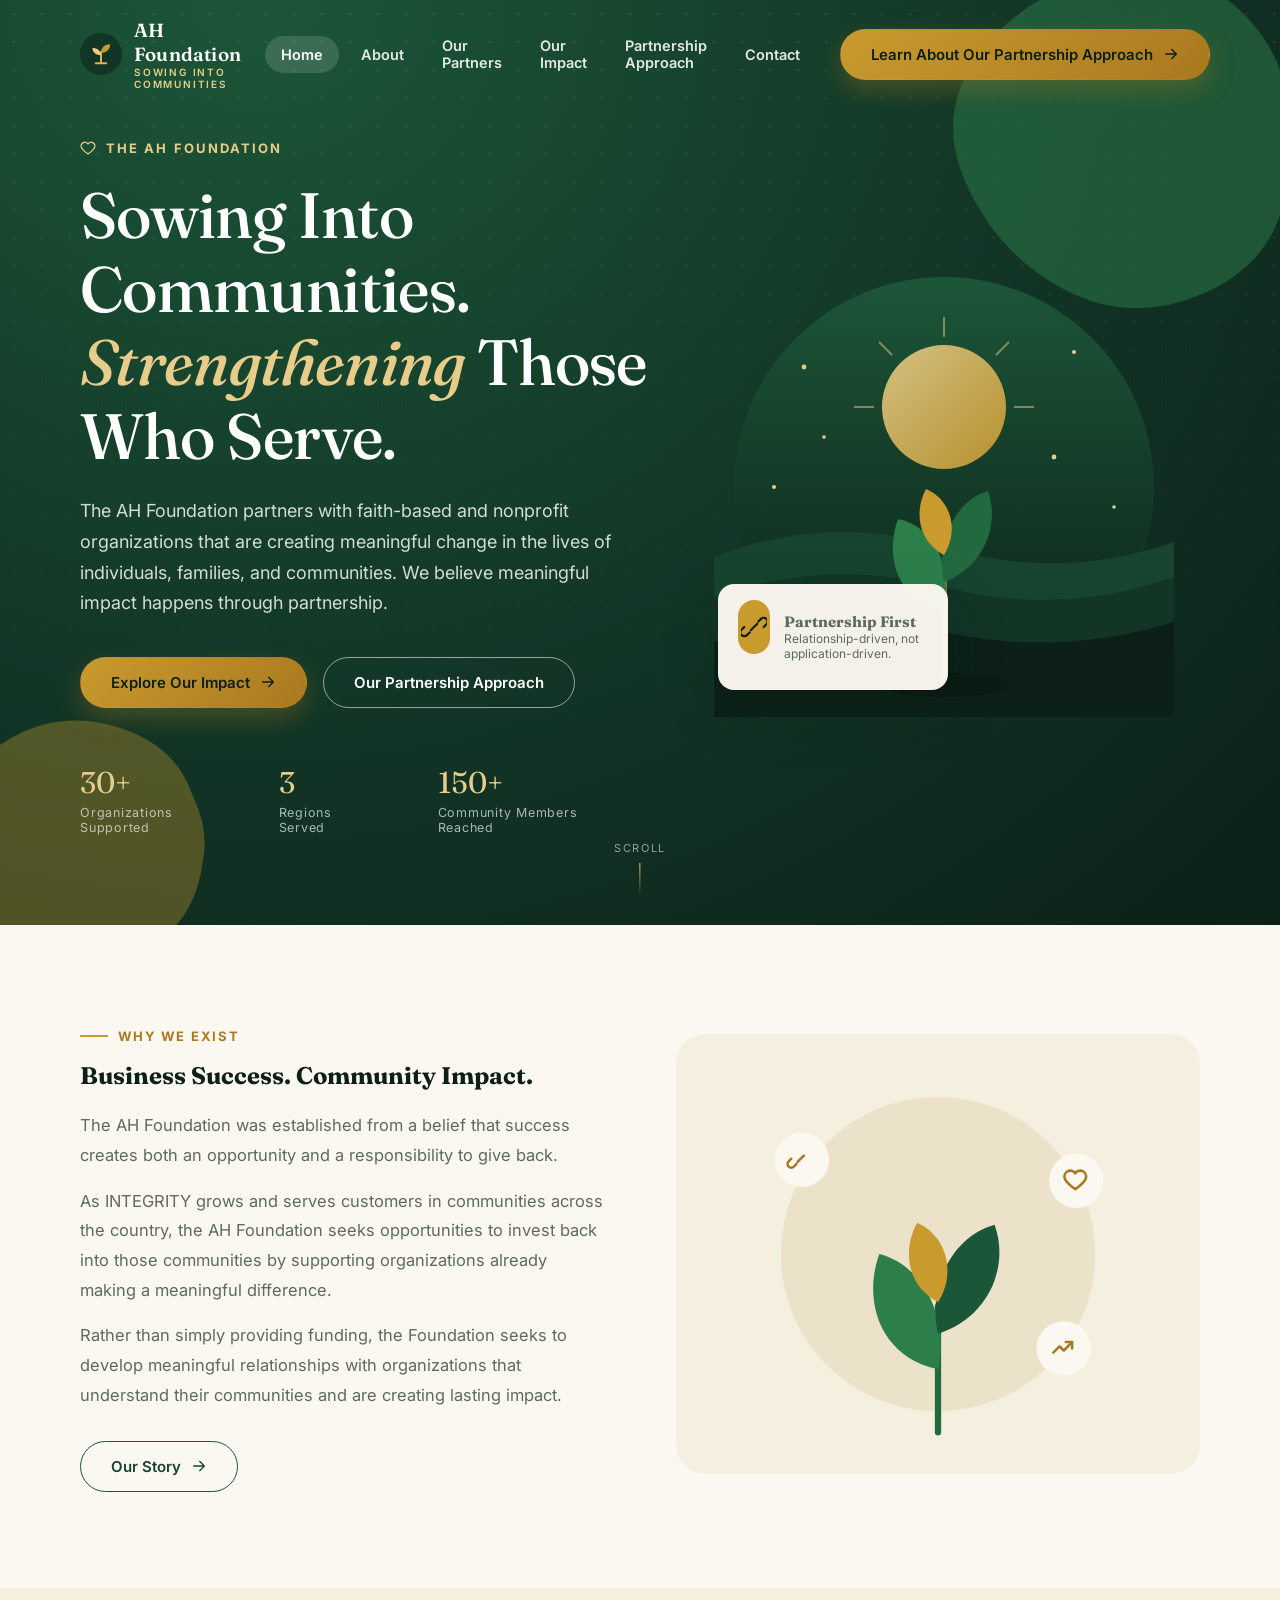
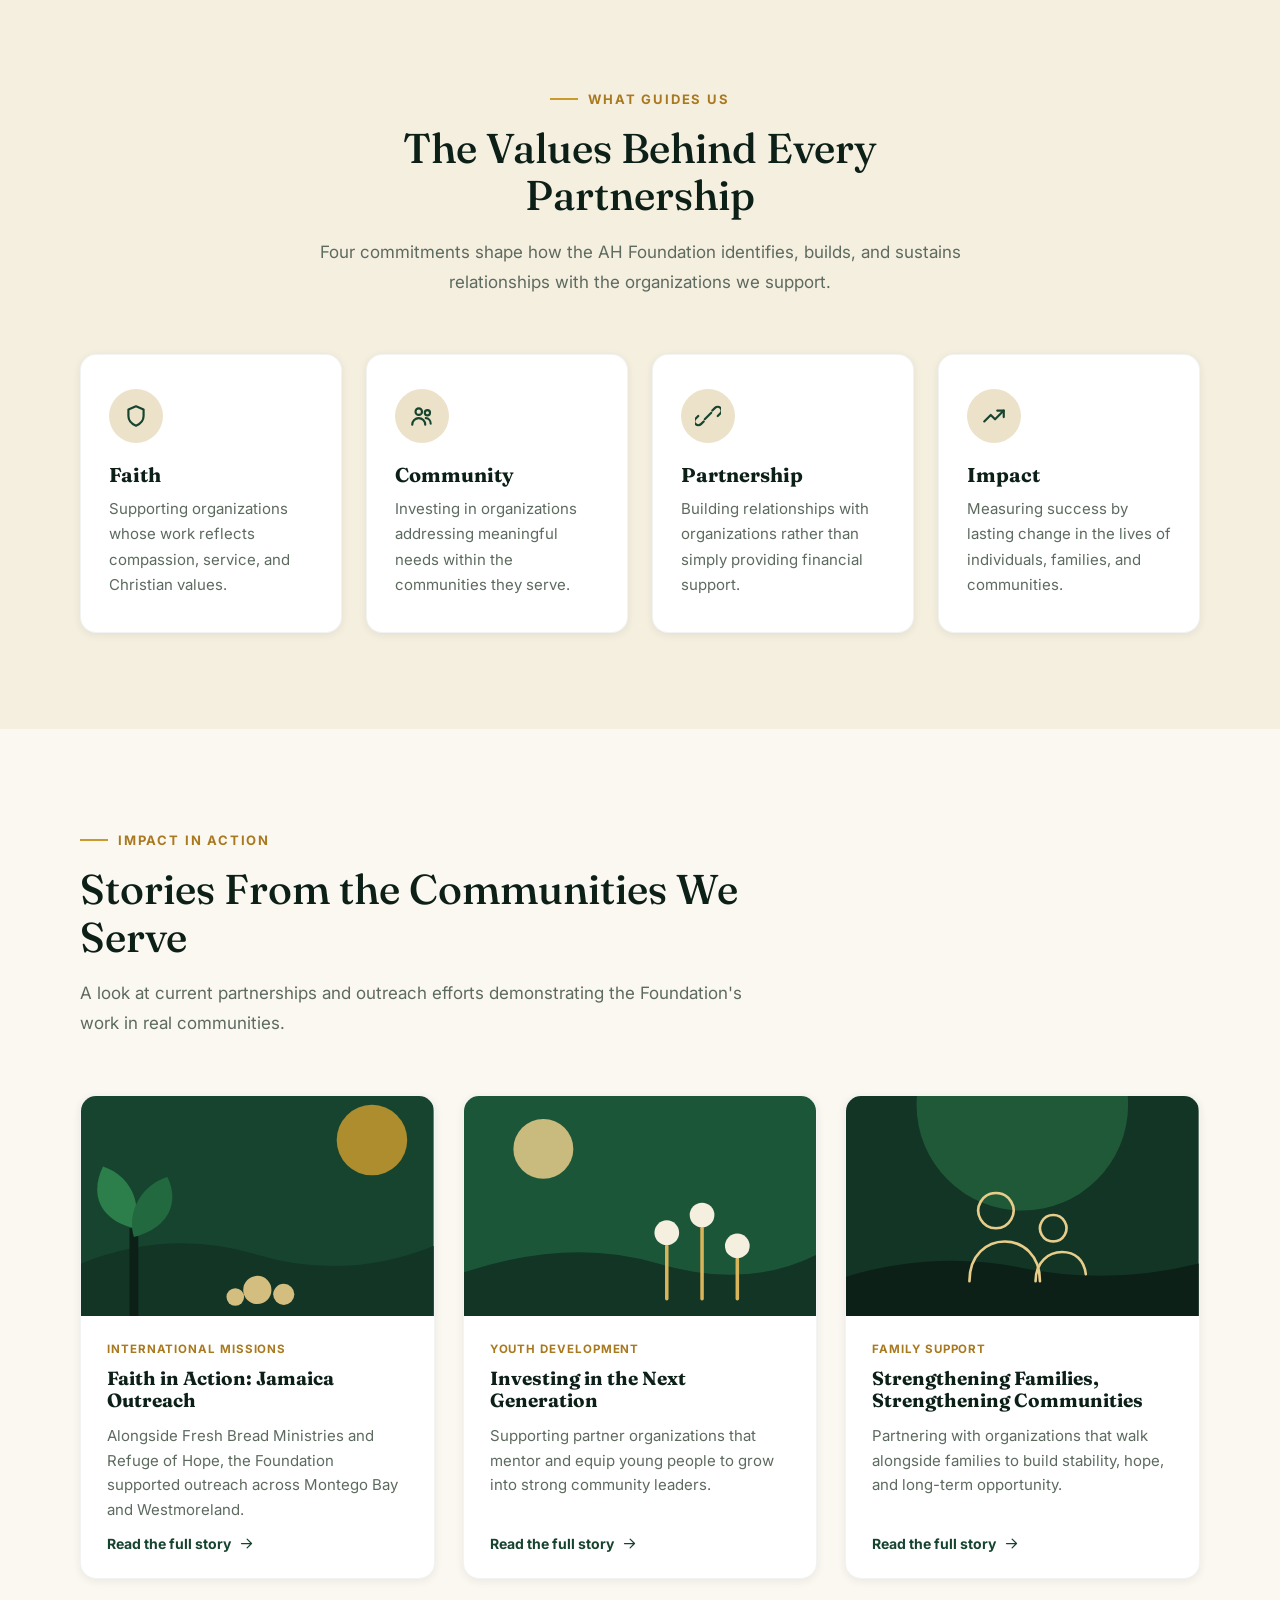
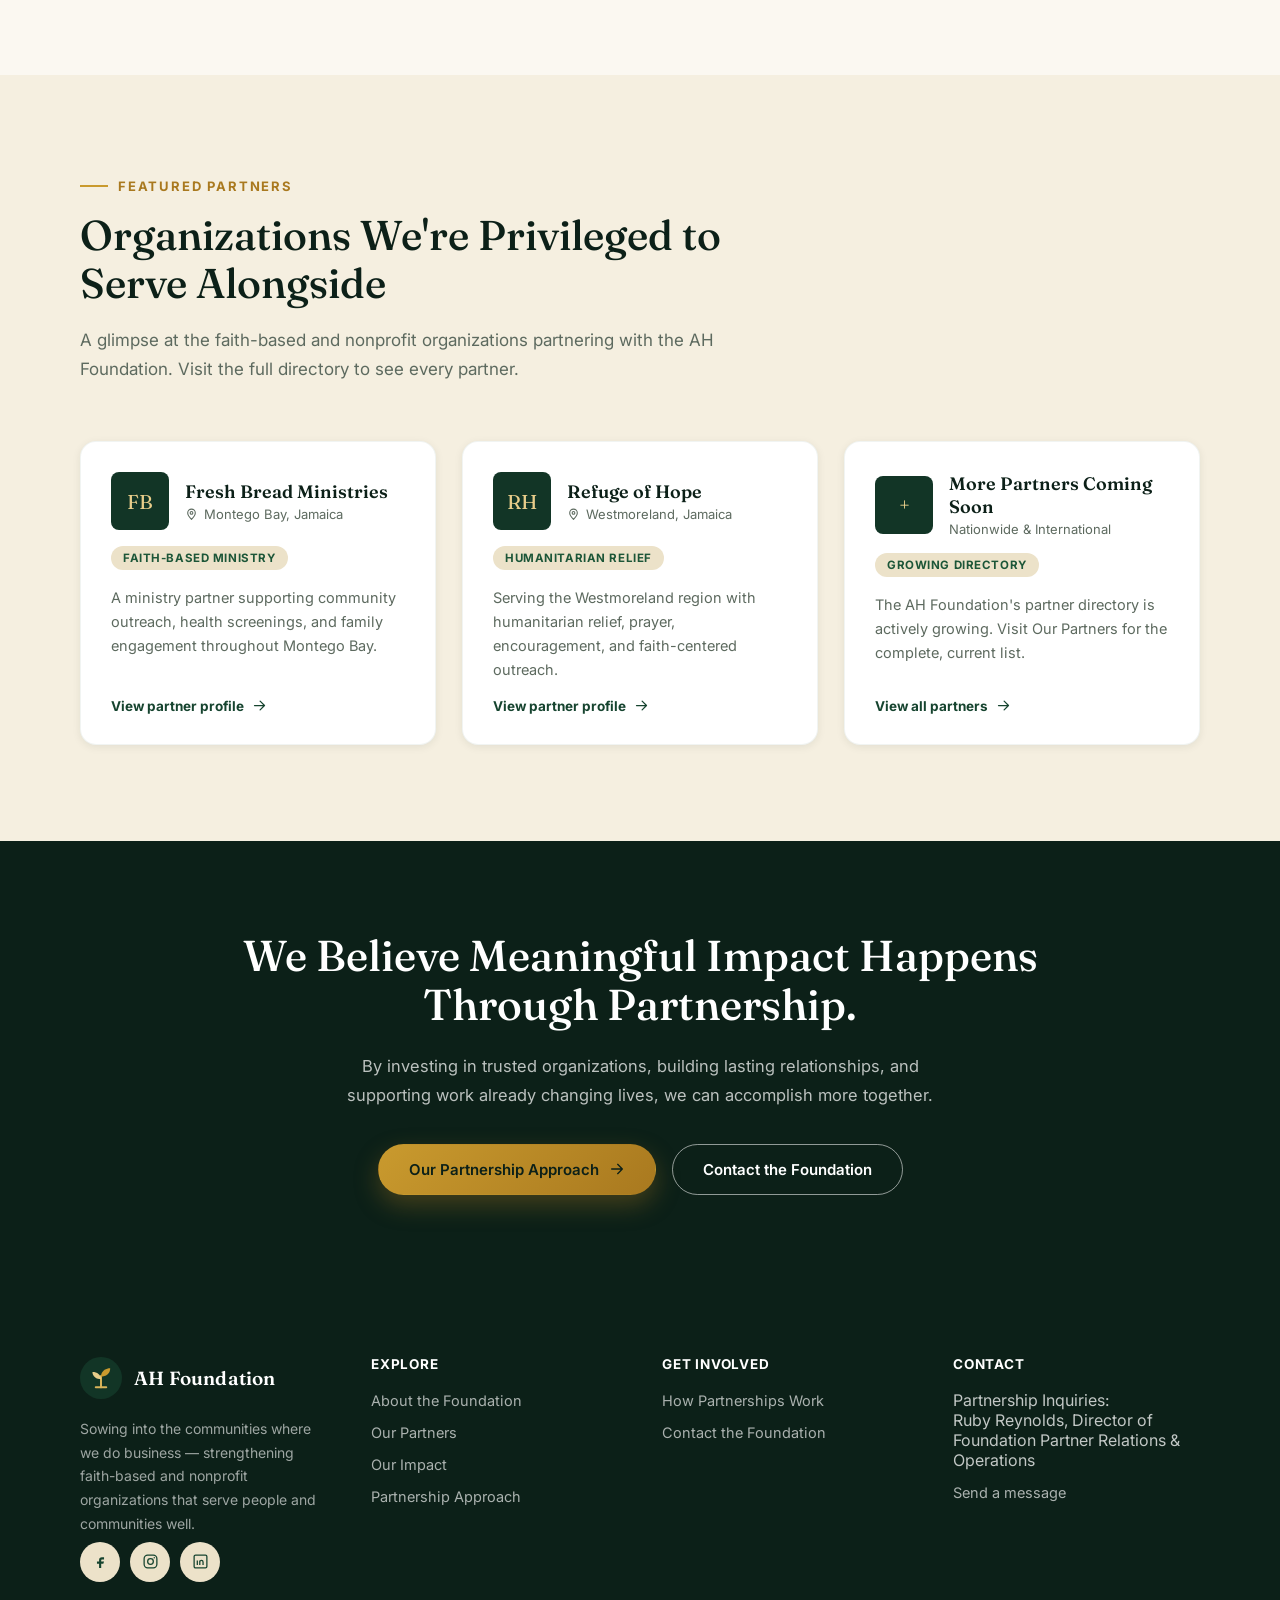
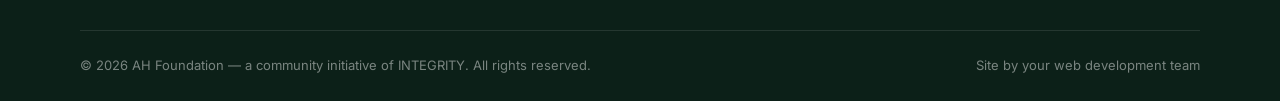
==== index.html @ 6024e184 "Initial AH Foundation website build Six-page responsive static site: Home, About, Our Partners, Our " ====
<!DOCTYPE html>
<html lang="en">
<head>
<meta charset="UTF-8">
<meta name="viewport" content="width=device-width, initial-scale=1.0">
<title>AH Foundation | Sowing Into Communities, Strengthening Those Who Serve</title>
<meta name="description" content="The AH Foundation partners with faith-based and nonprofit organizations creating meaningful change through service, compassion, and stewardship. Discover our partnership approach.">
<meta name="keywords" content="AH Foundation, faith-based nonprofit partnership, community investment, INTEGRITY, charitable foundation, nonprofit partners">
<link rel="canonical" href="https://www.ahfoundation.org/">

<!-- Open Graph -->
<meta property="og:type" content="website">
<meta property="og:site_name" content="AH Foundation">
<meta property="og:title" content="AH Foundation | Sowing Into Communities, Strengthening Those Who Serve">
<meta property="og:description" content="Partnering with faith-based and nonprofit organizations to strengthen communities through purposeful, relationship-driven investment.">
<meta property="og:url" content="https://www.ahfoundation.org/">
<meta name="twitter:card" content="summary_large_image">

<link rel="icon" href="assets/icons/favicon.svg" type="image/svg+xml">
<link rel="preconnect" href="https://fonts.googleapis.com">
<link rel="preconnect" href="https://fonts.gstatic.com" crossorigin>
<link href="https://fonts.googleapis.com/css2?family=Fraunces:ital,opsz,wght@0,9..144,400;0,9..144,500;0,9..144,600;1,9..144,500&family=Inter:wght@400;500;600;700&display=swap" rel="stylesheet">
<link rel="stylesheet" href="css/style.css">

<script type="application/ld+json">
{
  "@context": "https://schema.org",
  "@type": "NGO",
  "name": "AH Foundation",
  "url": "https://www.ahfoundation.org/",
  "description": "The AH Foundation partners with faith-based and nonprofit organizations to strengthen communities through purposeful relationships, investment, and shared impact.",
  "slogan": "Sowing Into the Communities Where We Do Business",
  "parentOrganization": {
    "@type": "Organization",
    "name": "INTEGRITY"
  }
}
</script>
</head>
<body>
<a class="skip-link" href="#main">Skip to content</a>

<header class="site-header">
  <div class="container">
    <a href="index.html" class="brand" aria-label="AH Foundation — home">
      <svg class="brand-mark" viewBox="0 0 64 64" aria-hidden="true">
        <circle cx="32" cy="32" r="32" fill="#123526"/>
        <path d="M32 46V29" stroke="#D9B45A" stroke-width="3" stroke-linecap="round"/>
        <path d="M32 30c0-8 6-13 14-13 0 8-6 13-14 13Z" fill="#C99A2E"/>
        <path d="M32 34c0-7-6-11-13-11 0 7 6 11 13 11Z" fill="#E8CD8A"/>
        <path d="M24 46h16" stroke="#D9B45A" stroke-width="3" stroke-linecap="round"/>
      </svg>
      <span class="brand-text">AH Foundation<span>Sowing Into Communities</span></span>
    </a>
    <nav class="main-nav" aria-label="Primary">
      <ul>
        <li><a href="index.html">Home</a></li>
        <li><a href="about.html">About</a></li>
        <li><a href="partners.html">Our Partners</a></li>
        <li><a href="impact.html">Our Impact</a></li>
        <li><a href="approach.html">Partnership Approach</a></li>
        <li><a href="contact.html">Contact</a></li>
      </ul>
    </nav>
    <a href="approach.html" class="btn btn-gold header-cta">Learn About Our Partnership Approach
      <svg viewBox="0 0 24 24" fill="none" stroke="currentColor" stroke-width="2" stroke-linecap="round" stroke-linejoin="round"><path d="M4 12h16M13 5l7 7-7 7"/></svg>
    </a>
    <button class="nav-toggle" aria-label="Open menu" aria-expanded="false">
      <svg viewBox="0 0 24 24" fill="none" stroke="currentColor" stroke-width="2" stroke-linecap="round"><path d="M3 6h18M3 12h18M3 18h18"/></svg>
    </button>
  </div>
</header>

<div class="mobile-nav" aria-hidden="true">
  <div class="mobile-nav-top">
    <button class="mobile-nav-close" aria-label="Close menu">
      <svg viewBox="0 0 24 24" fill="none" stroke="currentColor" stroke-width="2" stroke-linecap="round"><path d="M6 6l12 12M18 6L6 18"/></svg>
    </button>
  </div>
  <nav aria-label="Mobile">
    <ul>
      <li><a href="index.html">Home</a></li>
      <li><a href="about.html">About</a></li>
      <li><a href="partners.html">Our Partners</a></li>
      <li><a href="impact.html">Our Impact</a></li>
      <li><a href="approach.html">Partnership Approach</a></li>
      <li><a href="contact.html">Contact</a></li>
    </ul>
  </nav>
  <a href="approach.html" class="btn btn-gold btn-block">Learn About Our Partnership Approach</a>
</div>

<main id="main">

  <!-- HERO -->
  <section class="hero">
    <div class="hero-bg-pattern" aria-hidden="true"></div>
    <svg class="hero-blob b1" viewBox="0 0 600 600" aria-hidden="true"><path fill="#2C7F4B" d="M451,320Q440,390,370,420Q300,450,235,415Q170,380,140,310Q110,240,160,180Q210,120,290,110Q370,100,420,160Q470,220,451,320Z"/></svg>
    <svg class="hero-blob b2" viewBox="0 0 600 600" aria-hidden="true"><path fill="#C99A2E" d="M441,300Q430,380,350,410Q270,440,210,390Q150,340,150,270Q150,200,210,160Q270,120,340,140Q410,160,430,220Q450,260,441,300Z"/></svg>

    <div class="container">
      <div class="hero-grid">
        <div data-reveal>
          <span class="hero-eyebrow">
            <svg viewBox="0 0 24 24" fill="none" stroke="currentColor" stroke-width="2" stroke-linecap="round" stroke-linejoin="round"><path d="M12 21s-7-4.5-9.5-9A5.5 5.5 0 0112 6a5.5 5.5 0 019.5 6c-2.5 4.5-9.5 9-9.5 9z"/></svg>
            The AH Foundation
          </span>
          <h1>Sowing Into Communities. <em>Strengthening</em> Those Who Serve.</h1>
          <p class="hero-sub">The AH Foundation partners with faith-based and nonprofit organizations that are creating meaningful change in the lives of individuals, families, and communities. We believe meaningful impact happens through partnership.</p>
          <div class="hero-actions">
            <a href="impact.html" class="btn btn-gold">Explore Our Impact
              <svg viewBox="0 0 24 24" fill="none" stroke="currentColor" stroke-width="2" stroke-linecap="round" stroke-linejoin="round"><path d="M4 12h16M13 5l7 7-7 7"/></svg>
            </a>
            <a href="approach.html" class="btn btn-outline">Our Partnership Approach</a>
          </div>
          <div class="hero-stats">
            <div>
              <div class="hero-stat-num" data-count-to="30" data-count-suffix="+">0</div>
              <div class="hero-stat-label">Organizations<br>Supported</div>
            </div>
            <div>
              <div class="hero-stat-num" data-count-to="3" data-count-suffix="">0</div>
              <div class="hero-stat-label">Regions<br>Served</div>
            </div>
            <div>
              <div class="hero-stat-num" data-count-to="150" data-count-suffix="+">0</div>
              <div class="hero-stat-label">Community Members<br>Reached</div>
            </div>
          </div>
        </div>

        <div class="hero-art" data-reveal>
          <svg viewBox="0 0 460 460" aria-hidden="true">
            <defs>
              <linearGradient id="skyGrad" x1="0" y1="0" x2="0" y2="1">
                <stop offset="0" stop-color="#1c5638"/>
                <stop offset="1" stop-color="#0c2018"/>
              </linearGradient>
              <linearGradient id="sunGrad" x1="0" y1="0" x2="1" y2="1">
                <stop offset="0" stop-color="#E8CD8A"/>
                <stop offset="1" stop-color="#C99A2E"/>
              </linearGradient>
            </defs>
            <circle cx="230" cy="230" r="210" fill="url(#skyGrad)"/>
            <circle cx="230" cy="150" r="62" fill="url(#sunGrad)" opacity="0.9"/>
            <g stroke="#E8CD8A" stroke-width="2" opacity="0.5">
              <line x1="230" y1="60" x2="230" y2="80"/>
              <line x1="140" y1="150" x2="160" y2="150"/>
              <line x1="300" y1="150" x2="320" y2="150"/>
              <line x1="165" y1="85" x2="178" y2="98"/>
              <line x1="295" y1="85" x2="282" y2="98"/>
            </g>
            <path d="M0,300 Q115,255 230,290 T460,285 V460 H0 Z" fill="#16442f"/>
            <path d="M0,340 Q115,300 230,330 T460,320 V460 H0 Z" fill="#123526"/>
            <path d="M0,385 Q115,350 230,375 T460,365 V460 H0 Z" fill="#0c2018"/>
            <g transform="translate(230,300)">
              <path d="M0,120 V10" stroke="#D9B45A" stroke-width="5" stroke-linecap="round"/>
              <path d="M0,55 C-46,45 -60,0 -46,-38 C-8,-30 8,10 0,55Z" fill="#2c7f4b"/>
              <path d="M0,25 C40,10 56,-32 44,-66 C10,-56 -8,-14 0,25Z" fill="#22693f"/>
              <path d="M0,-2 C-26,-16 -30,-46 -18,-68 C6,-58 16,-28 0,-2Z" fill="#c99a2e"/>
              <ellipse cx="0" cy="128" rx="66" ry="12" fill="#000" opacity="0.18"/>
            </g>
            <g fill="#E8CD8A">
              <circle cx="90" cy="110" r="2.4"/>
              <circle cx="360" cy="95" r="2"/>
              <circle cx="110" cy="180" r="1.8"/>
              <circle cx="340" cy="200" r="2.4"/>
              <circle cx="60" cy="230" r="2"/>
              <circle cx="400" cy="250" r="1.8"/>
            </g>
          </svg>
          <div class="hero-badge">
            <span class="icon-circle">
              <svg viewBox="0 0 24 24" fill="none" stroke="currentColor" stroke-width="2" stroke-linecap="round" stroke-linejoin="round"><path d="M9 15l6-6"/><path d="M8 17l-2.5 2.5a3.5 3.5 0 01-5-5L3 12"/><path d="M16 7l2.5-2.5a3.5 3.5 0 015 5L21 12"/></svg>
            </span>
            <span><strong>Partnership First</strong><span>Relationship-driven, not application-driven.</span></span>
          </div>
        </div>
      </div>
    </div>

    <div class="scroll-cue"><span>Scroll</span><span class="line"></span></div>
  </section>

  <!-- BUSINESS SUCCESS / COMMUNITY IMPACT -->
  <section class="section section-cream">
    <div class="container">
      <div class="split" data-reveal>
        <div class="split-copy">
          <span class="eyebrow">Why We Exist</span>
          <h2>Business Success. Community Impact.</h2>
          <p>The AH Foundation was established from a belief that success creates both an opportunity and a responsibility to give back.</p>
          <p>As INTEGRITY grows and serves customers in communities across the country, the AH Foundation seeks opportunities to invest back into those communities by supporting organizations already making a meaningful difference.</p>
          <p>Rather than simply providing funding, the Foundation seeks to develop meaningful relationships with organizations that understand their communities and are creating lasting impact.</p>
          <div class="hero-actions" style="margin-top:30px;">
            <a href="about.html" class="btn btn-outline-dark">Our Story
              <svg viewBox="0 0 24 24" fill="none" stroke="currentColor" stroke-width="2" stroke-linecap="round" stroke-linejoin="round"><path d="M4 12h16M13 5l7 7-7 7"/></svg>
            </a>
          </div>
        </div>
        <div class="split-media">
          <svg viewBox="0 0 500 420" role="img" aria-label="Illustration of a growing plant surrounded by community and stewardship icons">
            <rect width="500" height="420" rx="28" fill="#f5efe0"/>
            <circle cx="250" cy="210" r="150" fill="#ece2c9"/>
            <g transform="translate(250,260)">
              <path d="M0,120 V0" stroke="#22693f" stroke-width="6" stroke-linecap="round"/>
              <path d="M0,60 C-56,48 -72,-6 -56,-50 C-10,-38 10,16 0,60Z" fill="#2c7f4b"/>
              <path d="M0,26 C50,10 68,-40 54,-78 C12,-66 -10,-18 0,26Z" fill="#1c5638"/>
              <path d="M0,-4 C-30,-20 -34,-54 -20,-80 C8,-68 18,-32 0,-4Z" fill="#c99a2e"/>
            </g>
            <g fill="none" stroke="#a9791f" stroke-width="2.4" stroke-linecap="round" stroke-linejoin="round">
              <circle cx="120" cy="120" r="26" fill="#fbf8f1" stroke="none"/>
              <path transform="translate(107,107)" d="M9 15l6-6"/>
              <path transform="translate(107,107)" d="M8 17l-2.5 2.5a3.5 3.5 0 01-5-5L3 12"/>
              <circle cx="382" cy="140" r="26" fill="#fbf8f1" stroke="none"/>
              <path transform="translate(369,127)" d="M12 21s-7-4.5-9.5-9A5.5 5.5 0 0112 6a5.5 5.5 0 019.5 6c-2.5 4.5-9.5 9-9.5 9z"/>
              <circle cx="370" cy="300" r="26" fill="#fbf8f1" stroke="none"/>
              <path transform="translate(357,287)" d="M3 17l6-6 4 4 8-8"/>
              <path transform="translate(357,287)" d="M15 7h6v6"/>
            </g>
          </svg>
        </div>
      </div>
    </div>
  </section>

  <!-- WHAT GUIDES US -->
  <section class="section section-tint">
    <div class="container">
      <div class="section-head centered" data-reveal>
        <span class="eyebrow mx-auto">What Guides Us</span>
        <h2>The Values Behind Every Partnership</h2>
        <p>Four commitments shape how the AH Foundation identifies, builds, and sustains relationships with the organizations we support.</p>
      </div>
      <div class="pillars-grid" data-reveal-stagger>
        <div class="pillar-card">
          <span class="icon-circle">
            <svg viewBox="0 0 24 24" fill="none" stroke="currentColor" stroke-width="2" stroke-linecap="round" stroke-linejoin="round"><path d="M12 3l7 3v6c0 5-3.5 7.5-7 9-3.5-1.5-7-4-7-9V6l7-3z"/></svg>
          </span>
          <h3>Faith</h3>
          <p>Supporting organizations whose work reflects compassion, service, and Christian values.</p>
        </div>
        <div class="pillar-card">
          <span class="icon-circle">
            <svg viewBox="0 0 24 24" fill="none" stroke="currentColor" stroke-width="2" stroke-linecap="round" stroke-linejoin="round"><circle cx="9" cy="8" r="3"/><path d="M3 20c0-3.3 2.7-6 6-6s6 2.7 6 6"/><circle cx="17" cy="9" r="2.4"/><path d="M15.5 14a4.8 4.8 0 014.5 5"/></svg>
          </span>
          <h3>Community</h3>
          <p>Investing in organizations addressing meaningful needs within the communities they serve.</p>
        </div>
        <div class="pillar-card">
          <span class="icon-circle">
            <svg viewBox="0 0 24 24" fill="none" stroke="currentColor" stroke-width="2" stroke-linecap="round" stroke-linejoin="round"><path d="M9 15l6-6"/><path d="M8 17l-2.5 2.5a3.5 3.5 0 01-5-5L3 12"/><path d="M16 7l2.5-2.5a3.5 3.5 0 015 5L21 12"/></svg>
          </span>
          <h3>Partnership</h3>
          <p>Building relationships with organizations rather than simply providing financial support.</p>
        </div>
        <div class="pillar-card">
          <span class="icon-circle">
            <svg viewBox="0 0 24 24" fill="none" stroke="currentColor" stroke-width="2" stroke-linecap="round" stroke-linejoin="round"><path d="M3 17l6-6 4 4 8-8"/><path d="M15 7h6v6"/></svg>
          </span>
          <h3>Impact</h3>
          <p>Measuring success by lasting change in the lives of individuals, families, and communities.</p>
        </div>
      </div>
    </div>
  </section>

  <!-- IMPACT IN ACTION -->
  <section class="section section-cream">
    <div class="container">
      <div class="section-head" data-reveal>
        <span class="eyebrow">Impact in Action</span>
        <h2>Stories From the Communities We Serve</h2>
        <p>A look at current partnerships and outreach efforts demonstrating the Foundation's work in real communities.</p>
      </div>
      <div class="story-grid" data-reveal-stagger>
        <article class="story-card">
          <div class="story-media">
            <svg viewBox="0 0 400 250" preserveAspectRatio="xMidYMid slice" role="img" aria-label="Illustration representing community outreach in Jamaica">
              <rect width="400" height="250" fill="#16442f"/>
              <circle cx="330" cy="50" r="40" fill="#c99a2e" opacity="0.85"/>
              <path d="M0,190 Q100,150 200,180 T400,170 V250 H0Z" fill="#123526"/>
              <path d="M60,250 V150" stroke="#0c2018" stroke-width="10"/>
              <path d="M60,150 C20,140 10,110 25,80 C55,90 70,120 60,150Z" fill="#2c7f4b"/>
              <path d="M60,160 C100,150 112,120 98,92 C66,102 52,134 60,160Z" fill="#22693f"/>
              <g fill="#e8cd8a" opacity="0.9"><circle cx="200" cy="220" r="16"/><circle cx="230" cy="225" r="12"/><circle cx="175" cy="228" r="10"/></g>
            </svg>
          </div>
          <div class="story-body">
            <span class="story-tag">International Missions</span>
            <h3>Faith in Action: Jamaica Outreach</h3>
            <p>Alongside Fresh Bread Ministries and Refuge of Hope, the Foundation supported outreach across Montego Bay and Westmoreland.</p>
            <a href="impact.html#jamaica-outreach" class="story-link">Read the full story
              <svg viewBox="0 0 24 24" fill="none" stroke="currentColor" stroke-width="2" stroke-linecap="round" stroke-linejoin="round"><path d="M4 12h16M13 5l7 7-7 7"/></svg>
            </a>
          </div>
        </article>

        <article class="story-card">
          <div class="story-media">
            <svg viewBox="0 0 400 250" preserveAspectRatio="xMidYMid slice" role="img" aria-label="Illustration representing youth development programs">
              <rect width="400" height="250" fill="#1c5638"/>
              <circle cx="90" cy="60" r="34" fill="#e8cd8a" opacity="0.85"/>
              <path d="M0,200 Q120,160 220,190 T400,180 V250 H0Z" fill="#123526"/>
              <g stroke="#d9b45a" stroke-width="4" stroke-linecap="round">
                <line x1="230" y1="230" x2="230" y2="170"/>
                <line x1="270" y1="230" x2="270" y2="150"/>
                <line x1="310" y1="230" x2="310" y2="185"/>
              </g>
              <circle cx="230" cy="155" r="14" fill="#f5efe0"/>
              <circle cx="270" cy="135" r="14" fill="#f5efe0"/>
              <circle cx="310" cy="170" r="14" fill="#f5efe0"/>
            </svg>
          </div>
          <div class="story-body">
            <span class="story-tag">Youth Development</span>
            <h3>Investing in the Next Generation</h3>
            <p>Supporting partner organizations that mentor and equip young people to grow into strong community leaders.</p>
            <a href="impact.html" class="story-link">Read the full story
              <svg viewBox="0 0 24 24" fill="none" stroke="currentColor" stroke-width="2" stroke-linecap="round" stroke-linejoin="round"><path d="M4 12h16M13 5l7 7-7 7"/></svg>
            </a>
          </div>
        </article>

        <article class="story-card">
          <div class="story-media">
            <svg viewBox="0 0 400 250" preserveAspectRatio="xMidYMid slice" role="img" aria-label="Illustration representing family support services">
              <rect width="400" height="250" fill="#123526"/>
              <circle cx="200" cy="10" r="120" fill="#2c7f4b" opacity="0.5"/>
              <path d="M0,205 Q100,175 200,195 T400,190 V250 H0Z" fill="#0c2018"/>
              <g fill="none" stroke="#e8cd8a" stroke-width="3" stroke-linecap="round" stroke-linejoin="round">
                <path d="M170,150 a20,20 0 1,1 0.1,0"/>
                <path d="M140,210 c0,-30 20,-45 40,-45 s40,15 40,45"/>
                <path d="M235,165 a15,15 0 1,1 0.1,0"/>
                <path d="M215,210 c0,-22 15,-33 30,-33 s25,9 27,25"/>
              </g>
            </svg>
          </div>
          <div class="story-body">
            <span class="story-tag">Family Support</span>
            <h3>Strengthening Families, Strengthening Communities</h3>
            <p>Partnering with organizations that walk alongside families to build stability, hope, and long-term opportunity.</p>
            <a href="impact.html" class="story-link">Read the full story
              <svg viewBox="0 0 24 24" fill="none" stroke="currentColor" stroke-width="2" stroke-linecap="round" stroke-linejoin="round"><path d="M4 12h16M13 5l7 7-7 7"/></svg>
            </a>
          </div>
        </article>
      </div>
    </div>
  </section>

  <!-- FEATURED PARTNERS -->
  <section class="section section-tint">
    <div class="container">
      <div class="section-head" data-reveal>
        <span class="eyebrow">Featured Partners</span>
        <h2>Organizations We're Privileged to Serve Alongside</h2>
        <p>A glimpse at the faith-based and nonprofit organizations partnering with the AH Foundation. Visit the full directory to see every partner.</p>
      </div>
      <div class="partner-grid" data-reveal-stagger>
        <div class="partner-card">
          <div class="partner-top">
            <span class="partner-logo">FB</span>
            <div>
              <div class="partner-name">Fresh Bread Ministries</div>
              <div class="partner-loc">
                <svg viewBox="0 0 24 24" fill="none" stroke="currentColor" stroke-width="2" stroke-linecap="round" stroke-linejoin="round"><path d="M12 21s7-7.5 7-12a7 7 0 10-14 0c0 4.5 7 12 7 12z"/><circle cx="12" cy="9" r="2.5"/></svg>
                Montego Bay, Jamaica
              </div>
            </div>
          </div>
          <span class="partner-focus">Faith-Based Ministry</span>
          <p class="desc">A ministry partner supporting community outreach, health screenings, and family engagement throughout Montego Bay.</p>
          <a href="partners.html" class="story-link">View partner profile
            <svg viewBox="0 0 24 24" fill="none" stroke="currentColor" stroke-width="2" stroke-linecap="round" stroke-linejoin="round"><path d="M4 12h16M13 5l7 7-7 7"/></svg>
          </a>
        </div>

        <div class="partner-card">
          <div class="partner-top">
            <span class="partner-logo">RH</span>
            <div>
              <div class="partner-name">Refuge of Hope</div>
              <div class="partner-loc">
                <svg viewBox="0 0 24 24" fill="none" stroke="currentColor" stroke-width="2" stroke-linecap="round" stroke-linejoin="round"><path d="M12 21s7-7.5 7-12a7 7 0 10-14 0c0 4.5 7 12 7 12z"/><circle cx="12" cy="9" r="2.5"/></svg>
                Westmoreland, Jamaica
              </div>
            </div>
          </div>
          <span class="partner-focus">Humanitarian Relief</span>
          <p class="desc">Serving the Westmoreland region with humanitarian relief, prayer, encouragement, and faith-centered outreach.</p>
          <a href="partners.html" class="story-link">View partner profile
            <svg viewBox="0 0 24 24" fill="none" stroke="currentColor" stroke-width="2" stroke-linecap="round" stroke-linejoin="round"><path d="M4 12h16M13 5l7 7-7 7"/></svg>
          </a>
        </div>

        <div class="partner-card">
          <div class="partner-top">
            <span class="partner-logo">+</span>
            <div>
              <div class="partner-name">More Partners Coming Soon</div>
              <div class="partner-loc">Nationwide &amp; International</div>
            </div>
          </div>
          <span class="partner-focus">Growing Directory</span>
          <p class="desc">The AH Foundation's partner directory is actively growing. Visit Our Partners for the complete, current list.</p>
          <a href="partners.html" class="story-link">View all partners
            <svg viewBox="0 0 24 24" fill="none" stroke="currentColor" stroke-width="2" stroke-linecap="round" stroke-linejoin="round"><path d="M4 12h16M13 5l7 7-7 7"/></svg>
          </a>
        </div>
      </div>
    </div>
  </section>

  <!-- CLOSING -->
  <section class="closing-band">
    <div class="container" data-reveal>
      <h2>We Believe Meaningful Impact Happens Through Partnership.</h2>
      <p>By investing in trusted organizations, building lasting relationships, and supporting work already changing lives, we can accomplish more together.</p>
      <div class="hero-actions">
        <a href="approach.html" class="btn btn-gold">Our Partnership Approach
          <svg viewBox="0 0 24 24" fill="none" stroke="currentColor" stroke-width="2" stroke-linecap="round" stroke-linejoin="round"><path d="M4 12h16M13 5l7 7-7 7"/></svg>
        </a>
        <a href="contact.html" class="btn btn-outline">Contact the Foundation</a>
      </div>
    </div>
  </section>

</main>

<footer class="site-footer">
  <div class="container">
    <div class="footer-grid">
      <div class="footer-brand">
        <a href="index.html" class="brand">
          <svg class="brand-mark" viewBox="0 0 64 64" aria-hidden="true">
            <circle cx="32" cy="32" r="32" fill="#123526"/>
            <path d="M32 46V29" stroke="#D9B45A" stroke-width="3" stroke-linecap="round"/>
            <path d="M32 30c0-8 6-13 14-13 0 8-6 13-14 13Z" fill="#C99A2E"/>
            <path d="M32 34c0-7-6-11-13-11 0 7 6 11 13 11Z" fill="#E8CD8A"/>
            <path d="M24 46h16" stroke="#D9B45A" stroke-width="3" stroke-linecap="round"/>
          </svg>
          <span class="brand-text">AH Foundation</span>
        </a>
        <p>Sowing into the communities where we do business — strengthening faith-based and nonprofit organizations that serve people and communities well.</p>
        <div class="social-row">
          <a href="#" aria-label="AH Foundation on Facebook"><svg viewBox="0 0 24 24" fill="currentColor"><path d="M14 9h3V6h-3a4 4 0 00-4 4v2H7v3h3v6h3v-6h3l1-3h-4v-2a1 1 0 011-1z"/></svg></a>
          <a href="#" aria-label="AH Foundation on Instagram"><svg viewBox="0 0 24 24" fill="none" stroke="currentColor" stroke-width="1.8"><rect x="3" y="3" width="18" height="18" rx="5"/><circle cx="12" cy="12" r="4"/><circle cx="17.3" cy="6.7" r="1" fill="currentColor" stroke="none"/></svg></a>
          <a href="#" aria-label="AH Foundation on LinkedIn"><svg viewBox="0 0 24 24" fill="none" stroke="currentColor" stroke-width="1.8"><rect x="3" y="3" width="18" height="18" rx="2"/><path d="M7.5 10.5v6.5M7.5 7.3v.1"/><path d="M11 17v-4.2a2.3 2.3 0 014.6 0V17M11 10.5V17"/></svg></a>
        </div>
      </div>
      <div class="footer-col">
        <h4>Explore</h4>
        <ul>
          <li><a href="about.html">About the Foundation</a></li>
          <li><a href="partners.html">Our Partners</a></li>
          <li><a href="impact.html">Our Impact</a></li>
          <li><a href="approach.html">Partnership Approach</a></li>
        </ul>
      </div>
      <div class="footer-col">
        <h4>Get Involved</h4>
        <ul>
          <li><a href="approach.html">How Partnerships Work</a></li>
          <li><a href="contact.html">Contact the Foundation</a></li>
        </ul>
      </div>
      <div class="footer-col">
        <h4>Contact</h4>
        <ul>
          <li>Partnership Inquiries:<br>Ruby Reynolds, Director of Foundation Partner Relations &amp; Operations</li>
          <li><a href="contact.html">Send a message</a></li>
        </ul>
      </div>
    </div>
    <div class="footer-bottom">
      <p>&copy; 2026 AH Foundation — a community initiative of INTEGRITY. All rights reserved.</p>
      <p>Site by your web development team</p>
    </div>
  </div>
</footer>

<button class="back-to-top" aria-label="Back to top">
  <svg viewBox="0 0 24 24" fill="none" stroke="currentColor" stroke-width="2" stroke-linecap="round" stroke-linejoin="round"><path d="M18 15l-6-6-6 6"/></svg>
</button>

<script src="js/main.js"></script>
</body>
</html>
---- css/style.css ----
/* ==========================================================================
   AH Foundation — Design System
   Motifs: sowing / growth / stewardship
   ========================================================================== */

:root {
  /* Color system */
  --forest-950: #0c2018;
  --forest-900: #123526;
  --forest-800: #16442f;
  --forest-700: #1c5638;
  --forest-600: #22693f;
  --forest-500: #2c7f4b;
  --gold-600: #a9791f;
  --gold-500: #c99a2e;
  --gold-400: #d9b45a;
  --gold-300: #e8cd8a;
  --cream-100: #fbf8f1;
  --cream-200: #f5efe0;
  --cream-300: #ece2c9;
  --ink-900: #17201b;
  --ink-700: #384038;
  --ink-500: #5d6a5f;
  --ink-300: #93a094;
  --white: #ffffff;

  --font-display: "Fraunces", "Iowan Old Style", Georgia, serif;
  --font-body: "Inter", -apple-system, BlinkMacSystemFont, "Segoe UI", sans-serif;

  --container-w: 1200px;
  --radius-sm: 8px;
  --radius-md: 16px;
  --radius-lg: 28px;
  --radius-pill: 999px;

  --shadow-sm: 0 2px 8px rgba(12, 32, 24, 0.08);
  --shadow-md: 0 8px 30px rgba(12, 32, 24, 0.12);
  --shadow-lg: 0 20px 60px rgba(12, 32, 24, 0.18);

  --ease-out: cubic-bezier(0.16, 1, 0.3, 1);
  --dur-sm: 0.25s;
  --dur-md: 0.5s;
  --dur-lg: 0.9s;
}

/* ---------- Reset ---------- */
*, *::before, *::after { box-sizing: border-box; }
html { scroll-behavior: smooth; overflow-x: hidden; }
body {
  margin: 0;
  font-family: var(--font-body);
  color: var(--ink-900);
  background: var(--cream-100);
  -webkit-font-smoothing: antialiased;
  overflow-x: hidden;
}
img { max-width: 100%; display: block; }
a { color: inherit; text-decoration: none; }
ul, ol { list-style: none; margin: 0; padding: 0; }
button { font-family: inherit; }
h1, h2, h3, h4, h5 { font-family: var(--font-display); line-height: 1.15; margin: 0; color: var(--forest-950); }
p { margin: 0; }
.container {
  width: 100%;
  max-width: var(--container-w);
  margin-inline: auto;
  padding-inline: 24px;
}
@media (min-width: 900px) { .container { padding-inline: 40px; } }

section { position: relative; }

/* ---------- Utility ---------- */
.eyebrow {
  display: inline-flex;
  align-items: center;
  gap: 10px;
  font-family: var(--font-body);
  font-size: 13px;
  font-weight: 700;
  letter-spacing: 0.14em;
  text-transform: uppercase;
  color: var(--gold-600);
  margin-bottom: 18px;
}
.eyebrow::before {
  content: "";
  width: 28px;
  height: 2px;
  background: var(--gold-500);
  display: block;
}
.text-center { text-align: center; }
.mx-auto { margin-inline: auto; }
.visually-hidden {
  position: absolute; width: 1px; height: 1px; padding: 0; margin: -1px;
  overflow: hidden; clip: rect(0,0,0,0); white-space: nowrap; border: 0;
}
.skip-link {
  position: absolute; top: -60px; left: 12px; background: var(--forest-900);
  color: var(--white); padding: 10px 18px; border-radius: var(--radius-sm);
  z-index: 200; transition: top var(--dur-sm) var(--ease-out);
}
.skip-link:focus { top: 12px; }

/* ---------- Buttons ---------- */
.btn {
  display: inline-flex;
  align-items: center;
  gap: 10px;
  padding: 15px 30px;
  border-radius: var(--radius-pill);
  font-weight: 600;
  font-size: 15px;
  border: 1.5px solid transparent;
  cursor: pointer;
  transition: transform var(--dur-sm) var(--ease-out), box-shadow var(--dur-sm) var(--ease-out), background var(--dur-sm), color var(--dur-sm), border-color var(--dur-sm);
  white-space: nowrap;
}
.btn svg { width: 16px; height: 16px; transition: transform var(--dur-sm) var(--ease-out); }
.btn:hover svg { transform: translateX(3px); }
.btn-gold {
  background: linear-gradient(135deg, var(--gold-500), var(--gold-600));
  color: var(--forest-950);
  box-shadow: 0 10px 24px rgba(169, 121, 31, 0.35);
}
.btn-gold:hover { transform: translateY(-2px); box-shadow: 0 14px 30px rgba(169, 121, 31, 0.45); }
.btn-outline {
  background: transparent;
  border-color: rgba(255,255,255,0.55);
  color: var(--white);
}
.btn-outline:hover { background: rgba(255,255,255,0.12); border-color: var(--white); transform: translateY(-2px); }
.btn-outline-dark {
  background: transparent;
  border-color: var(--forest-700);
  color: var(--forest-800);
}
.btn-outline-dark:hover { background: var(--forest-800); color: var(--white); transform: translateY(-2px); }
.btn-forest {
  background: var(--forest-800);
  color: var(--white);
}
.btn-forest:hover { background: var(--forest-900); transform: translateY(-2px); box-shadow: var(--shadow-md); }
.btn-block { width: 100%; justify-content: center; }

/* ---------- Header ---------- */
.site-header {
  position: fixed;
  top: 0; left: 0; right: 0;
  z-index: 100;
  padding: 18px 0;
  transition: background var(--dur-md) var(--ease-out), box-shadow var(--dur-md) var(--ease-out), padding var(--dur-md) var(--ease-out);
}
.site-header .container { display: flex; align-items: center; justify-content: space-between; gap: 24px; }
.site-header.is-scrolled {
  background: rgba(251, 248, 241, 0.92);
  backdrop-filter: blur(10px);
  box-shadow: 0 2px 20px rgba(12,32,24,0.08);
  padding: 12px 0;
}
.brand { display: flex; align-items: center; gap: 12px; }
.brand-mark { width: 42px; height: 42px; flex-shrink: 0; }
.brand-text { font-family: var(--font-display); font-weight: 600; font-size: 19px; letter-spacing: 0.01em; color: var(--white); transition: color var(--dur-md); }
.brand-text span { display: block; font-family: var(--font-body); font-size: 10px; letter-spacing: 0.18em; font-weight: 600; color: var(--gold-300); text-transform: uppercase; }
.site-header.is-scrolled .brand-text { color: var(--forest-950); }
.site-header.is-scrolled .brand-text span { color: var(--gold-600); }

.main-nav { display: none; }
.main-nav ul { display: flex; align-items: center; gap: 6px; }
.main-nav a {
  display: block;
  padding: 10px 16px;
  border-radius: var(--radius-pill);
  font-weight: 600;
  font-size: 14.5px;
  color: rgba(255,255,255,0.88);
  transition: background var(--dur-sm), color var(--dur-sm);
}
.site-header.is-scrolled .main-nav a { color: var(--ink-700); }
.main-nav a:hover, .main-nav a[aria-current="page"] { background: rgba(255,255,255,0.14); color: var(--white); }
.site-header.is-scrolled .main-nav a:hover,
.site-header.is-scrolled .main-nav a[aria-current="page"] { background: var(--cream-200); color: var(--forest-900); }

.header-cta { display: none; }
.nav-toggle {
  display: inline-flex;
  align-items: center;
  justify-content: center;
  width: 44px; height: 44px;
  border-radius: var(--radius-sm);
  border: 1.5px solid rgba(255,255,255,0.4);
  background: transparent;
  cursor: pointer;
  color: var(--white);
}
.site-header.is-scrolled .nav-toggle { color: var(--forest-900); border-color: var(--forest-300, #cfe0d3); }
.nav-toggle svg { width: 20px; height: 20px; }

@media (min-width: 1020px) {
  .main-nav { display: block; }
  .header-cta { display: inline-flex; }
  .nav-toggle { display: none; }
}

/* Mobile drawer */
.mobile-nav {
  position: fixed;
  inset: 0;
  z-index: 150;
  background: var(--forest-950);
  transform: translateX(100%);
  visibility: hidden;
  transition: transform var(--dur-md) var(--ease-out), visibility 0s linear var(--dur-md);
  display: flex;
  flex-direction: column;
  padding: 24px;
}
.mobile-nav.is-open {
  transform: translateX(0);
  visibility: visible;
  transition: transform var(--dur-md) var(--ease-out), visibility 0s linear 0s;
}
.mobile-nav-top { display: flex; justify-content: flex-end; }
.mobile-nav-close {
  width: 44px; height: 44px; border-radius: var(--radius-sm); border: 1.5px solid rgba(255,255,255,0.3);
  background: transparent; color: var(--white); cursor: pointer; display: inline-flex; align-items: center; justify-content: center;
}
.mobile-nav ul { margin-top: 40px; display: flex; flex-direction: column; gap: 6px; }
.mobile-nav a {
  font-family: var(--font-display);
  font-size: 28px;
  color: var(--cream-100);
  padding: 14px 4px;
  border-bottom: 1px solid rgba(255,255,255,0.08);
}
.mobile-nav .btn { margin-top: 32px; }
body.nav-open { overflow: hidden; }

/* ---------- Hero ---------- */
.hero {
  position: relative;
  min-height: 92vh;
  display: flex;
  align-items: center;
  background: radial-gradient(ellipse at 20% 0%, var(--forest-700) 0%, var(--forest-900) 55%, var(--forest-950) 100%);
  color: var(--white);
  padding-top: 140px;
  padding-bottom: 90px;
  overflow: hidden;
}
.hero-bg-pattern {
  position: absolute; inset: 0; opacity: 0.14; pointer-events: none;
  background-image: radial-gradient(circle, var(--gold-300) 1px, transparent 1.4px);
  background-size: 28px 28px;
  mask-image: linear-gradient(180deg, rgba(0,0,0,0.9), transparent 85%);
}
.hero-blob { position: absolute; z-index: 0; opacity: 0.5; filter: blur(0.5px); }
.hero-blob.b1 { top: -140px; right: -160px; width: 620px; }
.hero-blob.b2 { bottom: -200px; left: -180px; width: 520px; opacity: 0.35; }
.hero .container { position: relative; z-index: 2; }
.hero-grid { display: grid; gap: 56px; align-items: center; }
@media (min-width: 980px) { .hero-grid { grid-template-columns: 1.05fr 0.95fr; gap: 40px; } }
.hero-eyebrow {
  display: inline-flex; align-items: center; gap: 10px;
  font-size: 13px; font-weight: 700; letter-spacing: 0.16em; text-transform: uppercase;
  color: var(--gold-300); margin-bottom: 22px;
}
.hero-eyebrow svg { width: 16px; height: 16px; }
.hero h1 {
  color: var(--white);
  font-size: clamp(2.4rem, 5.2vw, 4rem);
  font-weight: 500;
  letter-spacing: -0.01em;
}
.hero h1 em { font-style: italic; color: var(--gold-300); }
.hero-sub {
  margin-top: 24px;
  font-size: 18px;
  line-height: 1.7;
  color: rgba(255,255,255,0.82);
  max-width: 560px;
}
.hero-actions { margin-top: 38px; display: flex; flex-wrap: wrap; gap: 16px; }
.hero-stats {
  margin-top: 56px;
  display: grid;
  grid-template-columns: repeat(3, auto);
  gap: 36px;
}
.hero-stat-num { font-family: var(--font-display); font-size: 30px; color: var(--gold-300); }
.hero-stat-label { font-size: 12.5px; letter-spacing: 0.06em; color: rgba(255,255,255,0.65); margin-top: 4px; }

.hero-art {
  position: relative;
  display: flex; align-items: center; justify-content: center;
}
.hero-art svg { width: 100%; max-width: 460px; height: auto; }
.hero-badge {
  position: absolute;
  bottom: 6%;
  left: 6%;
  background: rgba(251,248,241,0.97);
  color: var(--forest-900);
  border-radius: var(--radius-md);
  padding: 16px 20px;
  box-shadow: var(--shadow-lg);
  display: flex;
  align-items: center;
  gap: 14px;
  max-width: 230px;
  animation: floaty 6s ease-in-out infinite;
}
.hero-badge .icon-circle { background: var(--gold-500); color: var(--forest-950); }
.hero-badge strong { display: block; font-family: var(--font-display); font-size: 15px; }
.hero-badge span { font-size: 12px; color: var(--ink-500); }
@keyframes floaty { 0%,100% { transform: translateY(0);} 50% { transform: translateY(-10px);} }

.scroll-cue {
  position: absolute; bottom: 28px; left: 50%; transform: translateX(-50%);
  display: flex; flex-direction: column; align-items: center; gap: 8px;
  color: rgba(255,255,255,0.55); font-size: 11px; letter-spacing: 0.14em; text-transform: uppercase;
  z-index: 2;
}
.scroll-cue .line { width: 1px; height: 34px; background: linear-gradient(var(--gold-300), transparent); animation: pulse-line 2s ease-in-out infinite; }
@keyframes pulse-line { 0%,100% { opacity: 0.3; } 50% { opacity: 1; } }

/* ---------- Page hero (inner pages) ---------- */
.page-hero {
  position: relative;
  padding: 168px 0 100px;
  background: radial-gradient(ellipse at 80% -20%, var(--forest-700) 0%, var(--forest-900) 55%, var(--forest-950) 100%);
  color: var(--white);
  overflow: hidden;
}
.page-hero .hero-bg-pattern { opacity: 0.12; }
.page-hero-inner { position: relative; z-index: 2; max-width: 760px; }
.breadcrumb { display: flex; gap: 8px; align-items: center; font-size: 13px; color: rgba(255,255,255,0.55); margin-bottom: 20px; }
.breadcrumb a { color: rgba(255,255,255,0.75); }
.breadcrumb a:hover { color: var(--gold-300); }
.page-hero h1 { color: var(--white); font-size: clamp(2.1rem, 4.4vw, 3.2rem); font-weight: 500; }
.page-hero p { margin-top: 18px; font-size: 17px; line-height: 1.75; color: rgba(255,255,255,0.82); max-width: 620px; }

/* ---------- Sections ---------- */
.section { padding: 96px 0; }
.section-tight { padding: 72px 0; }
.section-cream { background: var(--cream-100); }
.section-tint { background: var(--cream-200); }
.section-forest { background: var(--forest-950); color: var(--white); }
.section-forest h2, .section-forest h3 { color: var(--white); }
.section-head { max-width: 700px; margin-bottom: 56px; }
.section-head.centered { margin-inline: auto; text-align: center; }
.section-head h2 { font-size: clamp(1.8rem, 3.4vw, 2.6rem); font-weight: 500; }
.section-head p { margin-top: 18px; font-size: 17px; line-height: 1.75; color: var(--ink-500); }
.section-forest .section-head p { color: rgba(255,255,255,0.7); }

/* divider wave */
.divider { display: block; width: 100%; height: 70px; margin-top: -1px; }

/* ---------- Pillars / value cards ---------- */
.pillars-grid { display: grid; gap: 24px; grid-template-columns: repeat(auto-fit, minmax(230px, 1fr)); }
.pillar-card {
  background: var(--white);
  border-radius: var(--radius-md);
  padding: 34px 28px;
  box-shadow: var(--shadow-sm);
  border: 1px solid rgba(22,68,47,0.06);
  transition: transform var(--dur-md) var(--ease-out), box-shadow var(--dur-md) var(--ease-out);
}
.pillar-card:hover { transform: translateY(-6px); box-shadow: var(--shadow-md); }
.icon-circle {
  width: 54px; height: 54px; border-radius: var(--radius-pill);
  background: var(--cream-300);
  color: var(--forest-800);
  display: flex; align-items: center; justify-content: center;
  margin-bottom: 20px;
}
.icon-circle svg { width: 26px; height: 26px; }
.pillar-card h3 { font-size: 20px; margin-bottom: 10px; }
.pillar-card p { color: var(--ink-500); font-size: 15px; line-height: 1.7; }

/* ---------- Story split ---------- */
.split {
  display: grid;
  gap: 48px;
  align-items: center;
}
@media (min-width: 940px) { .split { grid-template-columns: 1fr 1fr; gap: 72px; } }
.split.reverse .split-media { order: 2; }
.split-media { position: relative; }
.split-media svg { width: 100%; height: auto; border-radius: var(--radius-lg); }
.split-copy p { color: var(--ink-500); font-size: 16.5px; line-height: 1.8; margin-top: 16px; }
.split-copy p:first-of-type { margin-top: 22px; }

/* ---------- Stories / impact cards ---------- */
.story-grid { display: grid; gap: 28px; grid-template-columns: repeat(auto-fit, minmax(280px, 1fr)); }
.story-card {
  background: var(--white);
  border-radius: var(--radius-md);
  overflow: hidden;
  box-shadow: var(--shadow-sm);
  border: 1px solid rgba(22,68,47,0.06);
  transition: transform var(--dur-md) var(--ease-out), box-shadow var(--dur-md) var(--ease-out);
  display: flex; flex-direction: column;
}
.story-card:hover { transform: translateY(-6px); box-shadow: var(--shadow-md); }
.story-media { aspect-ratio: 16/10; overflow: hidden; }
.story-media svg { width: 100%; height: 100%; }
.story-body { padding: 26px; display: flex; flex-direction: column; gap: 12px; flex: 1; }
.story-tag { font-size: 11.5px; font-weight: 700; letter-spacing: 0.08em; text-transform: uppercase; color: var(--gold-600); }
.story-body h3 { font-size: 19px; }
.story-body p { color: var(--ink-500); font-size: 15px; line-height: 1.65; }
.story-link { margin-top: auto; display: inline-flex; align-items: center; gap: 8px; font-weight: 700; font-size: 14px; color: var(--forest-800); }
.story-link svg { width: 15px; height: 15px; transition: transform var(--dur-sm); }
.story-card:hover .story-link svg { transform: translateX(4px); }

/* ---------- Partner cards ---------- */
.filter-bar { display: flex; flex-wrap: wrap; gap: 10px; margin-bottom: 44px; }
.filter-chip {
  padding: 9px 18px;
  border-radius: var(--radius-pill);
  border: 1.5px solid rgba(22,68,47,0.15);
  background: var(--white);
  font-size: 13.5px;
  font-weight: 600;
  color: var(--ink-700);
  cursor: pointer;
  transition: all var(--dur-sm);
}
.filter-chip:hover { border-color: var(--forest-500); }
.filter-chip.is-active { background: var(--forest-800); border-color: var(--forest-800); color: var(--white); }

.partner-grid { display: grid; gap: 26px; grid-template-columns: repeat(auto-fit, minmax(300px, 1fr)); }
.partner-card {
  background: var(--white);
  border-radius: var(--radius-md);
  padding: 30px;
  box-shadow: var(--shadow-sm);
  border: 1px solid rgba(22,68,47,0.06);
  transition: transform var(--dur-md) var(--ease-out), box-shadow var(--dur-md) var(--ease-out);
  display: flex; flex-direction: column; gap: 16px;
}
.partner-card:hover { transform: translateY(-6px); box-shadow: var(--shadow-md); }
.partner-top { display: flex; gap: 16px; align-items: center; }
.partner-logo {
  width: 58px; height: 58px; border-radius: var(--radius-sm);
  background: var(--forest-900); color: var(--gold-300);
  display: flex; align-items: center; justify-content: center; flex-shrink: 0;
  font-family: var(--font-display); font-size: 20px;
}
.partner-name { font-size: 18px; font-weight: 600; font-family: var(--font-display); color: var(--forest-950); }
.partner-loc { font-size: 13px; color: var(--ink-500); display: flex; align-items: center; gap: 6px; margin-top: 3px; }
.partner-loc svg { width: 13px; height: 13px; }
.partner-focus {
  display: inline-flex; align-self: flex-start;
  font-size: 11.5px; font-weight: 700; letter-spacing: 0.05em; text-transform: uppercase;
  color: var(--forest-700); background: var(--cream-300); padding: 5px 12px; border-radius: var(--radius-pill);
}
.partner-card p.desc { color: var(--ink-500); font-size: 14.5px; line-height: 1.65; }
.partner-card .story-link { font-size: 13.5px; }

/* ---------- Impact metrics ---------- */
.metrics-grid { display: grid; gap: 20px; grid-template-columns: repeat(auto-fit, minmax(180px, 1fr)); }
.metric-card { text-align: center; padding: 34px 16px; border-radius: var(--radius-md); background: rgba(255,255,255,0.05); border: 1px solid rgba(255,255,255,0.08); }
.metric-num { font-family: var(--font-display); font-size: clamp(2.2rem, 4vw, 3rem); color: var(--gold-300); }
.metric-label { margin-top: 8px; font-size: 13.5px; color: rgba(255,255,255,0.72); letter-spacing: 0.02em; }

/* ---------- Timeline / process ---------- */
.process-list { display: flex; flex-direction: column; gap: 0; counter-reset: step; }
.process-item {
  display: grid;
  grid-template-columns: 64px 1fr;
  gap: 24px;
  padding-bottom: 44px;
  position: relative;
}
.process-item:last-child { padding-bottom: 0; }
.process-item::before {
  counter-increment: step;
  content: counter(step, decimal-leading-zero);
  font-family: var(--font-display);
  width: 64px; height: 64px;
  border-radius: var(--radius-pill);
  background: var(--forest-800);
  color: var(--gold-300);
  display: flex; align-items: center; justify-content: center;
  font-size: 18px;
  z-index: 1;
}
.process-item:not(:last-child)::after {
  content: "";
  position: absolute;
  top: 64px; left: 31px;
  width: 2px; height: calc(100% - 64px);
  background: repeating-linear-gradient(180deg, var(--cream-300) 0 6px, transparent 6px 12px);
}
.process-copy { padding-top: 10px; }
.process-copy h3 { font-size: 20px; margin-bottom: 8px; }
.process-copy p { color: var(--ink-500); font-size: 15px; line-height: 1.7; }
.process-copy ul { margin-top: 12px; display: flex; flex-direction: column; gap: 8px; }
.process-copy ul li { font-size: 14.5px; color: var(--ink-700); display: flex; gap: 10px; align-items: flex-start; }
.process-copy ul li svg { width: 16px; height: 16px; color: var(--forest-600); flex-shrink: 0; margin-top: 3px; }

/* Criteria checklist */
.check-grid { display: grid; gap: 16px; grid-template-columns: repeat(auto-fit, minmax(260px, 1fr)); }
.check-item {
  display: flex; gap: 14px; align-items: flex-start;
  background: var(--white); padding: 20px; border-radius: var(--radius-md);
  border: 1px solid rgba(22,68,47,0.06); box-shadow: var(--shadow-sm);
}
.check-item .icon-circle { width: 38px; height: 38px; margin-bottom: 0; flex-shrink: 0; background: var(--forest-800); color: var(--gold-300); }
.check-item .icon-circle svg { width: 18px; height: 18px; }
.check-item p { font-size: 14.5px; color: var(--ink-700); line-height: 1.55; padding-top: 6px; }

/* ---------- Notice ---------- */
.notice {
  background: var(--cream-300);
  border-left: 4px solid var(--gold-500);
  border-radius: var(--radius-sm);
  padding: 26px 28px;
  display: flex;
  gap: 18px;
}
.notice svg { width: 24px; height: 24px; color: var(--gold-600); flex-shrink: 0; margin-top: 2px; }
.notice p { font-size: 14.5px; line-height: 1.7; color: var(--ink-700); }
.notice strong { color: var(--forest-950); }

/* ---------- Quote / closing ---------- */
.closing-band {
  background: var(--forest-950);
  color: var(--white);
  padding: 90px 0;
  text-align: center;
  position: relative;
  overflow: hidden;
}
.closing-band h2 { color: var(--white); font-size: clamp(1.8rem, 3.6vw, 2.7rem); max-width: 800px; margin-inline: auto; font-weight: 500; }
.closing-band p { margin: 22px auto 0; max-width: 620px; color: rgba(255,255,255,0.72); font-size: 16.5px; line-height: 1.75; }
.closing-band .hero-actions { justify-content: center; margin-top: 34px; }

/* ---------- Contact ---------- */
.contact-grid { display: grid; gap: 48px; }
@media (min-width: 940px) { .contact-grid { grid-template-columns: 0.9fr 1.1fr; gap: 60px; } }
.contact-card { background: var(--white); border-radius: var(--radius-lg); padding: 40px; box-shadow: var(--shadow-md); border: 1px solid rgba(22,68,47,0.06); }
.field { margin-bottom: 22px; }
.field label { display: block; font-size: 13.5px; font-weight: 700; color: var(--forest-950); margin-bottom: 8px; }
.field .req { color: var(--gold-600); }
.field input, .field select, .field textarea {
  width: 100%;
  padding: 13px 16px;
  border-radius: var(--radius-sm);
  border: 1.5px solid rgba(22,68,47,0.15);
  background: var(--cream-100);
  font-family: inherit;
  font-size: 15px;
  color: var(--ink-900);
  transition: border-color var(--dur-sm), box-shadow var(--dur-sm);
}
.field input:focus, .field select:focus, .field textarea:focus {
  outline: none; border-color: var(--forest-600); box-shadow: 0 0 0 4px rgba(44,127,75,0.12);
}
.field-row { display: grid; gap: 18px; }
@media (min-width: 560px) { .field-row { grid-template-columns: 1fr 1fr; } }
.form-note { font-size: 12.5px; color: var(--ink-500); margin-top: 14px; }
.form-success { display: none; background: var(--cream-300); border-radius: var(--radius-sm); padding: 18px 20px; margin-bottom: 22px; font-size: 14.5px; color: var(--forest-900); align-items: center; gap: 12px; }
.form-success.is-visible { display: flex; }
.form-success svg { width: 20px; height: 20px; color: var(--forest-700); flex-shrink: 0; }

.contact-info-list { display: flex; flex-direction: column; gap: 22px; }
.contact-info-item { display: flex; gap: 16px; align-items: flex-start; }
.contact-info-item .icon-circle { flex-shrink: 0; margin-bottom: 0; }
.contact-info-item h3 { font-size: 16px; margin-bottom: 4px; }
.contact-info-item p, .contact-info-item a { font-size: 14.5px; color: var(--ink-500); line-height: 1.6; }
.contact-info-item a:hover { color: var(--forest-700); }
.tbc { display: inline-flex; align-items: center; gap: 6px; font-size: 12px; font-weight: 700; color: var(--gold-600); background: var(--cream-300); padding: 3px 10px; border-radius: var(--radius-pill); margin-left: 6px; text-transform: uppercase; letter-spacing: 0.04em; }
.social-row { display: flex; gap: 10px; margin-top: 6px; }
.social-row a {
  width: 40px; height: 40px; border-radius: var(--radius-pill);
  background: var(--cream-300); color: var(--forest-800);
  display: flex; align-items: center; justify-content: center;
  transition: background var(--dur-sm), color var(--dur-sm);
}
.social-row a:hover { background: var(--forest-800); color: var(--white); }
.social-row svg { width: 17px; height: 17px; }

/* ---------- Footer ---------- */
.site-footer { background: var(--forest-950); color: rgba(255,255,255,0.75); padding: 72px 0 28px; }
.footer-grid { display: grid; gap: 44px; grid-template-columns: repeat(auto-fit, minmax(200px, 1fr)); padding-bottom: 48px; border-bottom: 1px solid rgba(255,255,255,0.1); }
.footer-brand .brand-text { color: var(--white); }
.footer-brand p { margin-top: 18px; font-size: 14px; line-height: 1.7; max-width: 280px; color: rgba(255,255,255,0.6); }
.footer-col h4 { color: var(--white); font-family: var(--font-body); font-size: 13.5px; letter-spacing: 0.06em; text-transform: uppercase; margin-bottom: 18px; }
.footer-col ul { display: flex; flex-direction: column; gap: 12px; }
.footer-col a { font-size: 14.5px; color: rgba(255,255,255,0.65); transition: color var(--dur-sm); }
.footer-col a:hover { color: var(--gold-300); }
.footer-bottom { padding-top: 26px; display: flex; flex-wrap: wrap; gap: 12px; justify-content: space-between; align-items: center; font-size: 13px; color: rgba(255,255,255,0.45); }
.footer-bottom .social-row a { background: rgba(255,255,255,0.06); color: rgba(255,255,255,0.7); }
.footer-bottom .social-row a:hover { background: var(--gold-500); color: var(--forest-950); }

/* ---------- Scroll reveal ---------- */
[data-reveal] { opacity: 0; transform: translateY(28px); transition: opacity 0.8s var(--ease-out), transform 0.8s var(--ease-out); }
[data-reveal].is-visible { opacity: 1; transform: translateY(0); }
[data-reveal-stagger] > * { opacity: 0; transform: translateY(24px); transition: opacity 0.7s var(--ease-out), transform 0.7s var(--ease-out); }
[data-reveal-stagger].is-visible > * { opacity: 1; transform: translateY(0); }
[data-reveal-stagger].is-visible > *:nth-child(1) { transition-delay: 0.02s; }
[data-reveal-stagger].is-visible > *:nth-child(2) { transition-delay: 0.1s; }
[data-reveal-stagger].is-visible > *:nth-child(3) { transition-delay: 0.18s; }
[data-reveal-stagger].is-visible > *:nth-child(4) { transition-delay: 0.26s; }
[data-reveal-stagger].is-visible > *:nth-child(5) { transition-delay: 0.34s; }
[data-reveal-stagger].is-visible > *:nth-child(6) { transition-delay: 0.42s; }

@media (prefers-reduced-motion: reduce) {
  *, *::before, *::after { animation-duration: 0.001ms !important; animation-iteration-count: 1 !important; transition-duration: 0.001ms !important; scroll-behavior: auto !important; }
  [data-reveal], [data-reveal-stagger] > * { opacity: 1; transform: none; }
}

/* ---------- Back to top ---------- */
.back-to-top {
  position: fixed; right: 22px; bottom: 22px; z-index: 90;
  width: 46px; height: 46px; border-radius: var(--radius-pill);
  background: var(--forest-800); color: var(--white);
  display: flex; align-items: center; justify-content: center;
  box-shadow: var(--shadow-md);
  opacity: 0; pointer-events: none; transform: translateY(10px);
  transition: opacity var(--dur-sm), transform var(--dur-sm);
  border: none; cursor: pointer;
}
.back-to-top.is-visible { opacity: 1; pointer-events: auto; transform: translateY(0); }
.back-to-top svg { width: 18px; height: 18px; }

/* ---------- Responsive tweaks ---------- */
@media (max-width: 640px) {
  .section { padding: 68px 0; }
  .hero { padding-top: 120px; }
  .hero-stats { grid-template-columns: repeat(3, 1fr); gap: 16px; }
  .process-item { grid-template-columns: 48px 1fr; gap: 16px; }
  .process-item::before { width: 48px; height: 48px; font-size: 14px; }
  .process-item::after { left: 23px; top: 48px; }
}
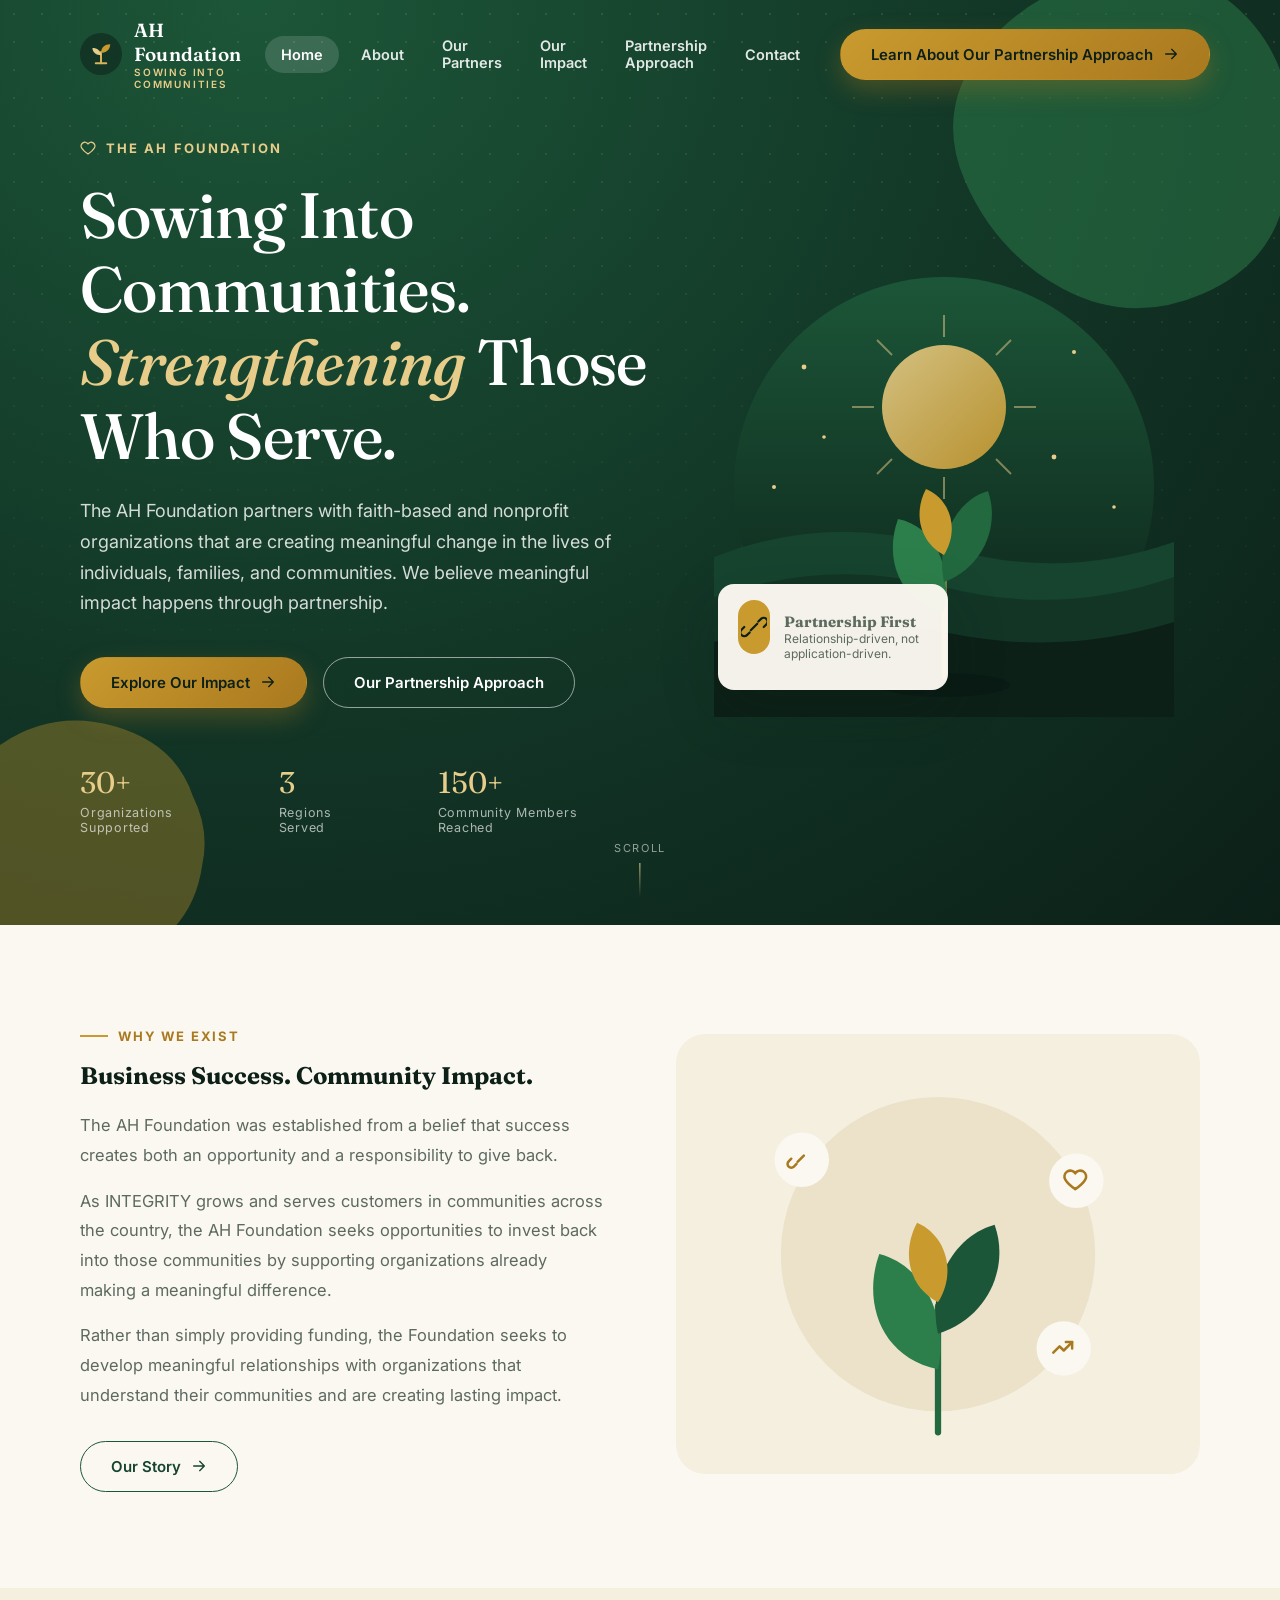
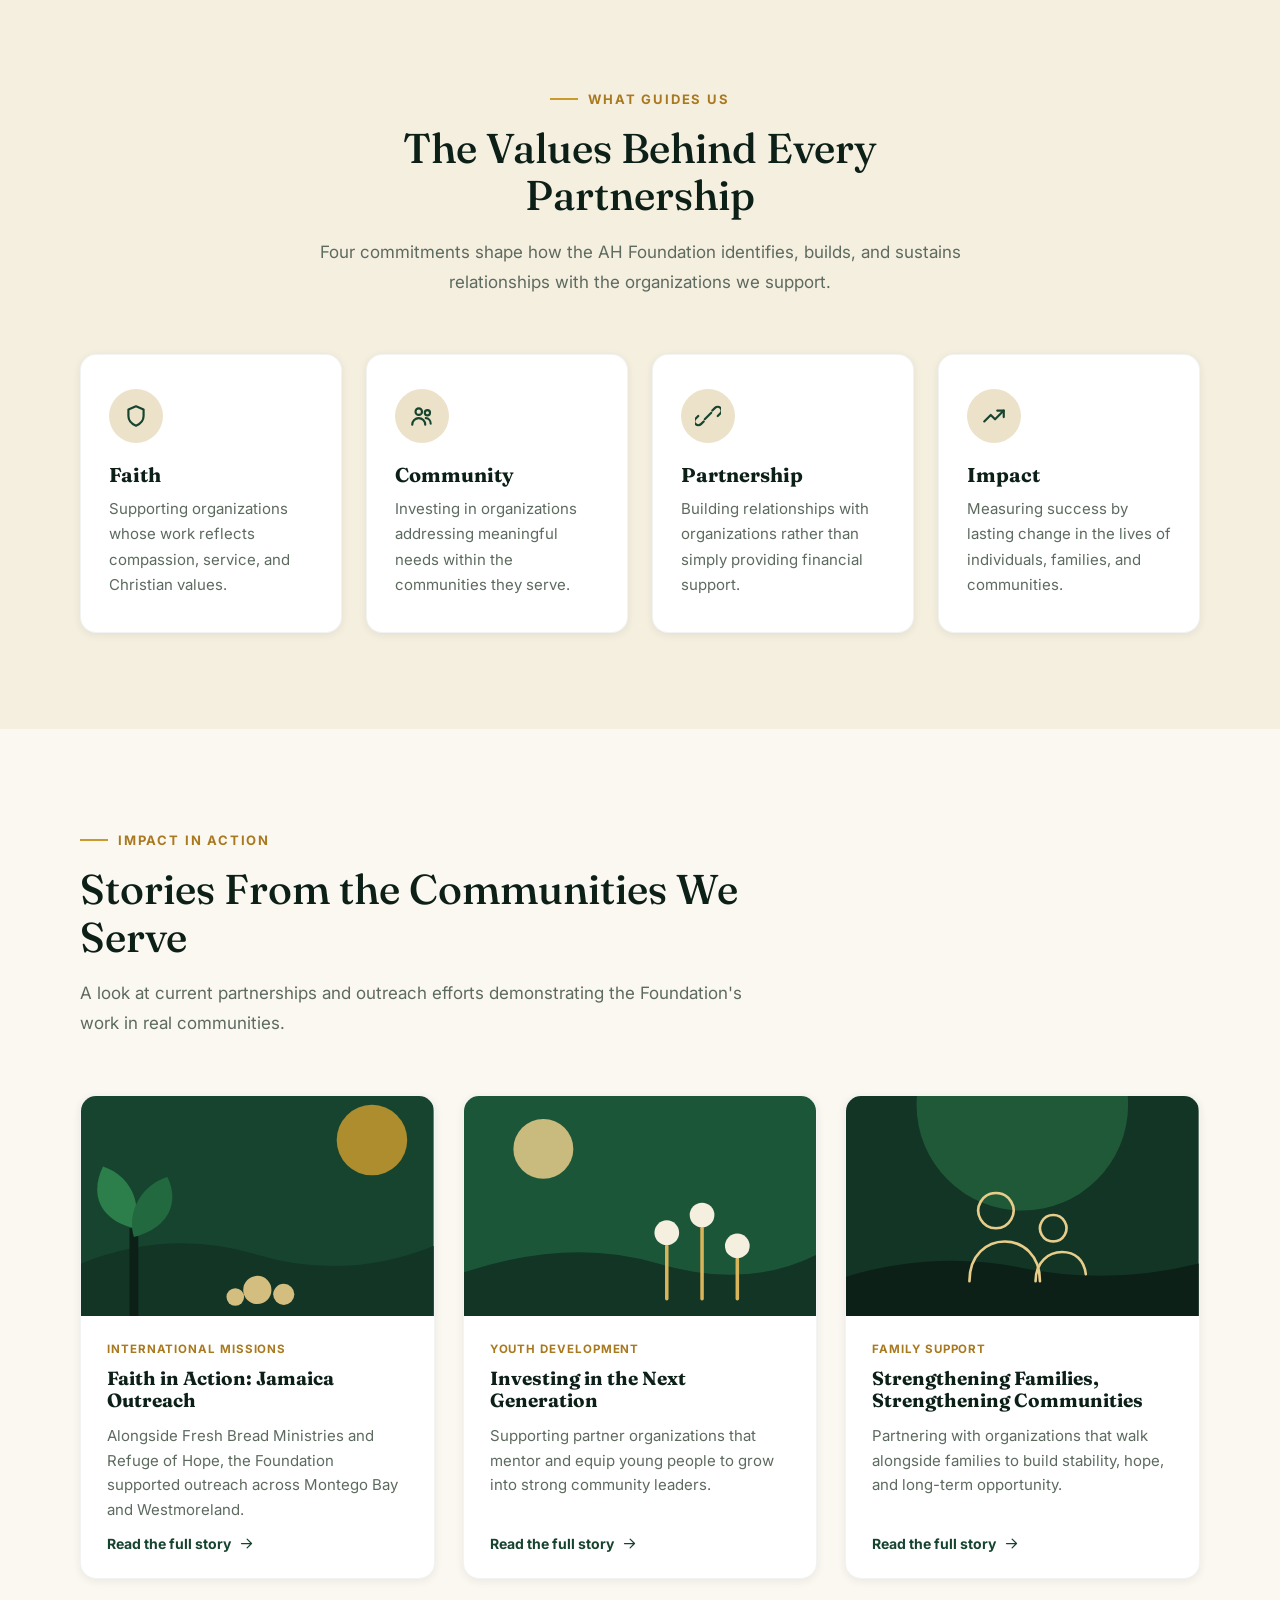
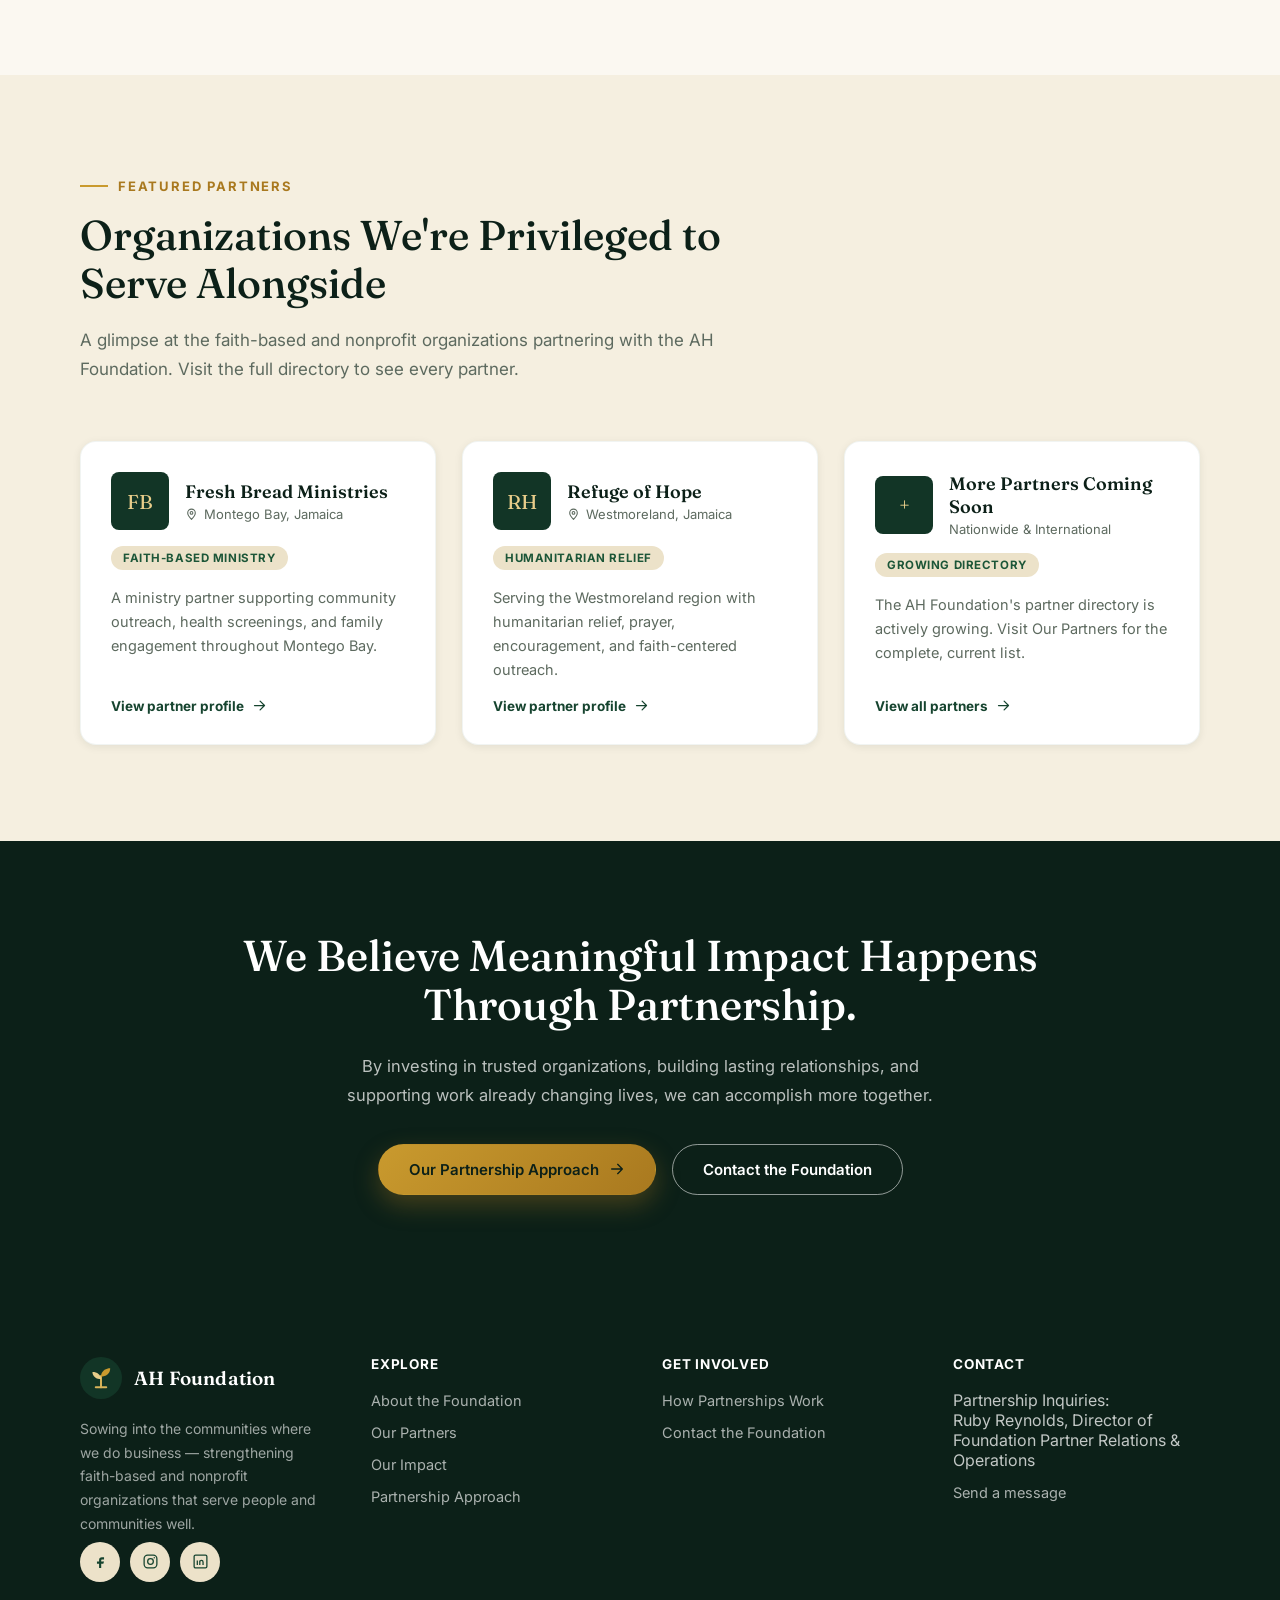
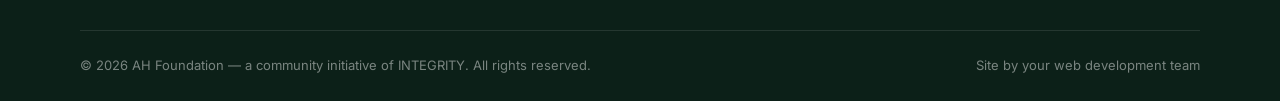
==== commit e79d85de: "Add ambient motion to hero: drifting blobs, pulsing sun, rotating rays, swaying plant, rising partic" ====
--- a/index.html
+++ b/index.html
@@ -142,31 +142,34 @@
               </linearGradient>
             </defs>
             <circle cx="230" cy="230" r="210" fill="url(#skyGrad)"/>
-            <circle cx="230" cy="150" r="62" fill="url(#sunGrad)" opacity="0.9"/>
-            <g stroke="#E8CD8A" stroke-width="2" opacity="0.5">
-              <line x1="230" y1="60" x2="230" y2="80"/>
-              <line x1="140" y1="150" x2="160" y2="150"/>
-              <line x1="300" y1="150" x2="320" y2="150"/>
-              <line x1="165" y1="85" x2="178" y2="98"/>
-              <line x1="295" y1="85" x2="282" y2="98"/>
+            <circle class="hero-sun" cx="230" cy="150" r="62" fill="url(#sunGrad)" opacity="0.9"/>
+            <g class="sun-rays" stroke="#E8CD8A" stroke-width="2" opacity="0.5">
+              <line x1="230" y1="58" x2="230" y2="80"/>
+              <line x1="230" y1="220" x2="230" y2="242"/>
+              <line x1="138" y1="150" x2="160" y2="150"/>
+              <line x1="300" y1="150" x2="322" y2="150"/>
+              <line x1="163" y1="83" x2="178" y2="98"/>
+              <line x1="297" y1="83" x2="282" y2="98"/>
+              <line x1="163" y1="217" x2="178" y2="202"/>
+              <line x1="297" y1="217" x2="282" y2="202"/>
             </g>
             <path d="M0,300 Q115,255 230,290 T460,285 V460 H0 Z" fill="#16442f"/>
             <path d="M0,340 Q115,300 230,330 T460,320 V460 H0 Z" fill="#123526"/>
             <path d="M0,385 Q115,350 230,375 T460,365 V460 H0 Z" fill="#0c2018"/>
             <g transform="translate(230,300)">
-              <path d="M0,120 V10" stroke="#D9B45A" stroke-width="5" stroke-linecap="round"/>
-              <path d="M0,55 C-46,45 -60,0 -46,-38 C-8,-30 8,10 0,55Z" fill="#2c7f4b"/>
-              <path d="M0,25 C40,10 56,-32 44,-66 C10,-56 -8,-14 0,25Z" fill="#22693f"/>
-              <path d="M0,-2 C-26,-16 -30,-46 -18,-68 C6,-58 16,-28 0,-2Z" fill="#c99a2e"/>
+              <path class="hero-stem" d="M0,120 V10" stroke="#D9B45A" stroke-width="5" stroke-linecap="round"/>
+              <path class="hero-leaf" style="animation-delay:-1.2s" d="M0,55 C-46,45 -60,0 -46,-38 C-8,-30 8,10 0,55Z" fill="#2c7f4b"/>
+              <path class="hero-leaf" style="animation-delay:-3s" d="M0,25 C40,10 56,-32 44,-66 C10,-56 -8,-14 0,25Z" fill="#22693f"/>
+              <path class="hero-leaf" style="animation-delay:-0.4s" d="M0,-2 C-26,-16 -30,-46 -18,-68 C6,-58 16,-28 0,-2Z" fill="#c99a2e"/>
               <ellipse cx="0" cy="128" rx="66" ry="12" fill="#000" opacity="0.18"/>
             </g>
             <g fill="#E8CD8A">
-              <circle cx="90" cy="110" r="2.4"/>
-              <circle cx="360" cy="95" r="2"/>
-              <circle cx="110" cy="180" r="1.8"/>
-              <circle cx="340" cy="200" r="2.4"/>
-              <circle cx="60" cy="230" r="2"/>
-              <circle cx="400" cy="250" r="1.8"/>
+              <circle class="hero-mote" style="animation-delay:0s" cx="90" cy="110" r="2.4"/>
+              <circle class="hero-mote" style="animation-delay:-0.6s" cx="360" cy="95" r="2"/>
+              <circle class="hero-mote" style="animation-delay:-1.4s" cx="110" cy="180" r="1.8"/>
+              <circle class="hero-mote" style="animation-delay:-2.1s" cx="340" cy="200" r="2.4"/>
+              <circle class="hero-mote" style="animation-delay:-0.9s" cx="60" cy="230" r="2"/>
+              <circle class="hero-mote" style="animation-delay:-2.6s" cx="400" cy="250" r="1.8"/>
             </g>
           </svg>
           <div class="hero-badge">
@@ -177,6 +180,16 @@
           </div>
         </div>
       </div>
+    </div>
+
+    <div class="hero-particles" aria-hidden="true">
+      <span class="hero-particle" style="left:8%; animation-duration:9s; animation-delay:-1s;"></span>
+      <span class="hero-particle" style="left:22%; width:3px; height:3px; animation-duration:12s; animation-delay:-4s;"></span>
+      <span class="hero-particle" style="left:38%; animation-duration:10s; animation-delay:-7s;"></span>
+      <span class="hero-particle" style="left:55%; width:4px; height:4px; animation-duration:14s; animation-delay:-2s;"></span>
+      <span class="hero-particle" style="left:68%; animation-duration:11s; animation-delay:-9s;"></span>
+      <span class="hero-particle" style="left:82%; width:3px; height:3px; animation-duration:13s; animation-delay:-5s;"></span>
+      <span class="hero-particle" style="left:92%; animation-duration:9.5s; animation-delay:-3s;"></span>
     </div>
 
     <div class="scroll-cue"><span>Scroll</span><span class="line"></span></div>
--- a/css/style.css
+++ b/css/style.css
@@ -256,8 +256,54 @@
   mask-image: linear-gradient(180deg, rgba(0,0,0,0.9), transparent 85%);
 }
 .hero-blob { position: absolute; z-index: 0; opacity: 0.5; filter: blur(0.5px); }
-.hero-blob.b1 { top: -140px; right: -160px; width: 620px; }
-.hero-blob.b2 { bottom: -200px; left: -180px; width: 520px; opacity: 0.35; }
+.hero-blob.b1 { top: -140px; right: -160px; width: 620px; animation: blob-drift-1 16s ease-in-out infinite; }
+.hero-blob.b2 { bottom: -200px; left: -180px; width: 520px; opacity: 0.35; animation: blob-drift-2 20s ease-in-out infinite; }
+@keyframes blob-drift-1 {
+  0%, 100% { transform: translate(0, 0) scale(1) rotate(0deg); }
+  50% { transform: translate(-22px, 26px) scale(1.06) rotate(6deg); }
+}
+@keyframes blob-drift-2 {
+  0%, 100% { transform: translate(0, 0) scale(1) rotate(0deg); }
+  50% { transform: translate(20px, -18px) scale(1.05) rotate(-5deg); }
+}
+
+/* Hero art: sun glow, rotating rays, twinkling motes, swaying leaves */
+.hero-sun { transform-box: fill-box; transform-origin: center; animation: sun-pulse 4.5s ease-in-out infinite; }
+@keyframes sun-pulse {
+  0%, 100% { transform: scale(1); opacity: 0.9; }
+  50% { transform: scale(1.06); opacity: 1; }
+}
+.sun-rays { transform-box: fill-box; transform-origin: center; animation: rays-rotate 50s linear infinite; }
+@keyframes rays-rotate { to { transform: rotate(360deg); } }
+.hero-mote { transform-box: fill-box; transform-origin: center; animation: mote-twinkle 3.2s ease-in-out infinite; }
+@keyframes mote-twinkle {
+  0%, 100% { opacity: 0.35; transform: scale(0.75); }
+  50% { opacity: 1; transform: scale(1.3); }
+}
+.hero-leaf { transform-box: fill-box; transform-origin: 50% 100%; animation: leaf-sway 5.5s ease-in-out infinite; }
+@keyframes leaf-sway {
+  0%, 100% { transform: rotate(-2.5deg); }
+  50% { transform: rotate(2.5deg); }
+}
+.hero-stem { transform-box: fill-box; transform-origin: 50% 100%; animation: leaf-sway 5.5s ease-in-out infinite; }
+
+/* Rising pollen particles drifting up through the hero */
+.hero-particles { position: absolute; inset: 0; z-index: 1; pointer-events: none; overflow: hidden; }
+.hero-particle {
+  position: absolute;
+  bottom: -10px;
+  width: 5px; height: 5px;
+  border-radius: 50%;
+  background: var(--gold-300);
+  opacity: 0;
+  animation: particle-rise linear infinite;
+}
+@keyframes particle-rise {
+  0% { transform: translateY(0) translateX(0); opacity: 0; }
+  10% { opacity: 0.8; }
+  90% { opacity: 0.5; }
+  100% { transform: translateY(-620px) translateX(30px); opacity: 0; }
+}
 .hero .container { position: relative; z-index: 2; }
 .hero-grid { display: grid; gap: 56px; align-items: center; }
 @media (min-width: 980px) { .hero-grid { grid-template-columns: 1.05fr 0.95fr; gap: 40px; } }
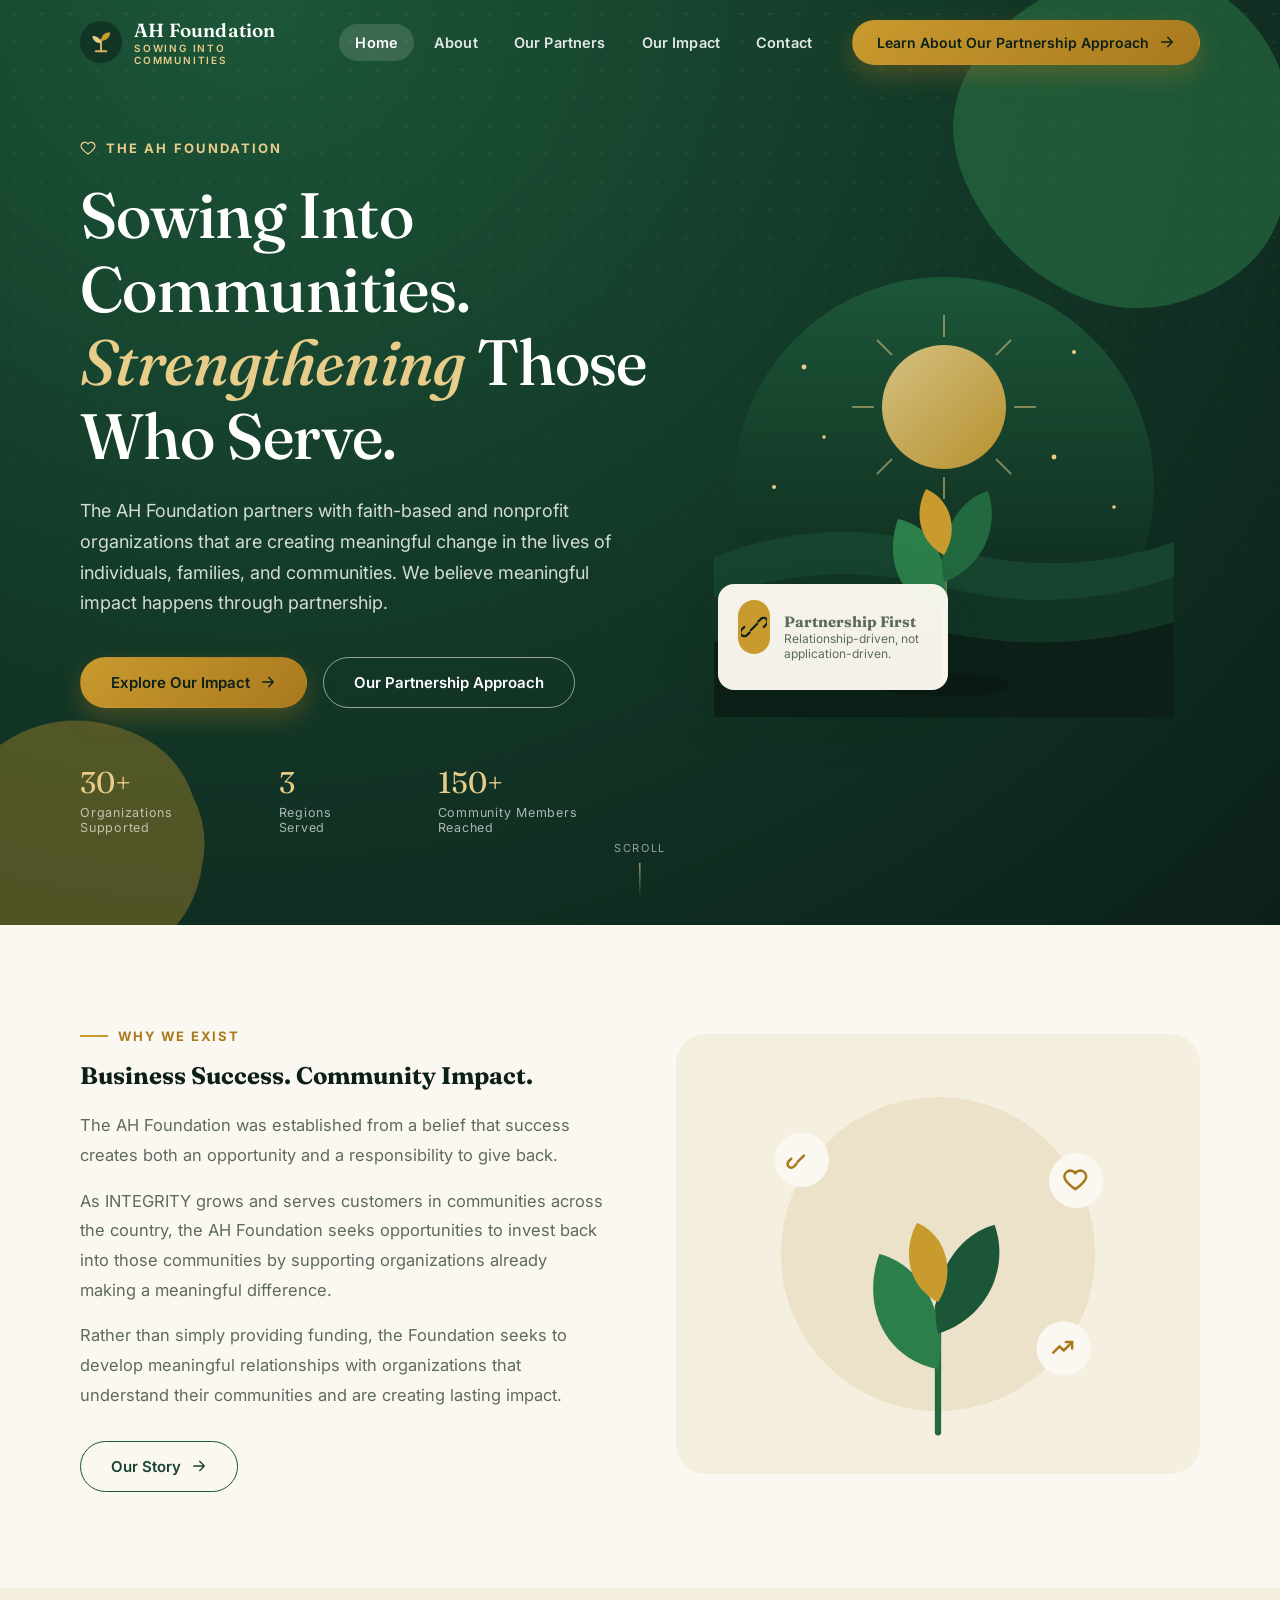
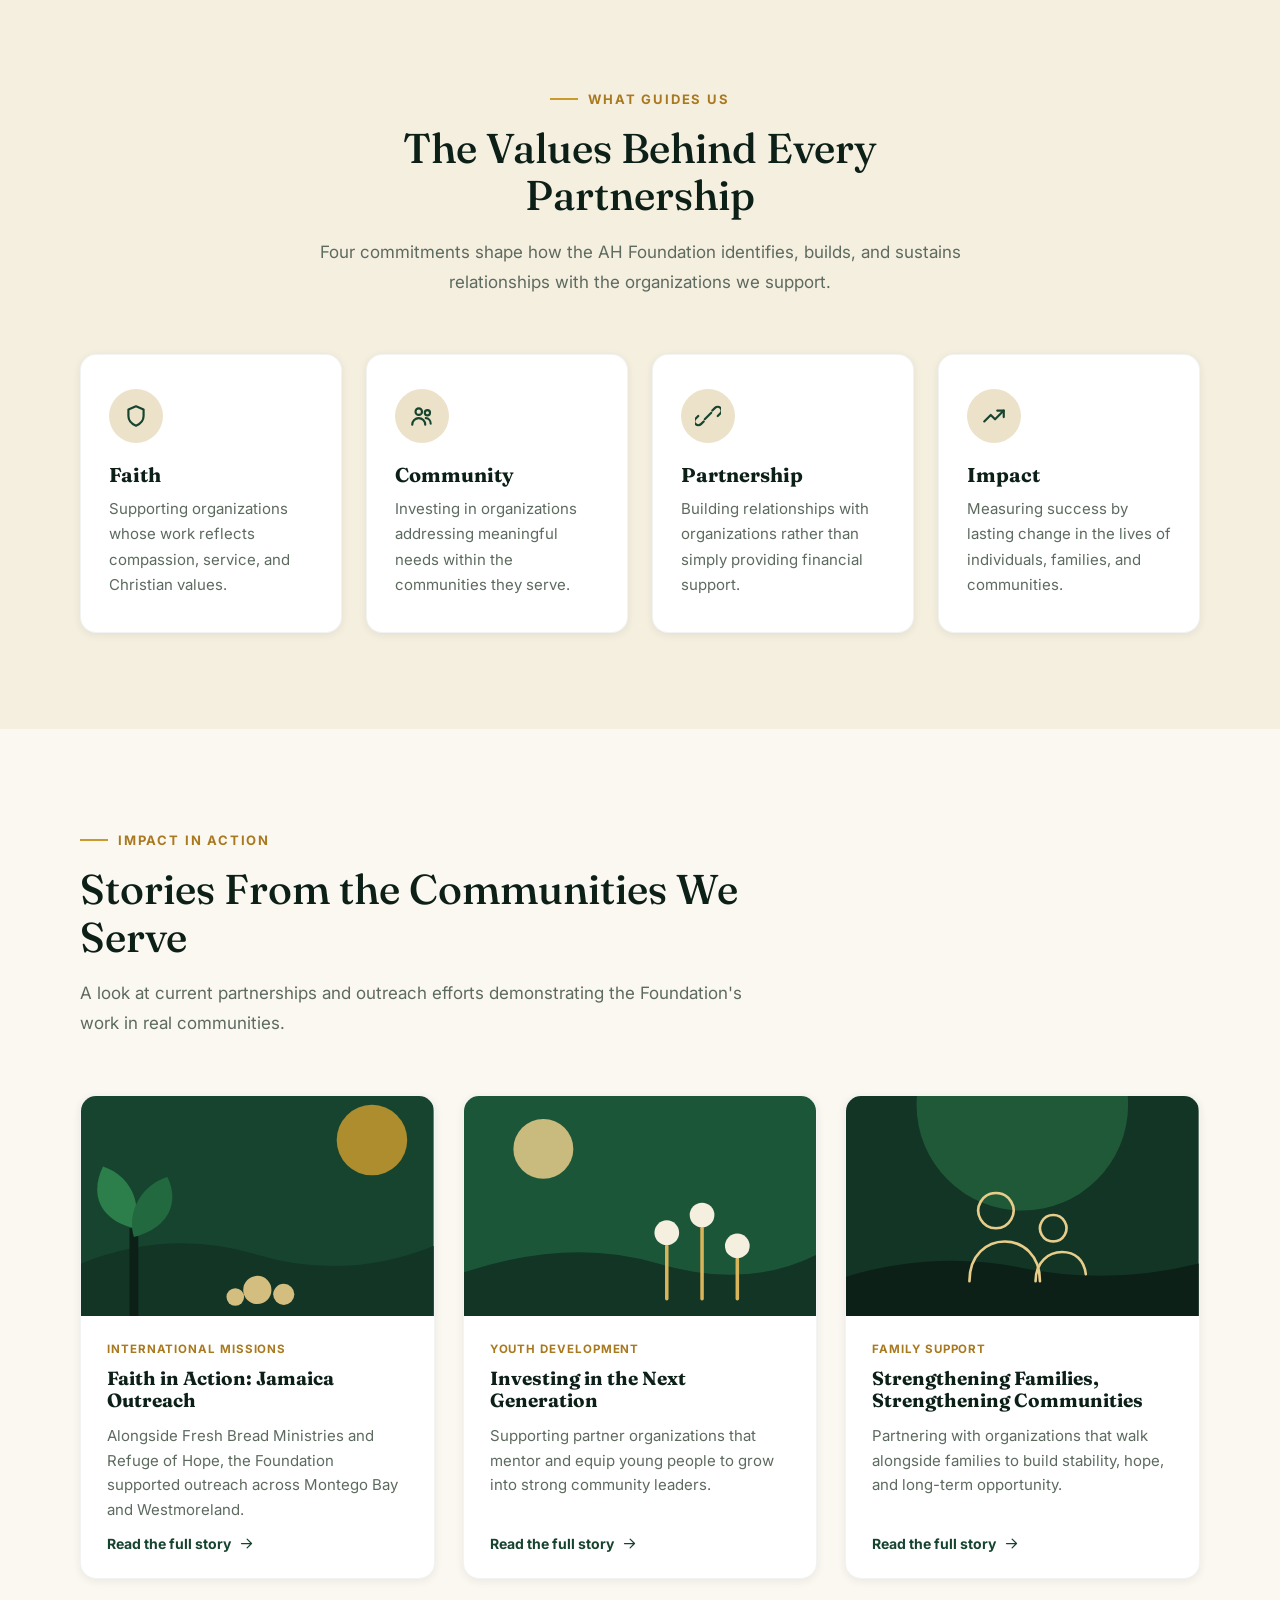
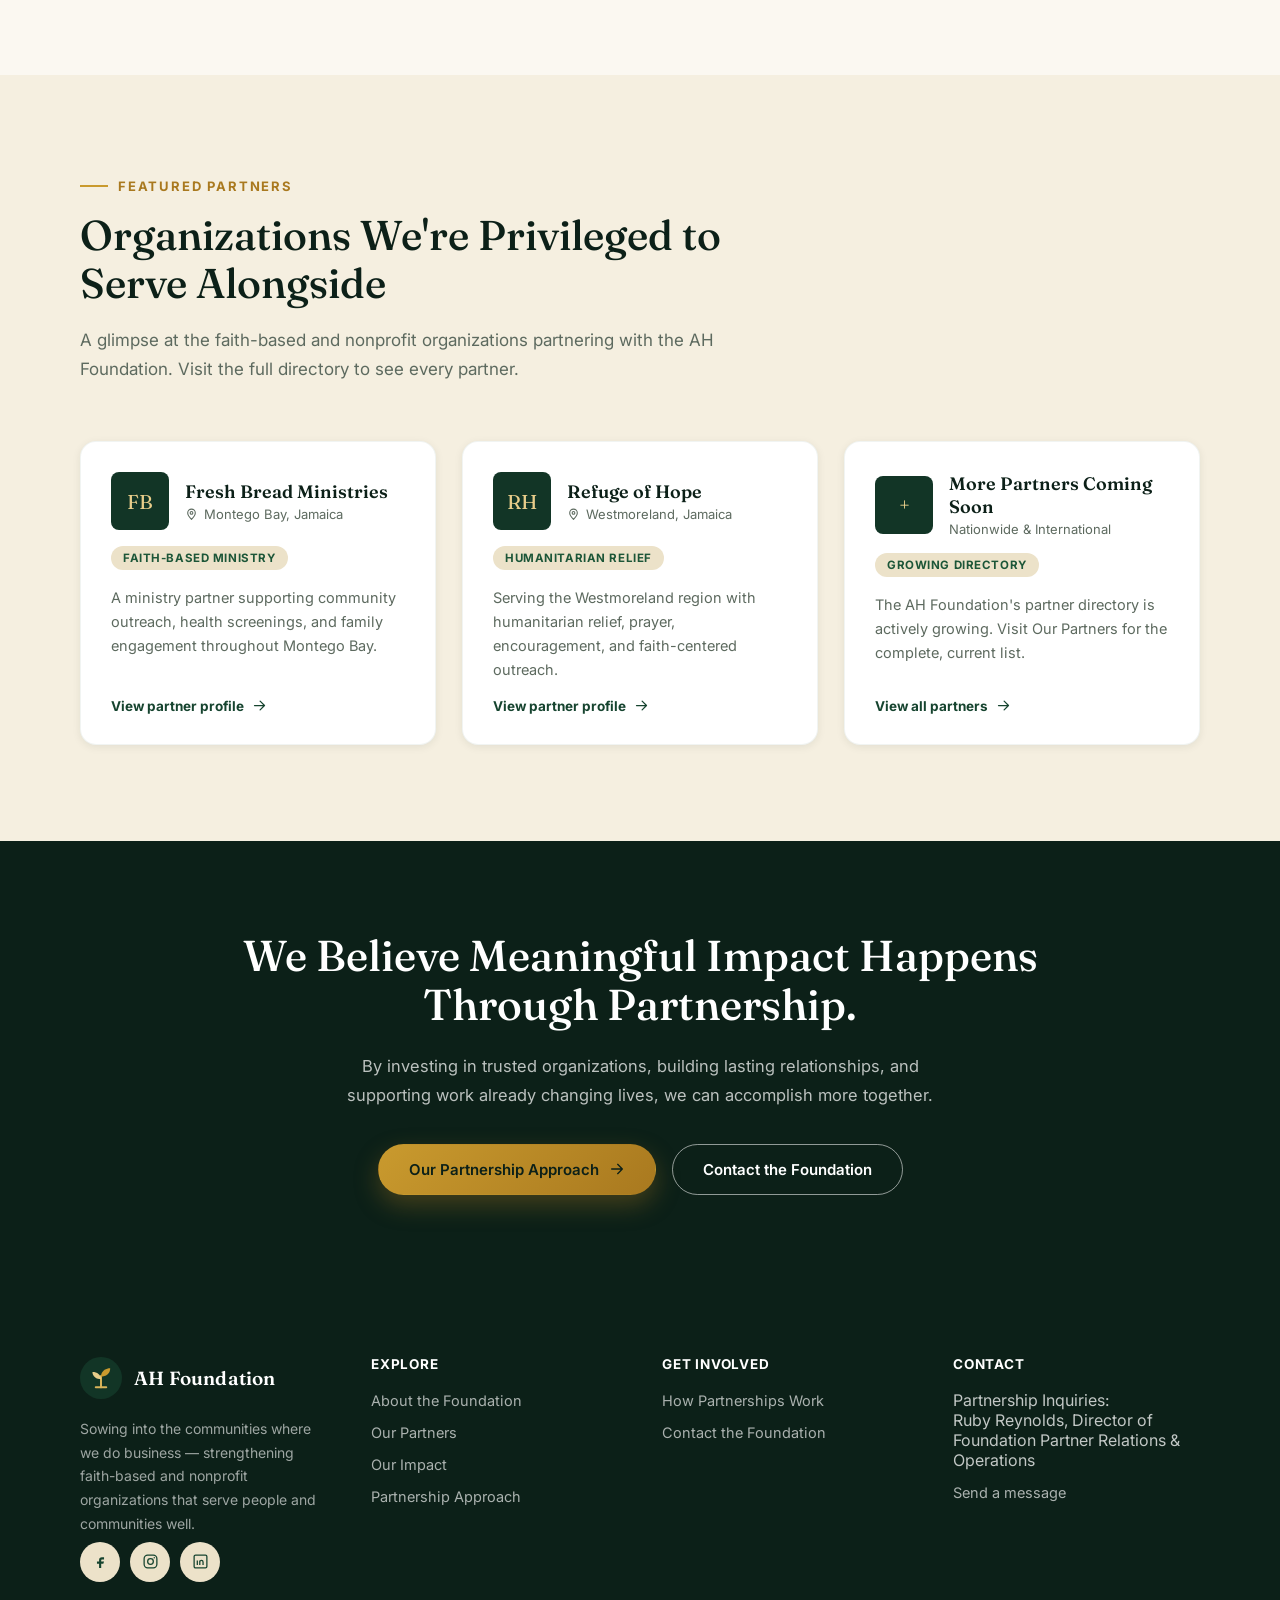
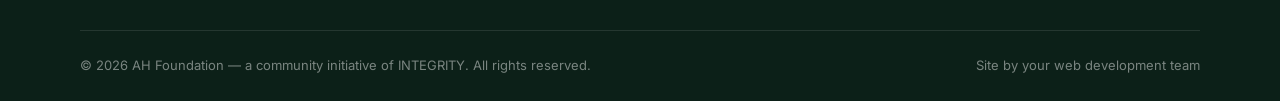
==== commit 3677f047: "Remove redundant Partnership Approach nav link, fix nav text wrapping bug Header previously repeated" ====
--- a/index.html
+++ b/index.html
@@ -20,7 +20,7 @@
 <link rel="preconnect" href="https://fonts.googleapis.com">
 <link rel="preconnect" href="https://fonts.gstatic.com" crossorigin>
 <link href="https://fonts.googleapis.com/css2?family=Fraunces:ital,opsz,wght@0,9..144,400;0,9..144,500;0,9..144,600;1,9..144,500&family=Inter:wght@400;500;600;700&display=swap" rel="stylesheet">
-<link rel="stylesheet" href="css/style.css">
+<link rel="stylesheet" href="css/style.css?v=2">
 
 <script type="application/ld+json">
 {
@@ -58,7 +58,6 @@
         <li><a href="about.html">About</a></li>
         <li><a href="partners.html">Our Partners</a></li>
         <li><a href="impact.html">Our Impact</a></li>
-        <li><a href="approach.html">Partnership Approach</a></li>
         <li><a href="contact.html">Contact</a></li>
       </ul>
     </nav>
@@ -83,7 +82,6 @@
       <li><a href="about.html">About</a></li>
       <li><a href="partners.html">Our Partners</a></li>
       <li><a href="impact.html">Our Impact</a></li>
-      <li><a href="approach.html">Partnership Approach</a></li>
       <li><a href="contact.html">Contact</a></li>
     </ul>
   </nav>
@@ -497,6 +495,6 @@
   <svg viewBox="0 0 24 24" fill="none" stroke="currentColor" stroke-width="2" stroke-linecap="round" stroke-linejoin="round"><path d="M18 15l-6-6-6 6"/></svg>
 </button>
 
-<script src="js/main.js"></script>
+<script src="js/main.js?v=2"></script>
 </body>
 </html>
--- a/css/style.css
+++ b/css/style.css
@@ -167,13 +167,16 @@
 .site-header.is-scrolled .brand-text span { color: var(--gold-600); }
 
 .main-nav { display: none; }
-.main-nav ul { display: flex; align-items: center; gap: 6px; }
+.main-nav ul { display: flex; align-items: center; gap: 4px; flex-wrap: nowrap; }
+.main-nav li { flex-shrink: 0; }
 .main-nav a {
   display: block;
+  white-space: nowrap;
   padding: 10px 16px;
   border-radius: var(--radius-pill);
   font-weight: 600;
   font-size: 14.5px;
+  letter-spacing: 0.01em;
   color: rgba(255,255,255,0.88);
   transition: background var(--dur-sm), color var(--dur-sm);
 }
@@ -182,7 +185,7 @@
 .site-header.is-scrolled .main-nav a:hover,
 .site-header.is-scrolled .main-nav a[aria-current="page"] { background: var(--cream-200); color: var(--forest-900); }
 
-.header-cta { display: none; }
+.header-cta { display: none; padding: 13px 24px; font-size: 14px; white-space: nowrap; }
 .nav-toggle {
   display: inline-flex;
   align-items: center;
@@ -197,7 +200,7 @@
 .site-header.is-scrolled .nav-toggle { color: var(--forest-900); border-color: var(--forest-300, #cfe0d3); }
 .nav-toggle svg { width: 20px; height: 20px; }
 
-@media (min-width: 1020px) {
+@media (min-width: 1100px) {
   .main-nav { display: block; }
   .header-cta { display: inline-flex; }
   .nav-toggle { display: none; }
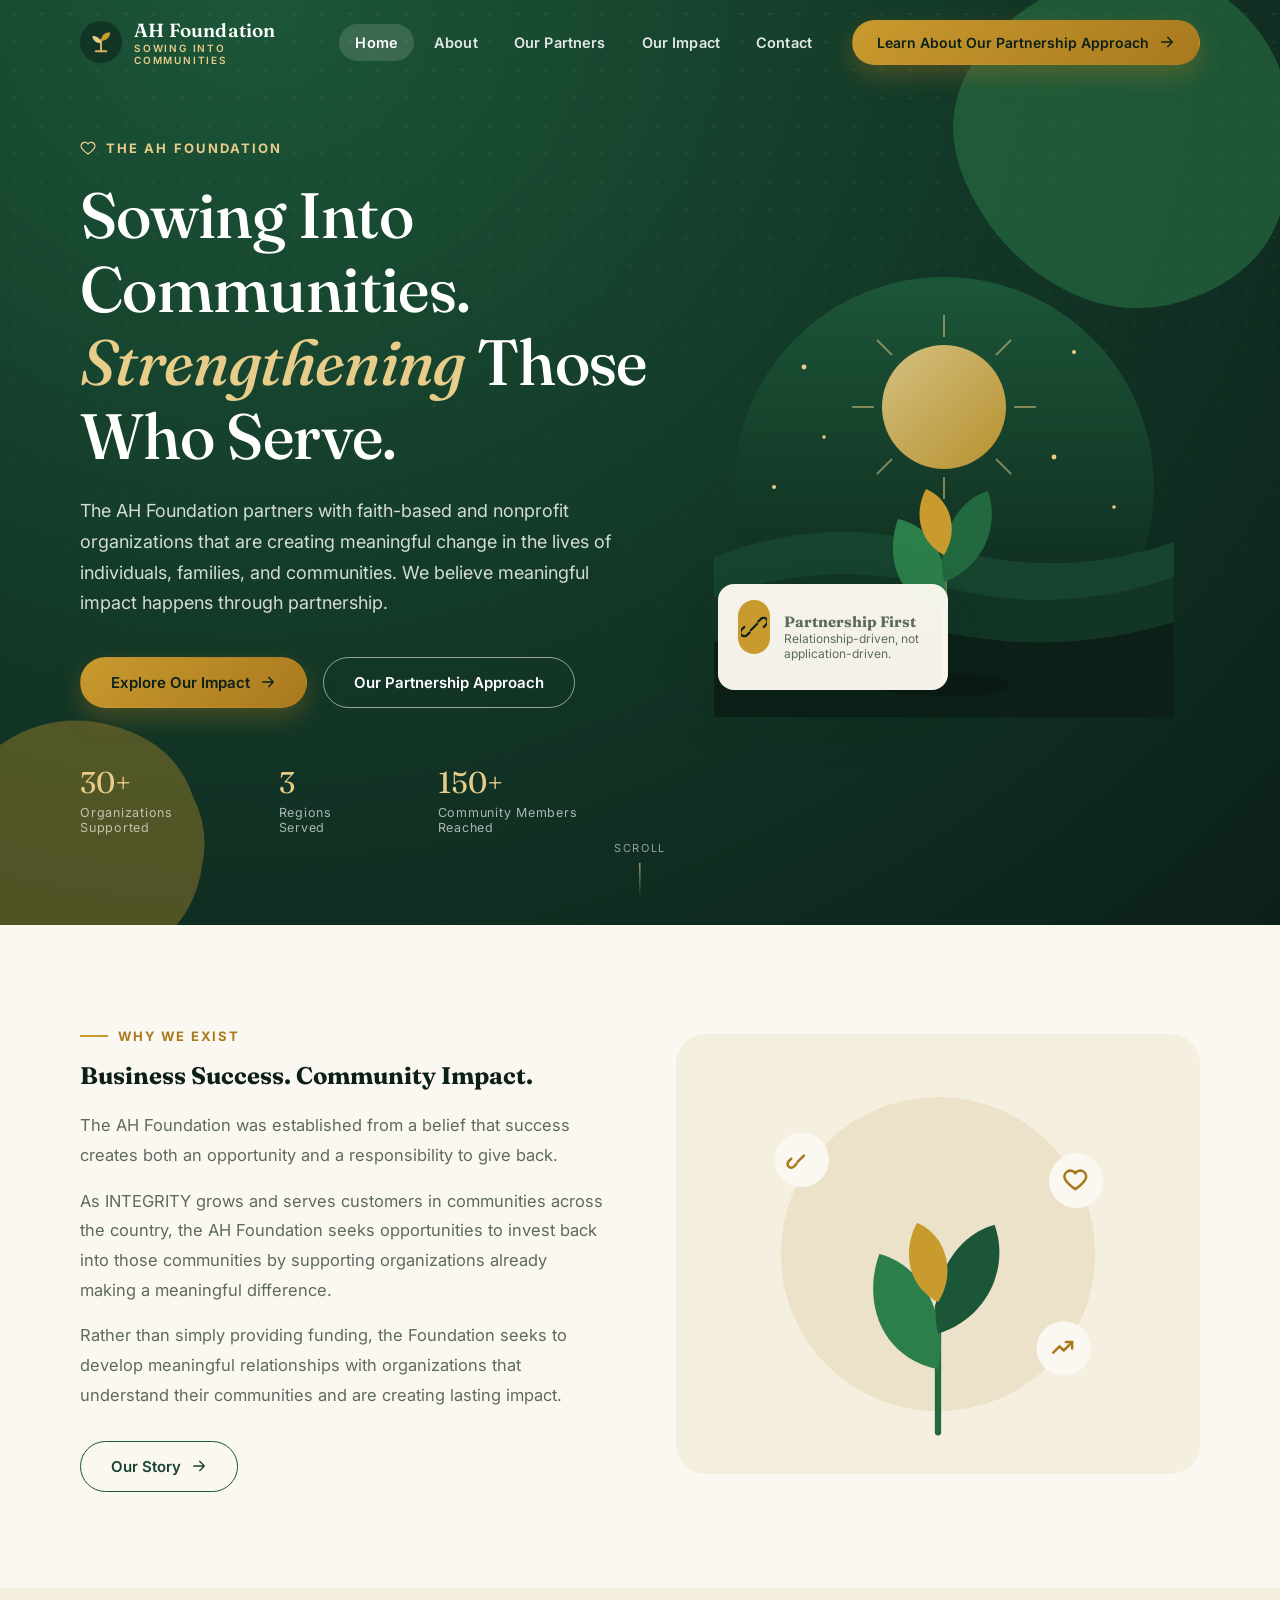
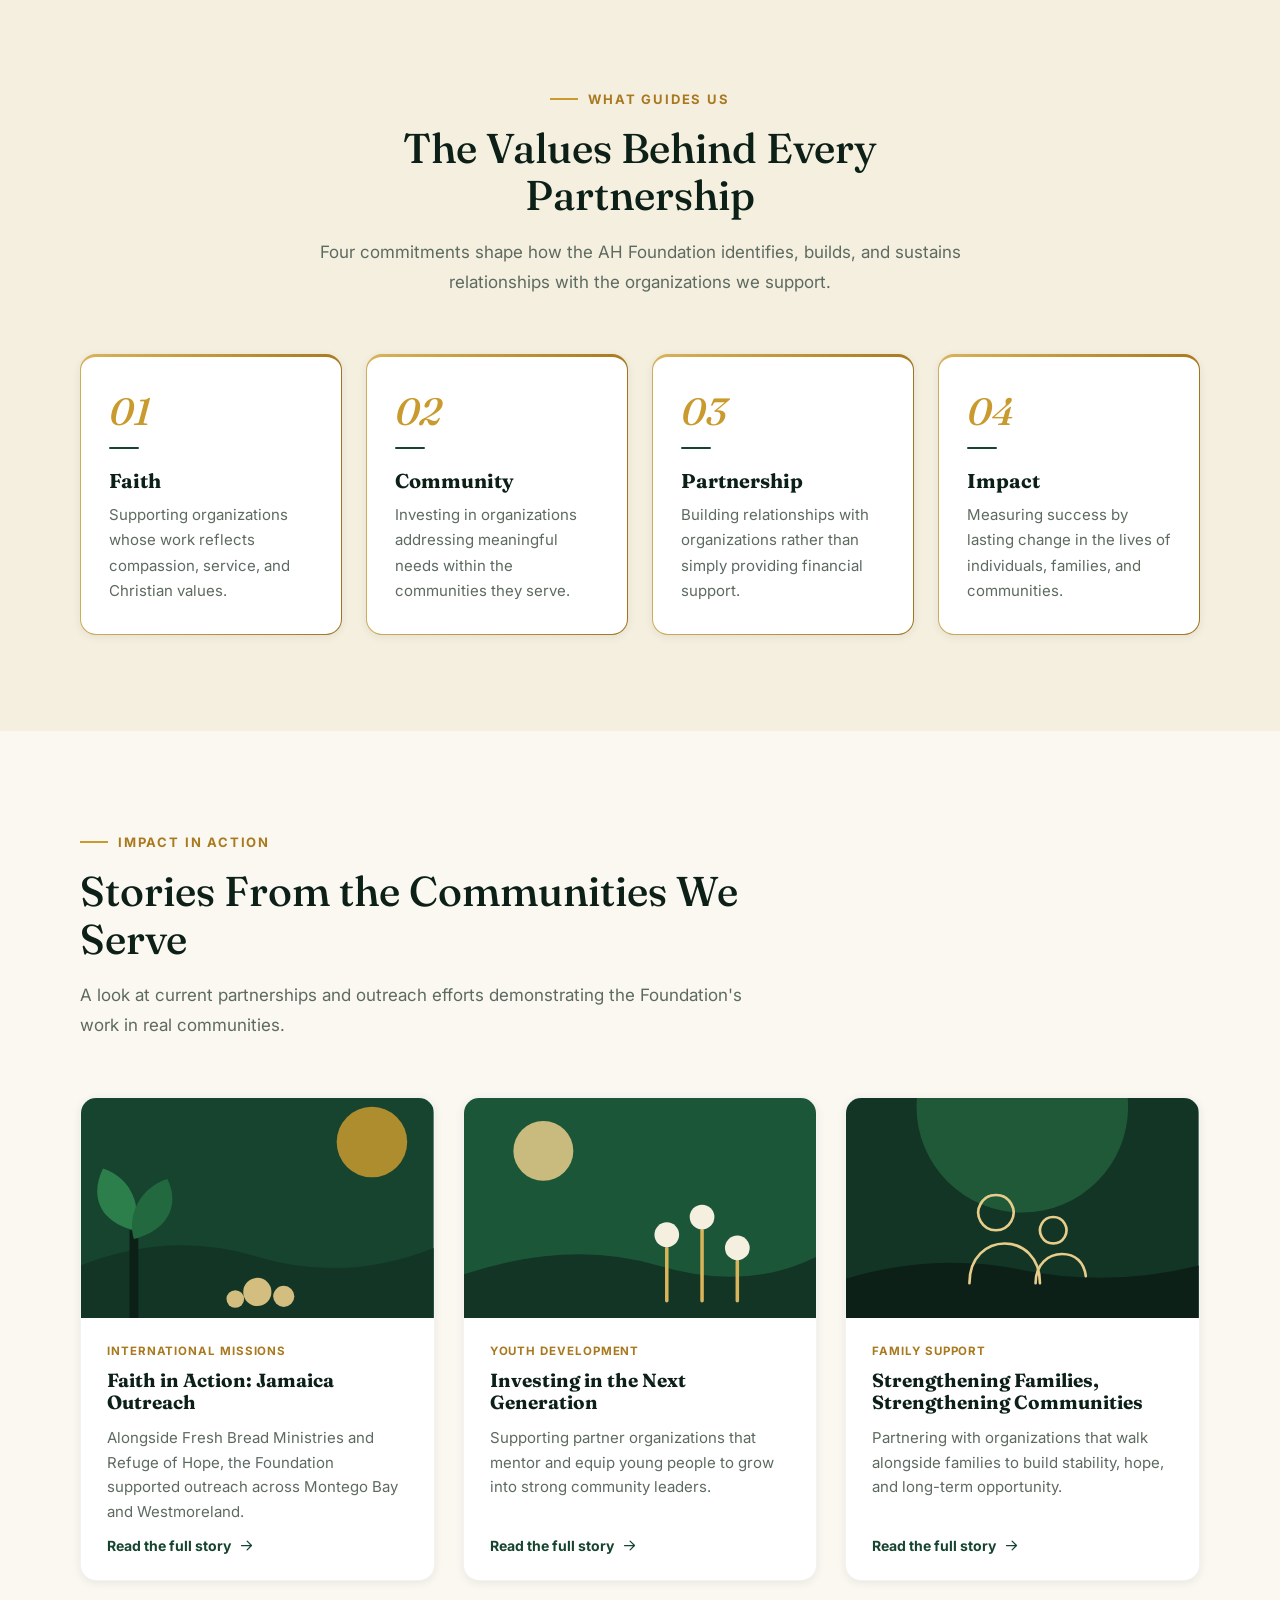
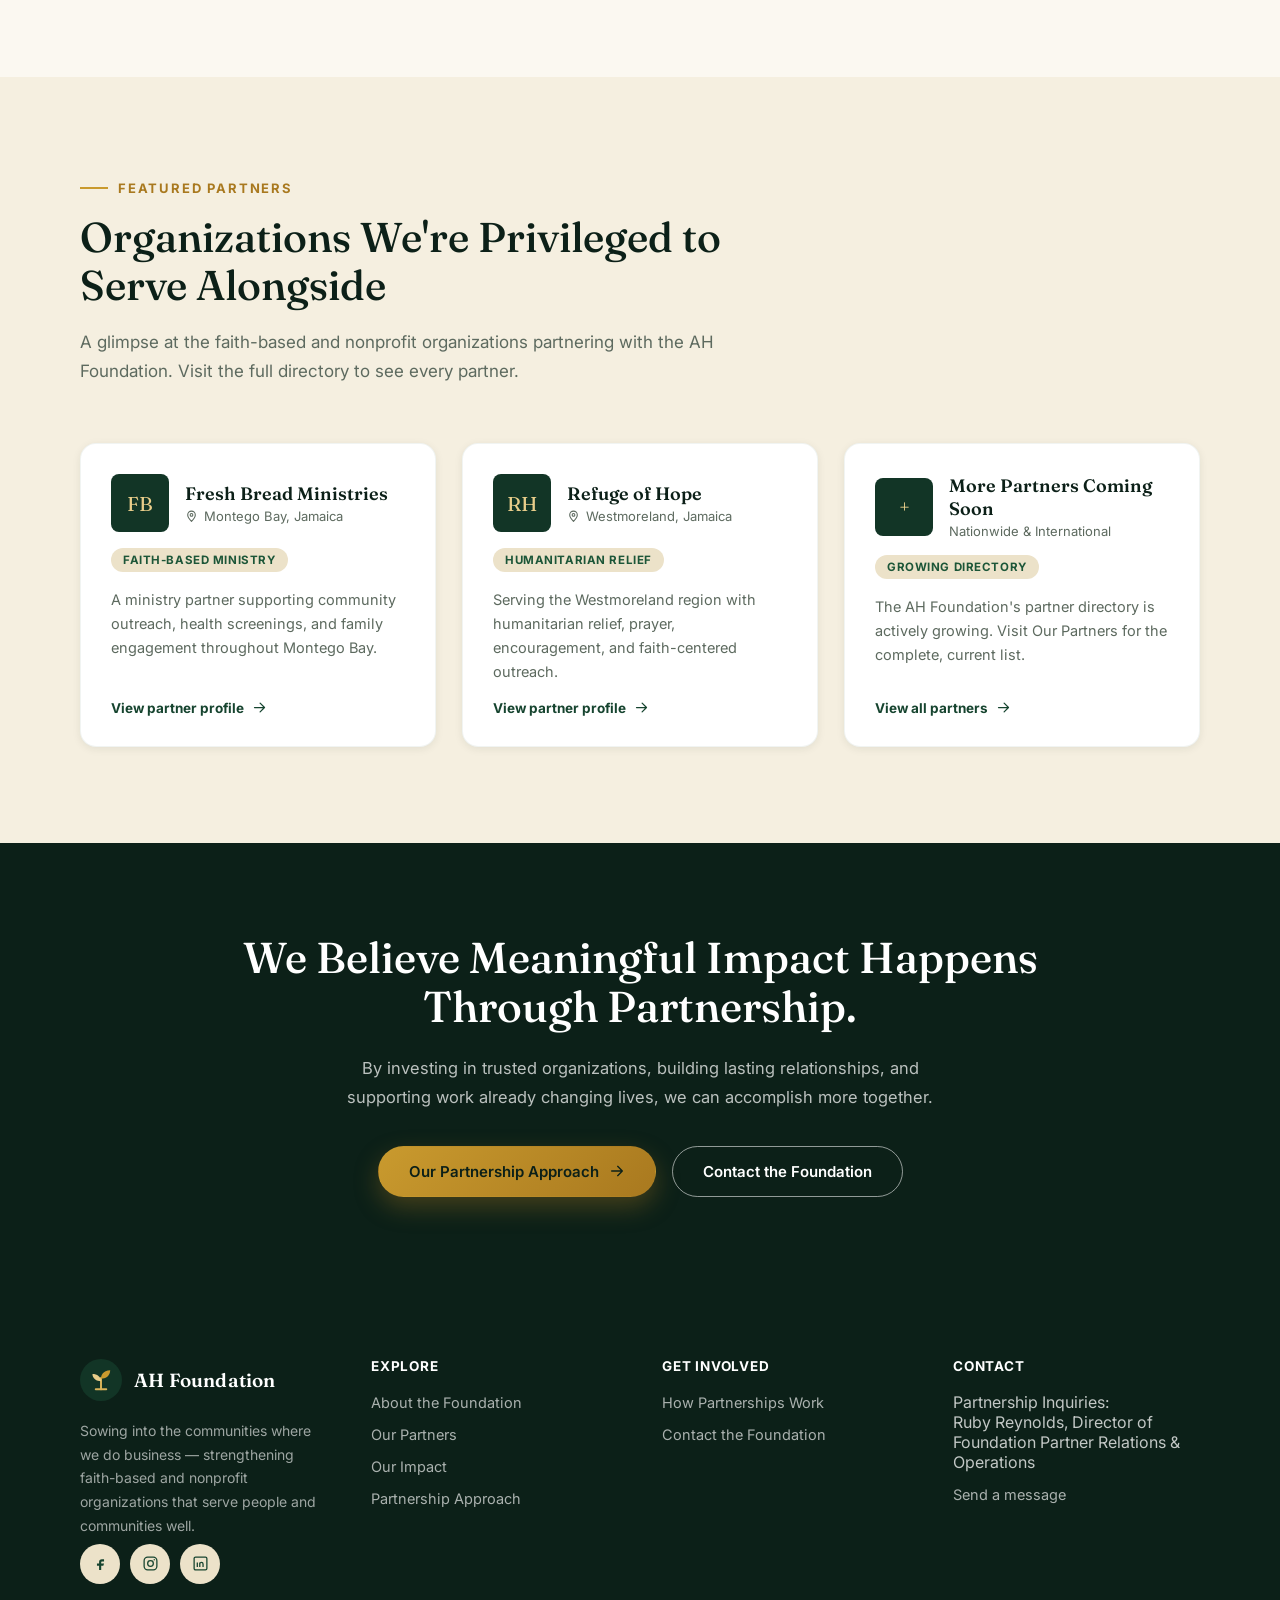
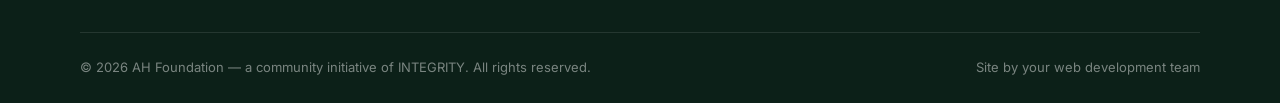
==== commit ced36ba8: "Replace generic icon-in-circle badges with an editorial numeral system The Faith/Community/Partnersh" ====
--- a/index.html
+++ b/index.html
@@ -20,7 +20,7 @@
 <link rel="preconnect" href="https://fonts.googleapis.com">
 <link rel="preconnect" href="https://fonts.gstatic.com" crossorigin>
 <link href="https://fonts.googleapis.com/css2?family=Fraunces:ital,opsz,wght@0,9..144,400;0,9..144,500;0,9..144,600;1,9..144,500&family=Inter:wght@400;500;600;700&display=swap" rel="stylesheet">
-<link rel="stylesheet" href="css/style.css?v=2">
+<link rel="stylesheet" href="css/style.css?v=3">
 
 <script type="application/ld+json">
 {
@@ -245,30 +245,22 @@
       </div>
       <div class="pillars-grid" data-reveal-stagger>
         <div class="pillar-card">
-          <span class="icon-circle">
-            <svg viewBox="0 0 24 24" fill="none" stroke="currentColor" stroke-width="2" stroke-linecap="round" stroke-linejoin="round"><path d="M12 3l7 3v6c0 5-3.5 7.5-7 9-3.5-1.5-7-4-7-9V6l7-3z"/></svg>
-          </span>
+          <span class="pillar-index">01</span>
           <h3>Faith</h3>
           <p>Supporting organizations whose work reflects compassion, service, and Christian values.</p>
         </div>
         <div class="pillar-card">
-          <span class="icon-circle">
-            <svg viewBox="0 0 24 24" fill="none" stroke="currentColor" stroke-width="2" stroke-linecap="round" stroke-linejoin="round"><circle cx="9" cy="8" r="3"/><path d="M3 20c0-3.3 2.7-6 6-6s6 2.7 6 6"/><circle cx="17" cy="9" r="2.4"/><path d="M15.5 14a4.8 4.8 0 014.5 5"/></svg>
-          </span>
+          <span class="pillar-index">02</span>
           <h3>Community</h3>
           <p>Investing in organizations addressing meaningful needs within the communities they serve.</p>
         </div>
         <div class="pillar-card">
-          <span class="icon-circle">
-            <svg viewBox="0 0 24 24" fill="none" stroke="currentColor" stroke-width="2" stroke-linecap="round" stroke-linejoin="round"><path d="M9 15l6-6"/><path d="M8 17l-2.5 2.5a3.5 3.5 0 01-5-5L3 12"/><path d="M16 7l2.5-2.5a3.5 3.5 0 015 5L21 12"/></svg>
-          </span>
+          <span class="pillar-index">03</span>
           <h3>Partnership</h3>
           <p>Building relationships with organizations rather than simply providing financial support.</p>
         </div>
         <div class="pillar-card">
-          <span class="icon-circle">
-            <svg viewBox="0 0 24 24" fill="none" stroke="currentColor" stroke-width="2" stroke-linecap="round" stroke-linejoin="round"><path d="M3 17l6-6 4 4 8-8"/><path d="M15 7h6v6"/></svg>
-          </span>
+          <span class="pillar-index">04</span>
           <h3>Impact</h3>
           <p>Measuring success by lasting change in the lives of individuals, families, and communities.</p>
         </div>
--- a/css/style.css
+++ b/css/style.css
@@ -409,14 +409,38 @@
 /* ---------- Pillars / value cards ---------- */
 .pillars-grid { display: grid; gap: 24px; grid-template-columns: repeat(auto-fit, minmax(230px, 1fr)); }
 .pillar-card {
+  position: relative;
   background: var(--white);
   border-radius: var(--radius-md);
-  padding: 34px 28px;
+  padding: 36px 28px 30px;
   box-shadow: var(--shadow-sm);
   border: 1px solid rgba(22,68,47,0.06);
+  border-top: 3px solid transparent;
+  background-image: linear-gradient(var(--white), var(--white)), linear-gradient(90deg, var(--gold-400), var(--gold-600));
+  background-origin: border-box;
+  background-clip: padding-box, border-box;
   transition: transform var(--dur-md) var(--ease-out), box-shadow var(--dur-md) var(--ease-out);
 }
 .pillar-card:hover { transform: translateY(-6px); box-shadow: var(--shadow-md); }
+.pillar-index {
+  display: block;
+  font-family: var(--font-display);
+  font-style: italic;
+  font-weight: 500;
+  font-size: 38px;
+  line-height: 1;
+  color: var(--gold-500);
+}
+.pillar-index::after {
+  content: "";
+  display: block;
+  width: 30px;
+  height: 2px;
+  background: var(--forest-800);
+  margin-top: 16px;
+  margin-bottom: 20px;
+  border-radius: 2px;
+}
 .icon-circle {
   width: 54px; height: 54px; border-radius: var(--radius-pill);
   background: var(--cream-300);
@@ -551,15 +575,17 @@
 .process-copy ul li svg { width: 16px; height: 16px; color: var(--forest-600); flex-shrink: 0; margin-top: 3px; }
 
 /* Criteria checklist */
-.check-grid { display: grid; gap: 16px; grid-template-columns: repeat(auto-fit, minmax(260px, 1fr)); }
+.check-grid { display: grid; gap: 14px; grid-template-columns: repeat(auto-fit, minmax(260px, 1fr)); }
 .check-item {
   display: flex; gap: 14px; align-items: flex-start;
-  background: var(--white); padding: 20px; border-radius: var(--radius-md);
-  border: 1px solid rgba(22,68,47,0.06); box-shadow: var(--shadow-sm);
-}
-.check-item .icon-circle { width: 38px; height: 38px; margin-bottom: 0; flex-shrink: 0; background: var(--forest-800); color: var(--gold-300); }
-.check-item .icon-circle svg { width: 18px; height: 18px; }
-.check-item p { font-size: 14.5px; color: var(--ink-700); line-height: 1.55; padding-top: 6px; }
+  background: var(--white); padding: 20px 22px; border-radius: var(--radius-sm);
+  border: 1px solid rgba(22,68,47,0.06); border-left: 3px solid var(--gold-500);
+  box-shadow: var(--shadow-sm);
+  transition: transform var(--dur-sm) var(--ease-out), box-shadow var(--dur-sm) var(--ease-out);
+}
+.check-item:hover { transform: translateX(3px); box-shadow: var(--shadow-md); }
+.check-mark { width: 18px; height: 18px; margin-top: 4px; flex-shrink: 0; color: var(--forest-700); }
+.check-item p { font-size: 14.5px; color: var(--ink-700); line-height: 1.55; }
 
 /* ---------- Notice ---------- */
 .notice {
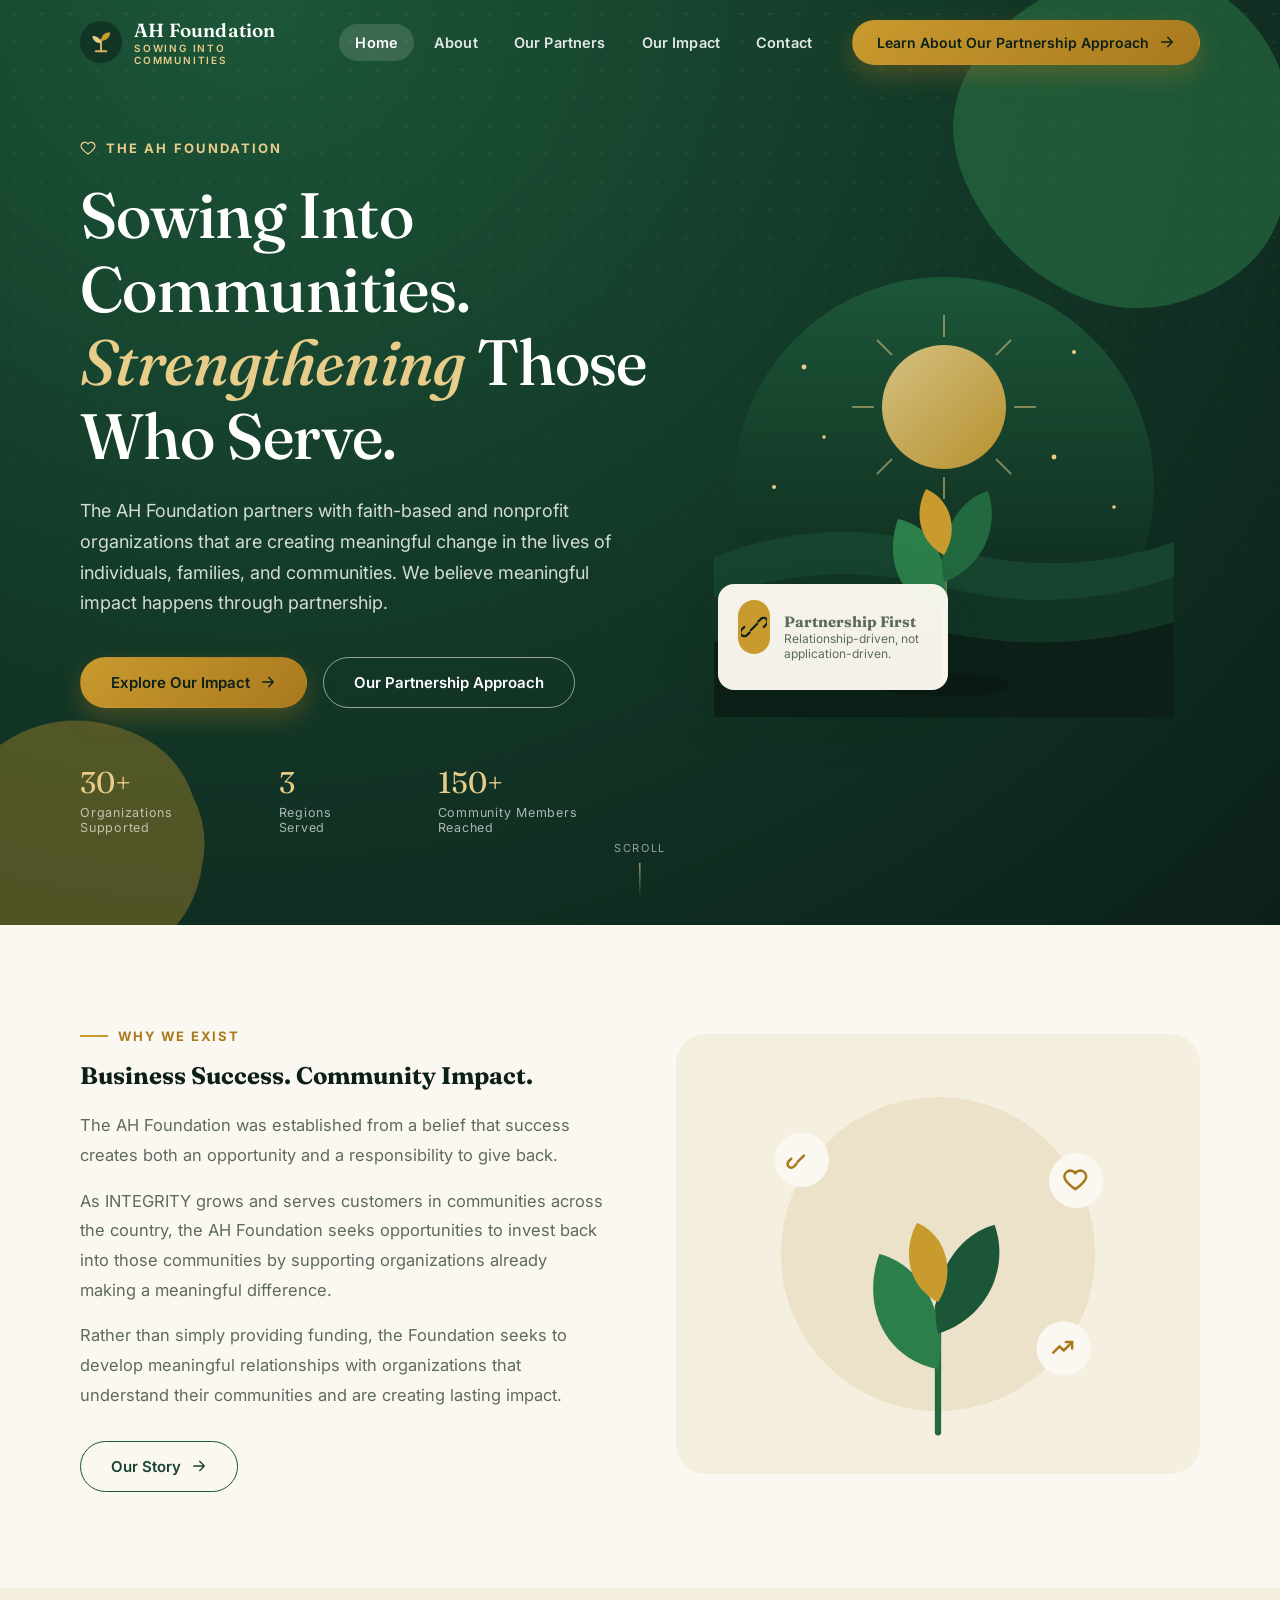
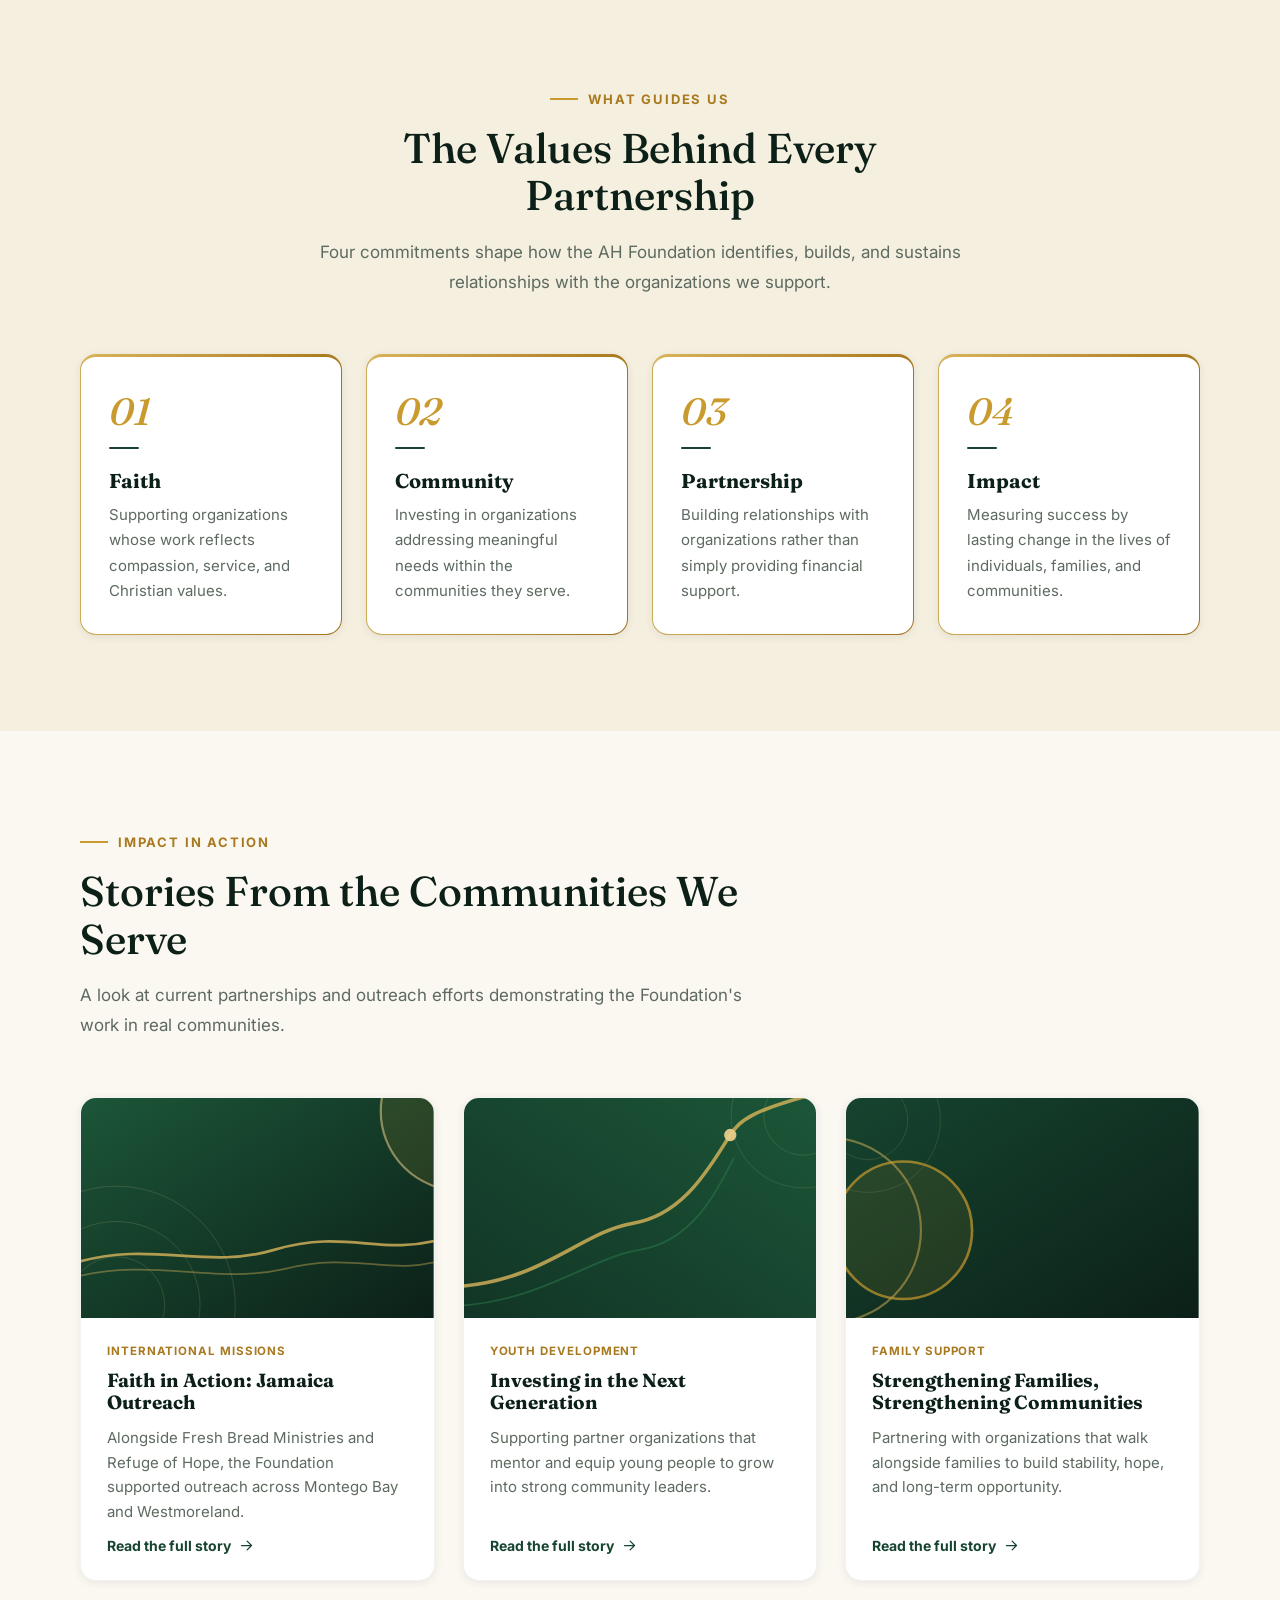
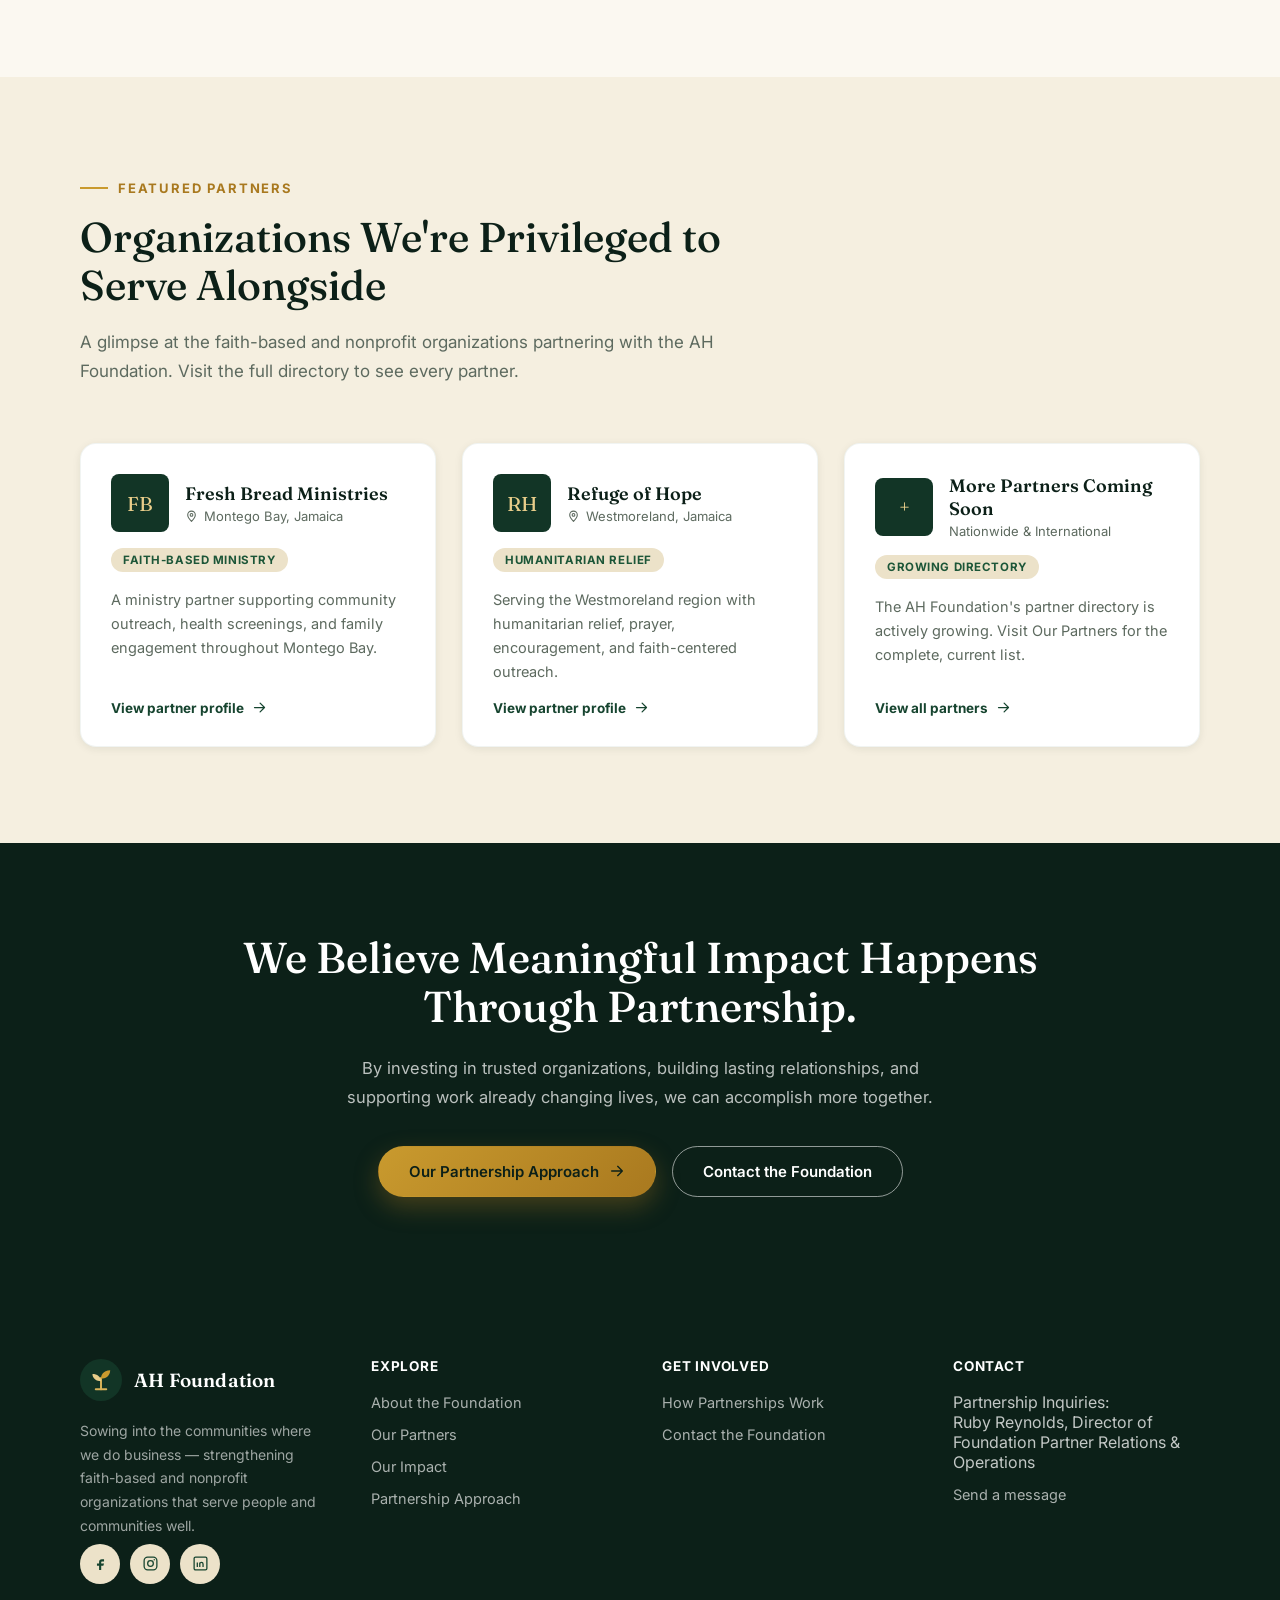
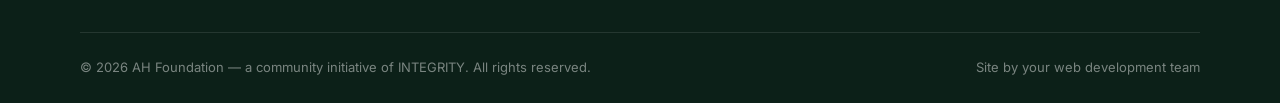
==== commit 8e2f0afe: "Redesign story-card illustrations as abstract linework instead of literal scenes The Jamaica/Youth/F" ====
--- a/index.html
+++ b/index.html
@@ -279,14 +279,18 @@
       <div class="story-grid" data-reveal-stagger>
         <article class="story-card">
           <div class="story-media">
-            <svg viewBox="0 0 400 250" preserveAspectRatio="xMidYMid slice" role="img" aria-label="Illustration representing community outreach in Jamaica">
-              <rect width="400" height="250" fill="#16442f"/>
-              <circle cx="330" cy="50" r="40" fill="#c99a2e" opacity="0.85"/>
-              <path d="M0,190 Q100,150 200,180 T400,170 V250 H0Z" fill="#123526"/>
-              <path d="M60,250 V150" stroke="#0c2018" stroke-width="10"/>
-              <path d="M60,150 C20,140 10,110 25,80 C55,90 70,120 60,150Z" fill="#2c7f4b"/>
-              <path d="M60,160 C100,150 112,120 98,92 C66,102 52,134 60,160Z" fill="#22693f"/>
-              <g fill="#e8cd8a" opacity="0.9"><circle cx="200" cy="220" r="16"/><circle cx="230" cy="225" r="12"/><circle cx="175" cy="228" r="10"/></g>
+            <svg viewBox="0 0 400 250" preserveAspectRatio="xMidYMid slice" role="img" aria-label="Abstract illustration evoking coastal outreach in Jamaica">
+              <defs><linearGradient id="jmGrad" x1="0" y1="0" x2="1" y2="1"><stop offset="0" stop-color="#1c5638"/><stop offset="1" stop-color="#0c2018"/></linearGradient></defs>
+              <rect width="400" height="250" fill="url(#jmGrad)"/>
+              <g stroke="#e8cd8a" stroke-width="1" fill="none" opacity="0.18">
+                <circle cx="40" cy="235" r="55"/>
+                <circle cx="40" cy="235" r="95"/>
+                <circle cx="40" cy="235" r="135"/>
+              </g>
+              <circle cx="430" cy="15" r="90" fill="#c99a2e" opacity="0.12"/>
+              <circle cx="430" cy="15" r="90" fill="none" stroke="#e8cd8a" stroke-width="2.5" opacity="0.55"/>
+              <path d="M-10,188 C80,160 140,196 220,172 C300,148 340,180 410,160" stroke="#d9b45a" stroke-width="3" fill="none" opacity="0.8" stroke-linecap="round"/>
+              <path d="M-10,204 C80,180 150,212 230,194 C310,174 350,202 410,184" stroke="#d9b45a" stroke-width="2" fill="none" opacity="0.4" stroke-linecap="round"/>
             </svg>
           </div>
           <div class="story-body">
@@ -301,18 +305,16 @@
 
         <article class="story-card">
           <div class="story-media">
-            <svg viewBox="0 0 400 250" preserveAspectRatio="xMidYMid slice" role="img" aria-label="Illustration representing youth development programs">
-              <rect width="400" height="250" fill="#1c5638"/>
-              <circle cx="90" cy="60" r="34" fill="#e8cd8a" opacity="0.85"/>
-              <path d="M0,200 Q120,160 220,190 T400,180 V250 H0Z" fill="#123526"/>
-              <g stroke="#d9b45a" stroke-width="4" stroke-linecap="round">
-                <line x1="230" y1="230" x2="230" y2="170"/>
-                <line x1="270" y1="230" x2="270" y2="150"/>
-                <line x1="310" y1="230" x2="310" y2="185"/>
+            <svg viewBox="0 0 400 250" preserveAspectRatio="xMidYMid slice" role="img" aria-label="Abstract illustration evoking growth through youth development">
+              <defs><linearGradient id="ydGrad" x1="0" y1="1" x2="1" y2="0"><stop offset="0" stop-color="#123526"/><stop offset="1" stop-color="#1c5638"/></linearGradient></defs>
+              <rect width="400" height="250" fill="url(#ydGrad)"/>
+              <g stroke="#e8cd8a" stroke-width="1" fill="none" opacity="0.16">
+                <circle cx="385" cy="20" r="45"/>
+                <circle cx="385" cy="20" r="82"/>
               </g>
-              <circle cx="230" cy="155" r="14" fill="#f5efe0"/>
-              <circle cx="270" cy="135" r="14" fill="#f5efe0"/>
-              <circle cx="310" cy="170" r="14" fill="#f5efe0"/>
+              <path d="M-10,236 C90,230 140,182 200,172 C260,162 288,104 306,68" stroke="#2c7f4b" stroke-width="2" fill="none" opacity="0.5" stroke-linecap="round"/>
+              <path d="M-10,214 C90,208 132,152 192,142 C252,132 282,72 302,42 C314,24 326,14 410,-8" stroke="#d9b45a" stroke-width="4" fill="none" opacity="0.8" stroke-linecap="round"/>
+              <circle cx="302" cy="42" r="7" fill="#e8cd8a" opacity="0.95"/>
             </svg>
           </div>
           <div class="story-body">
@@ -327,16 +329,16 @@
 
         <article class="story-card">
           <div class="story-media">
-            <svg viewBox="0 0 400 250" preserveAspectRatio="xMidYMid slice" role="img" aria-label="Illustration representing family support services">
-              <rect width="400" height="250" fill="#123526"/>
-              <circle cx="200" cy="10" r="120" fill="#2c7f4b" opacity="0.5"/>
-              <path d="M0,205 Q100,175 200,195 T400,190 V250 H0Z" fill="#0c2018"/>
-              <g fill="none" stroke="#e8cd8a" stroke-width="3" stroke-linecap="round" stroke-linejoin="round">
-                <path d="M170,150 a20,20 0 1,1 0.1,0"/>
-                <path d="M140,210 c0,-30 20,-45 40,-45 s40,15 40,45"/>
-                <path d="M235,165 a15,15 0 1,1 0.1,0"/>
-                <path d="M215,210 c0,-22 15,-33 30,-33 s25,9 27,25"/>
+            <svg viewBox="0 0 400 250" preserveAspectRatio="xMidYMid slice" role="img" aria-label="Abstract illustration evoking togetherness through family support">
+              <defs><linearGradient id="fsGrad" x1="0" y1="0" x2="1" y2="1"><stop offset="0" stop-color="#16442f"/><stop offset="1" stop-color="#0c2018"/></linearGradient></defs>
+              <rect width="400" height="250" fill="url(#fsGrad)"/>
+              <g stroke="#e8cd8a" stroke-width="1" fill="none" opacity="0.16">
+                <circle cx="25" cy="25" r="45"/>
+                <circle cx="25" cy="25" r="82"/>
               </g>
+              <circle cx="-20" cy="150" r="105" fill="none" stroke="#d9b45a" stroke-width="2.5" opacity="0.5"/>
+              <circle cx="65" cy="150" r="78" fill="#c99a2e" opacity="0.1"/>
+              <circle cx="65" cy="150" r="78" fill="none" stroke="#c99a2e" stroke-width="3" opacity="0.7"/>
             </svg>
           </div>
           <div class="story-body">
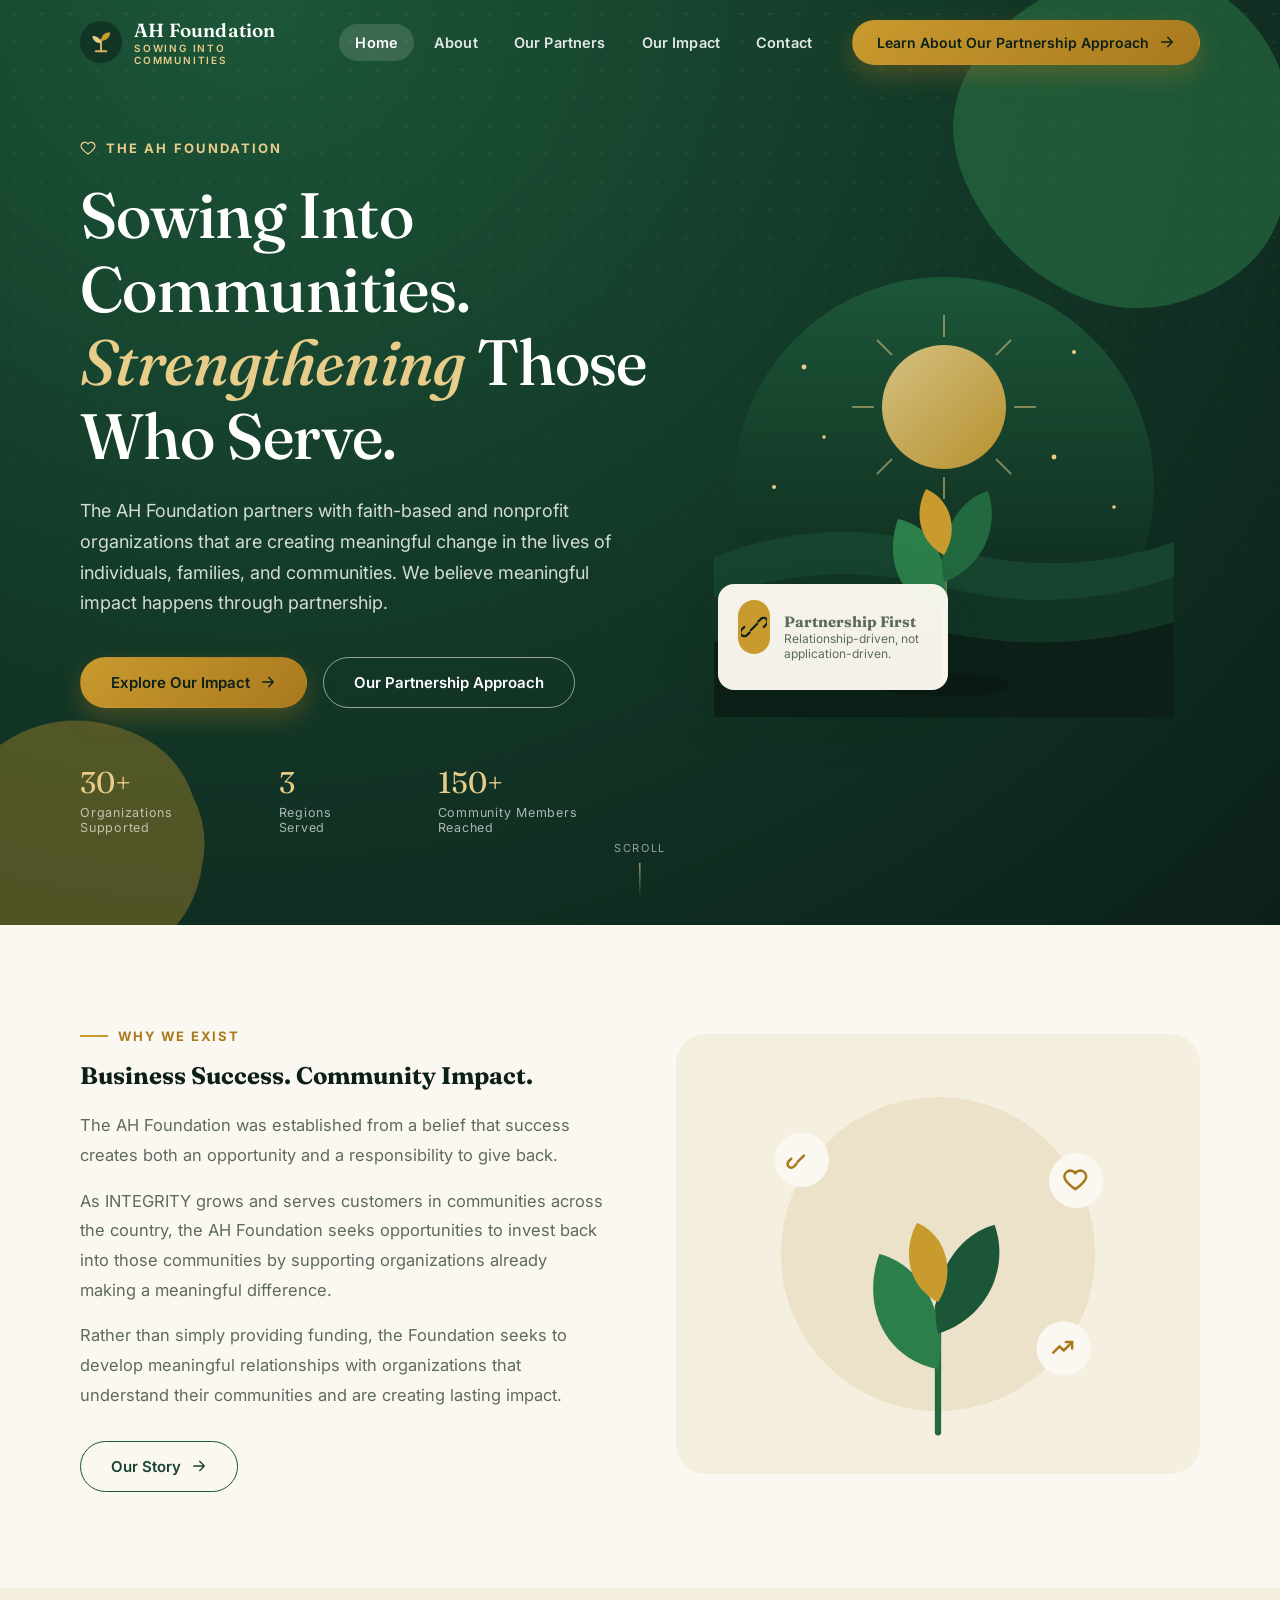
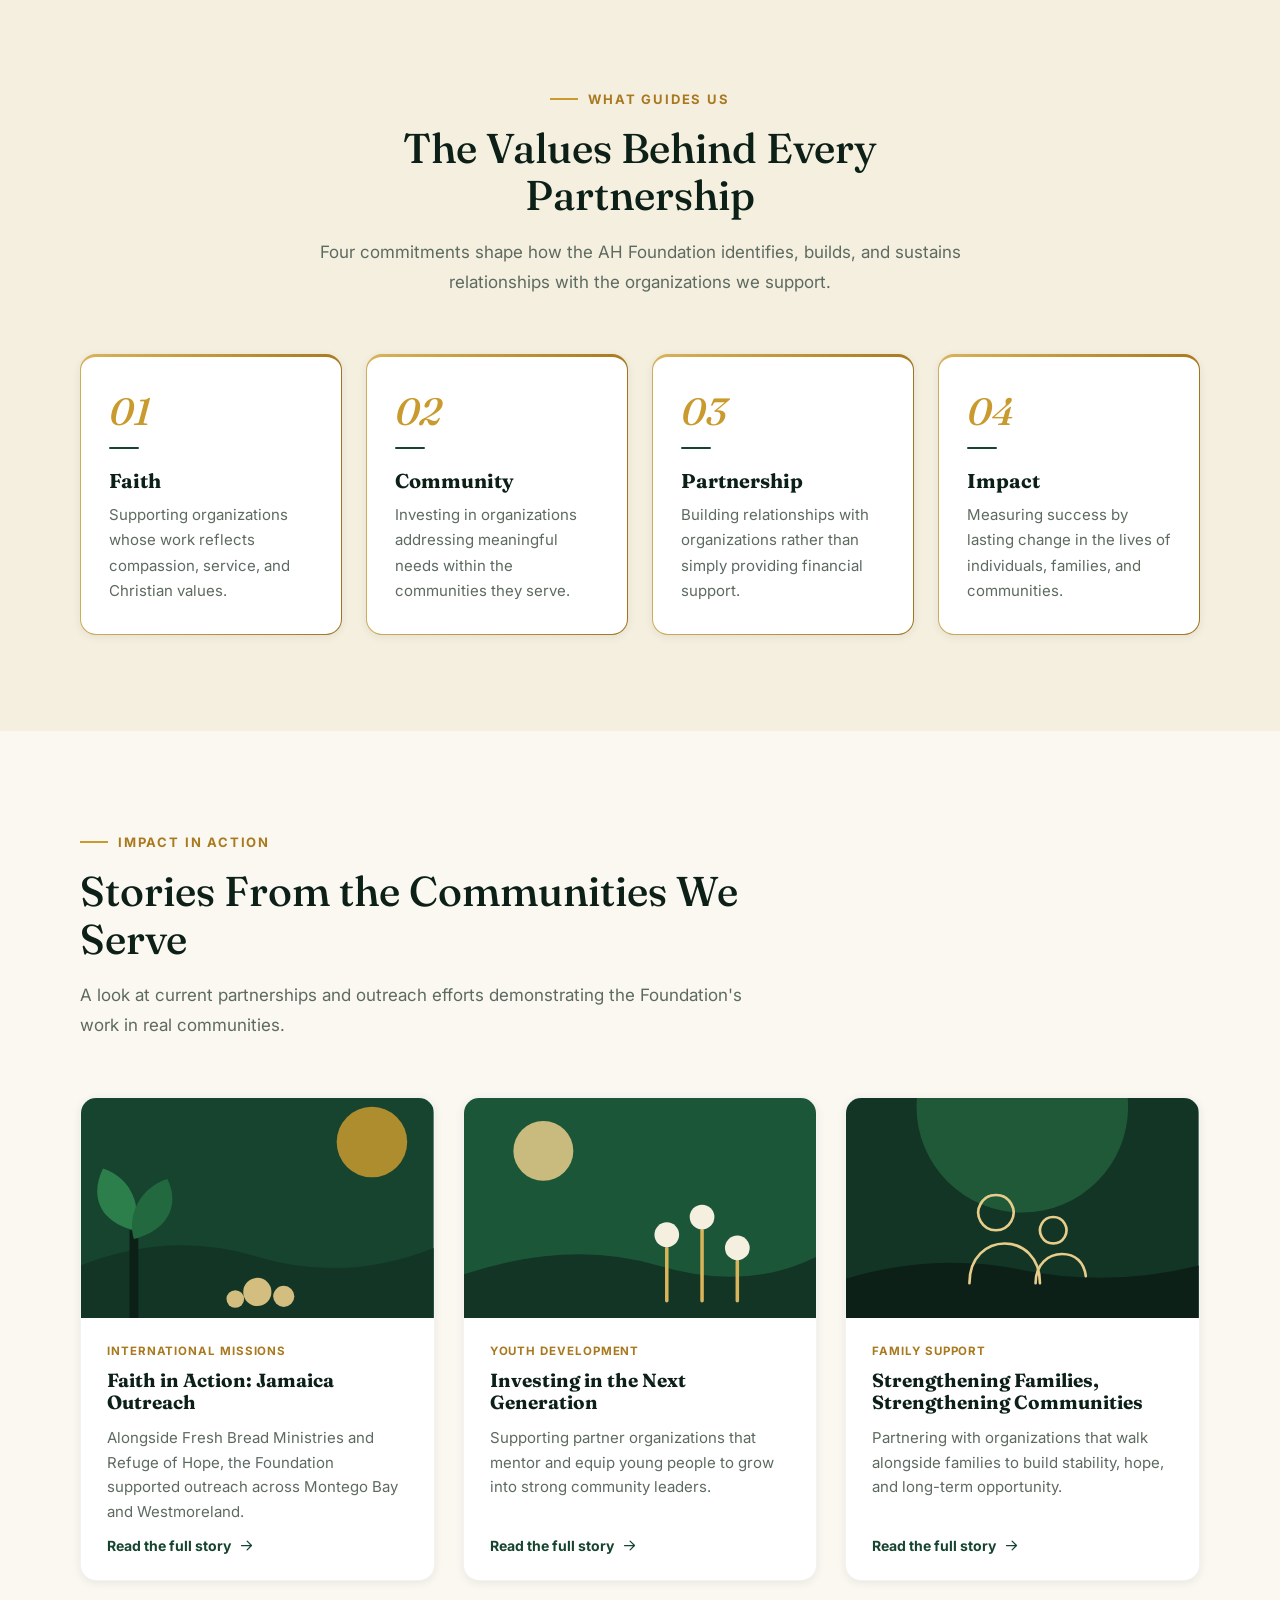
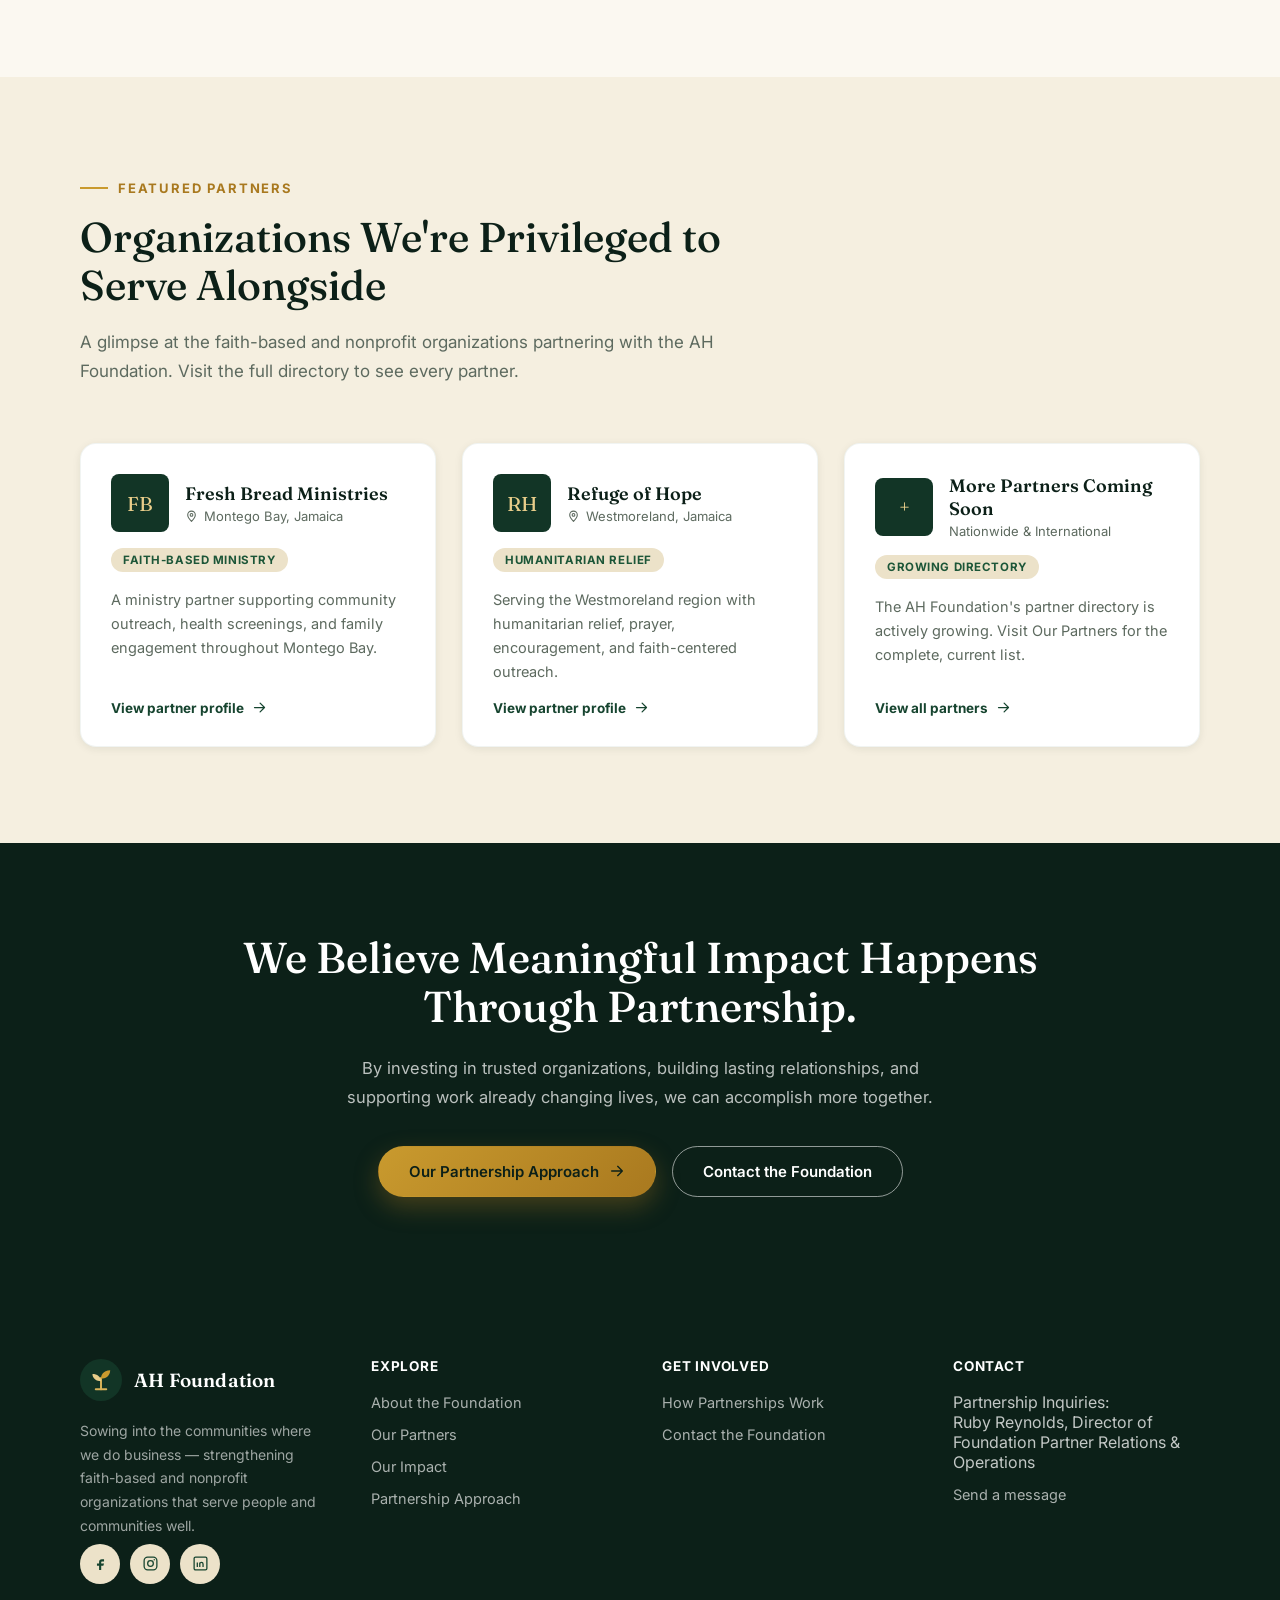
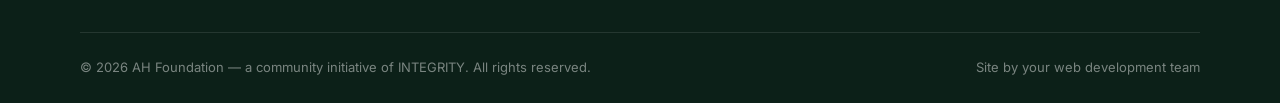
==== commit 1a2c4454: "Revert story-card illustrations to previous version Restores index.html and impact.html to the befor" ====
--- a/index.html
+++ b/index.html
@@ -279,18 +279,14 @@
       <div class="story-grid" data-reveal-stagger>
         <article class="story-card">
           <div class="story-media">
-            <svg viewBox="0 0 400 250" preserveAspectRatio="xMidYMid slice" role="img" aria-label="Abstract illustration evoking coastal outreach in Jamaica">
-              <defs><linearGradient id="jmGrad" x1="0" y1="0" x2="1" y2="1"><stop offset="0" stop-color="#1c5638"/><stop offset="1" stop-color="#0c2018"/></linearGradient></defs>
-              <rect width="400" height="250" fill="url(#jmGrad)"/>
-              <g stroke="#e8cd8a" stroke-width="1" fill="none" opacity="0.18">
-                <circle cx="40" cy="235" r="55"/>
-                <circle cx="40" cy="235" r="95"/>
-                <circle cx="40" cy="235" r="135"/>
-              </g>
-              <circle cx="430" cy="15" r="90" fill="#c99a2e" opacity="0.12"/>
-              <circle cx="430" cy="15" r="90" fill="none" stroke="#e8cd8a" stroke-width="2.5" opacity="0.55"/>
-              <path d="M-10,188 C80,160 140,196 220,172 C300,148 340,180 410,160" stroke="#d9b45a" stroke-width="3" fill="none" opacity="0.8" stroke-linecap="round"/>
-              <path d="M-10,204 C80,180 150,212 230,194 C310,174 350,202 410,184" stroke="#d9b45a" stroke-width="2" fill="none" opacity="0.4" stroke-linecap="round"/>
+            <svg viewBox="0 0 400 250" preserveAspectRatio="xMidYMid slice" role="img" aria-label="Illustration representing community outreach in Jamaica">
+              <rect width="400" height="250" fill="#16442f"/>
+              <circle cx="330" cy="50" r="40" fill="#c99a2e" opacity="0.85"/>
+              <path d="M0,190 Q100,150 200,180 T400,170 V250 H0Z" fill="#123526"/>
+              <path d="M60,250 V150" stroke="#0c2018" stroke-width="10"/>
+              <path d="M60,150 C20,140 10,110 25,80 C55,90 70,120 60,150Z" fill="#2c7f4b"/>
+              <path d="M60,160 C100,150 112,120 98,92 C66,102 52,134 60,160Z" fill="#22693f"/>
+              <g fill="#e8cd8a" opacity="0.9"><circle cx="200" cy="220" r="16"/><circle cx="230" cy="225" r="12"/><circle cx="175" cy="228" r="10"/></g>
             </svg>
           </div>
           <div class="story-body">
@@ -305,16 +301,18 @@
 
         <article class="story-card">
           <div class="story-media">
-            <svg viewBox="0 0 400 250" preserveAspectRatio="xMidYMid slice" role="img" aria-label="Abstract illustration evoking growth through youth development">
-              <defs><linearGradient id="ydGrad" x1="0" y1="1" x2="1" y2="0"><stop offset="0" stop-color="#123526"/><stop offset="1" stop-color="#1c5638"/></linearGradient></defs>
-              <rect width="400" height="250" fill="url(#ydGrad)"/>
-              <g stroke="#e8cd8a" stroke-width="1" fill="none" opacity="0.16">
-                <circle cx="385" cy="20" r="45"/>
-                <circle cx="385" cy="20" r="82"/>
+            <svg viewBox="0 0 400 250" preserveAspectRatio="xMidYMid slice" role="img" aria-label="Illustration representing youth development programs">
+              <rect width="400" height="250" fill="#1c5638"/>
+              <circle cx="90" cy="60" r="34" fill="#e8cd8a" opacity="0.85"/>
+              <path d="M0,200 Q120,160 220,190 T400,180 V250 H0Z" fill="#123526"/>
+              <g stroke="#d9b45a" stroke-width="4" stroke-linecap="round">
+                <line x1="230" y1="230" x2="230" y2="170"/>
+                <line x1="270" y1="230" x2="270" y2="150"/>
+                <line x1="310" y1="230" x2="310" y2="185"/>
               </g>
-              <path d="M-10,236 C90,230 140,182 200,172 C260,162 288,104 306,68" stroke="#2c7f4b" stroke-width="2" fill="none" opacity="0.5" stroke-linecap="round"/>
-              <path d="M-10,214 C90,208 132,152 192,142 C252,132 282,72 302,42 C314,24 326,14 410,-8" stroke="#d9b45a" stroke-width="4" fill="none" opacity="0.8" stroke-linecap="round"/>
-              <circle cx="302" cy="42" r="7" fill="#e8cd8a" opacity="0.95"/>
+              <circle cx="230" cy="155" r="14" fill="#f5efe0"/>
+              <circle cx="270" cy="135" r="14" fill="#f5efe0"/>
+              <circle cx="310" cy="170" r="14" fill="#f5efe0"/>
             </svg>
           </div>
           <div class="story-body">
@@ -329,16 +327,16 @@
 
         <article class="story-card">
           <div class="story-media">
-            <svg viewBox="0 0 400 250" preserveAspectRatio="xMidYMid slice" role="img" aria-label="Abstract illustration evoking togetherness through family support">
-              <defs><linearGradient id="fsGrad" x1="0" y1="0" x2="1" y2="1"><stop offset="0" stop-color="#16442f"/><stop offset="1" stop-color="#0c2018"/></linearGradient></defs>
-              <rect width="400" height="250" fill="url(#fsGrad)"/>
-              <g stroke="#e8cd8a" stroke-width="1" fill="none" opacity="0.16">
-                <circle cx="25" cy="25" r="45"/>
-                <circle cx="25" cy="25" r="82"/>
+            <svg viewBox="0 0 400 250" preserveAspectRatio="xMidYMid slice" role="img" aria-label="Illustration representing family support services">
+              <rect width="400" height="250" fill="#123526"/>
+              <circle cx="200" cy="10" r="120" fill="#2c7f4b" opacity="0.5"/>
+              <path d="M0,205 Q100,175 200,195 T400,190 V250 H0Z" fill="#0c2018"/>
+              <g fill="none" stroke="#e8cd8a" stroke-width="3" stroke-linecap="round" stroke-linejoin="round">
+                <path d="M170,150 a20,20 0 1,1 0.1,0"/>
+                <path d="M140,210 c0,-30 20,-45 40,-45 s40,15 40,45"/>
+                <path d="M235,165 a15,15 0 1,1 0.1,0"/>
+                <path d="M215,210 c0,-22 15,-33 30,-33 s25,9 27,25"/>
               </g>
-              <circle cx="-20" cy="150" r="105" fill="none" stroke="#d9b45a" stroke-width="2.5" opacity="0.5"/>
-              <circle cx="65" cy="150" r="78" fill="#c99a2e" opacity="0.1"/>
-              <circle cx="65" cy="150" r="78" fill="none" stroke="#c99a2e" stroke-width="3" opacity="0.7"/>
             </svg>
           </div>
           <div class="story-body">
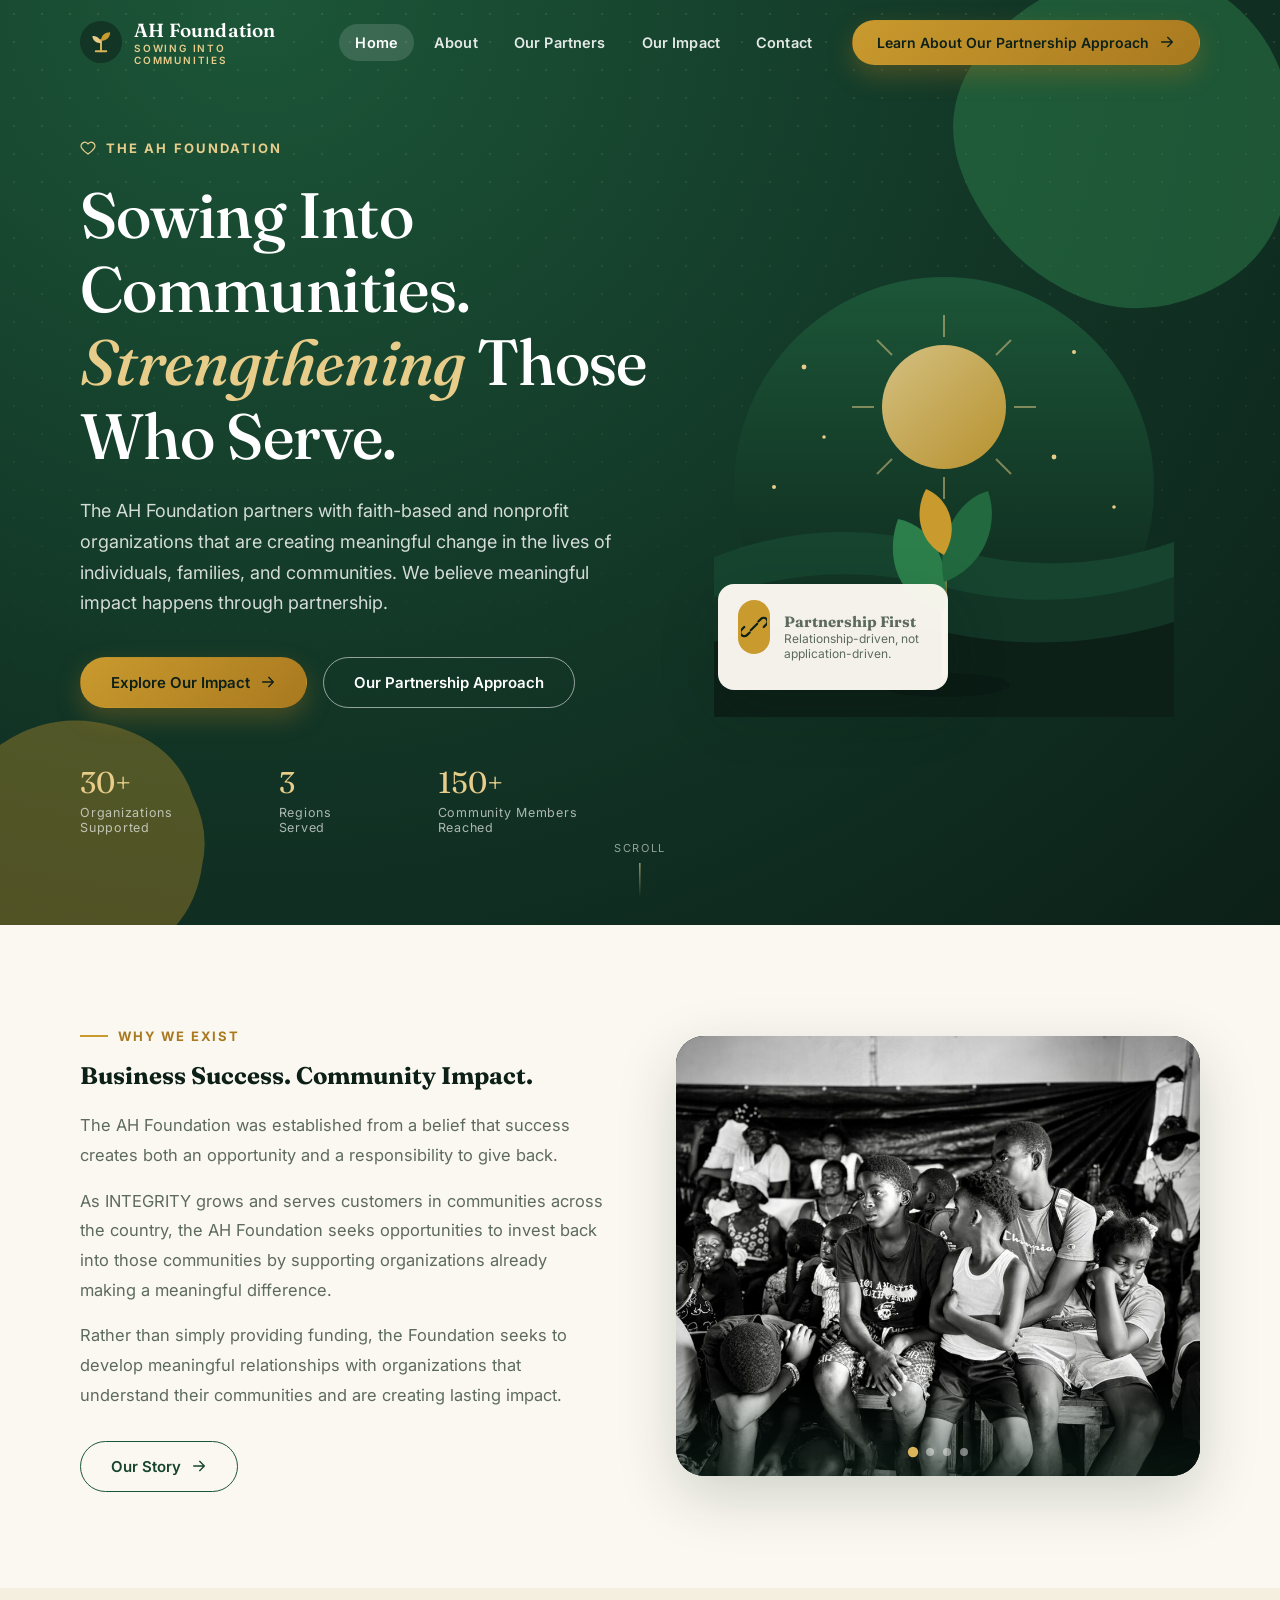
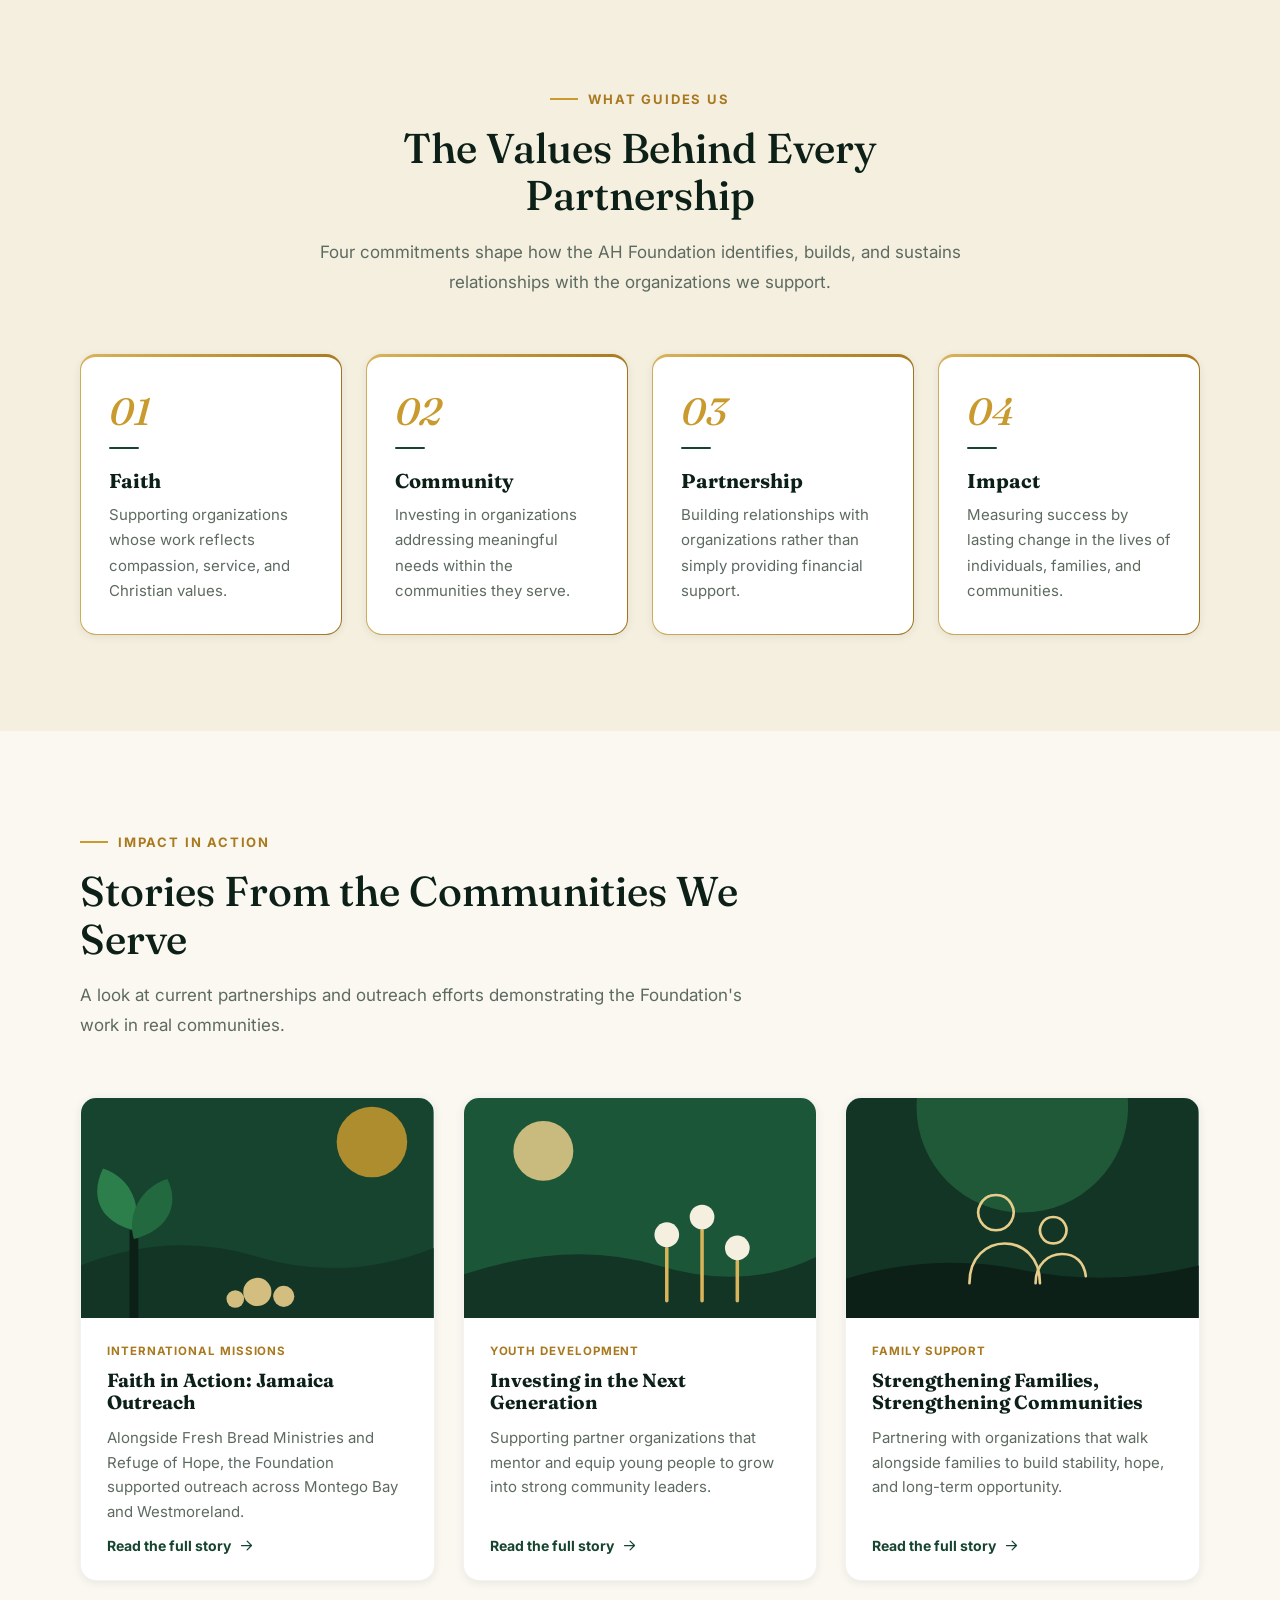
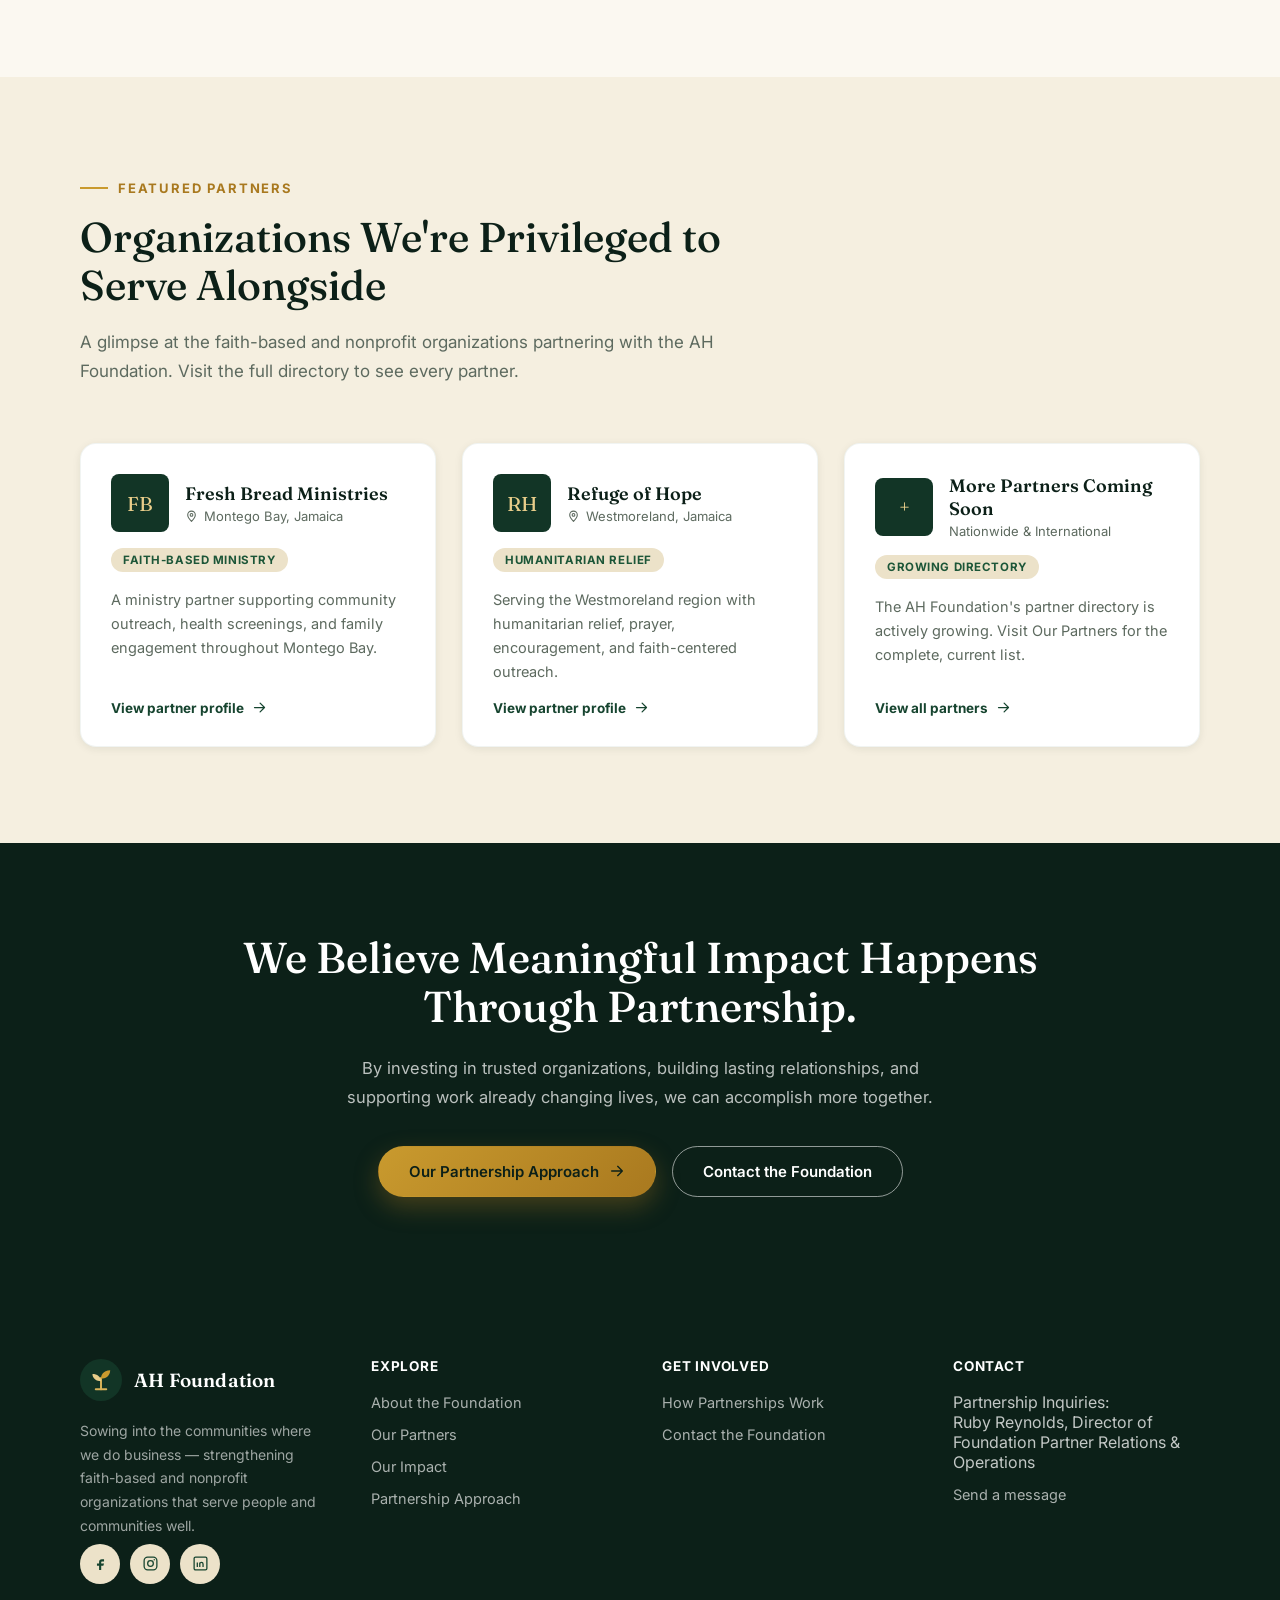
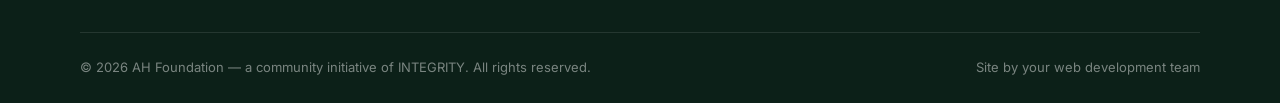
==== commit 3fadc827: "Replace illustrations with real mission-trip photo slideshows Home and About pages now feature a rot" ====
--- a/index.html
+++ b/index.html
@@ -20,7 +20,7 @@
 <link rel="preconnect" href="https://fonts.googleapis.com">
 <link rel="preconnect" href="https://fonts.gstatic.com" crossorigin>
 <link href="https://fonts.googleapis.com/css2?family=Fraunces:ital,opsz,wght@0,9..144,400;0,9..144,500;0,9..144,600;1,9..144,500&family=Inter:wght@400;500;600;700&display=swap" rel="stylesheet">
-<link rel="stylesheet" href="css/style.css?v=3">
+<link rel="stylesheet" href="css/style.css?v=6">
 
 <script type="application/ld+json">
 {
@@ -210,26 +210,28 @@
           </div>
         </div>
         <div class="split-media">
-          <svg viewBox="0 0 500 420" role="img" aria-label="Illustration of a growing plant surrounded by community and stewardship icons">
-            <rect width="500" height="420" rx="28" fill="#f5efe0"/>
-            <circle cx="250" cy="210" r="150" fill="#ece2c9"/>
-            <g transform="translate(250,260)">
-              <path d="M0,120 V0" stroke="#22693f" stroke-width="6" stroke-linecap="round"/>
-              <path d="M0,60 C-56,48 -72,-6 -56,-50 C-10,-38 10,16 0,60Z" fill="#2c7f4b"/>
-              <path d="M0,26 C50,10 68,-40 54,-78 C12,-66 -10,-18 0,26Z" fill="#1c5638"/>
-              <path d="M0,-4 C-30,-20 -34,-54 -20,-80 C8,-68 18,-32 0,-4Z" fill="#c99a2e"/>
-            </g>
-            <g fill="none" stroke="#a9791f" stroke-width="2.4" stroke-linecap="round" stroke-linejoin="round">
-              <circle cx="120" cy="120" r="26" fill="#fbf8f1" stroke="none"/>
-              <path transform="translate(107,107)" d="M9 15l6-6"/>
-              <path transform="translate(107,107)" d="M8 17l-2.5 2.5a3.5 3.5 0 01-5-5L3 12"/>
-              <circle cx="382" cy="140" r="26" fill="#fbf8f1" stroke="none"/>
-              <path transform="translate(369,127)" d="M12 21s-7-4.5-9.5-9A5.5 5.5 0 0112 6a5.5 5.5 0 019.5 6c-2.5 4.5-9.5 9-9.5 9z"/>
-              <circle cx="370" cy="300" r="26" fill="#fbf8f1" stroke="none"/>
-              <path transform="translate(357,287)" d="M3 17l6-6 4 4 8-8"/>
-              <path transform="translate(357,287)" d="M15 7h6v6"/>
-            </g>
-          </svg>
+          <div class="photo-slideshow" data-slideshow>
+            <div class="slideshow-track">
+              <figure class="slide is-active">
+                <img src="assets/img/jamaica-mission-3.jpg" width="1024" height="768" alt="Children and families gather together during the AH Foundation's Jamaica mission outreach" loading="eager">
+              </figure>
+              <figure class="slide">
+                <img src="assets/img/jamaica-mission-1.jpg" width="768" height="1024" alt="A boy raises his hand in worship during Vacation Bible School on the AH Foundation's Jamaica mission trip" loading="lazy">
+              </figure>
+              <figure class="slide">
+                <img src="assets/img/jamaica-mission-2.jpg" width="768" height="1024" alt="Two young girls from the Savanna-la-Mar community smile during the AH Foundation's mission outreach" loading="lazy">
+              </figure>
+              <figure class="slide">
+                <img src="assets/img/jamaica-mission-4.jpg" width="768" height="1024" alt="A community elder pauses for a portrait during the AH Foundation's Jamaica mission outreach" loading="lazy">
+              </figure>
+            </div>
+            <div class="slideshow-dots" role="tablist" aria-label="Mission trip photos">
+              <button class="dot is-active" type="button" data-index="0" aria-label="Show photo 1 of 4"></button>
+              <button class="dot" type="button" data-index="1" aria-label="Show photo 2 of 4"></button>
+              <button class="dot" type="button" data-index="2" aria-label="Show photo 3 of 4"></button>
+              <button class="dot" type="button" data-index="3" aria-label="Show photo 4 of 4"></button>
+            </div>
+          </div>
         </div>
       </div>
     </div>
@@ -487,6 +489,6 @@
   <svg viewBox="0 0 24 24" fill="none" stroke="currentColor" stroke-width="2" stroke-linecap="round" stroke-linejoin="round"><path d="M18 15l-6-6-6 6"/></svg>
 </button>
 
-<script src="js/main.js?v=2"></script>
+<script src="js/main.js?v=4"></script>
 </body>
 </html>
--- a/css/style.css
+++ b/css/style.css
@@ -465,6 +465,64 @@
 .split-copy p { color: var(--ink-500); font-size: 16.5px; line-height: 1.8; margin-top: 16px; }
 .split-copy p:first-of-type { margin-top: 22px; }
 
+/* ---------- Photo slideshow ---------- */
+.photo-slideshow {
+  position: relative;
+  width: 100%;
+  aspect-ratio: 500 / 420;
+  border-radius: var(--radius-lg);
+  overflow: hidden;
+  box-shadow: var(--shadow-lg);
+  background: var(--forest-950);
+}
+.photo-slideshow::after {
+  content: "";
+  position: absolute;
+  left: 0; right: 0; bottom: 0;
+  height: 96px;
+  background: linear-gradient(to top, rgba(12, 32, 24, 0.6), transparent);
+  pointer-events: none;
+  z-index: 1;
+}
+.slideshow-track { position: relative; width: 100%; height: 100%; }
+.slide {
+  position: absolute;
+  inset: 0;
+  margin: 0;
+  opacity: 0;
+  transition: opacity 1.1s var(--ease-out);
+}
+.slide.is-active { opacity: 1; }
+.slide img {
+  width: 100%;
+  height: 100%;
+  object-fit: cover;
+  object-position: center 22%;
+  display: block;
+}
+.slideshow-dots {
+  position: absolute;
+  bottom: 20px;
+  left: 0;
+  right: 0;
+  display: flex;
+  justify-content: center;
+  gap: 9px;
+  z-index: 2;
+}
+.slideshow-dots .dot {
+  width: 8px;
+  height: 8px;
+  border-radius: 50%;
+  background: rgba(255, 255, 255, 0.45);
+  border: none;
+  padding: 0;
+  cursor: pointer;
+  transition: background var(--dur-sm), transform var(--dur-sm);
+}
+.slideshow-dots .dot.is-active { background: var(--gold-400); transform: scale(1.3); }
+.slideshow-dots .dot:hover { background: rgba(255, 255, 255, 0.75); }
+
 /* ---------- Stories / impact cards ---------- */
 .story-grid { display: grid; gap: 28px; grid-template-columns: repeat(auto-fit, minmax(280px, 1fr)); }
 .story-card {
@@ -586,6 +644,64 @@
 .check-item:hover { transform: translateX(3px); box-shadow: var(--shadow-md); }
 .check-mark { width: 18px; height: 18px; margin-top: 4px; flex-shrink: 0; color: var(--forest-700); }
 .check-item p { font-size: 14.5px; color: var(--ink-700); line-height: 1.55; }
+
+/* ---------- CEO Quote ---------- */
+.ceo-quote { text-align: center; }
+.ceo-quote .quote-mark { width: 44px; height: 44px; color: var(--gold-500); margin: 0 auto 28px; opacity: 0.9; }
+.ceo-photo {
+  display: block;
+  width: 128px;
+  height: 128px;
+  margin: 0 auto 24px;
+  border-radius: 50%;
+  padding: 5px;
+  background: linear-gradient(135deg, var(--gold-400), var(--gold-600));
+  box-shadow: var(--shadow-lg);
+}
+.ceo-photo img {
+  display: block;
+  width: 100%;
+  height: 100%;
+  object-fit: cover;
+  border-radius: 50%;
+  border: 3px solid var(--forest-950);
+}
+.ceo-quote blockquote {
+  margin: 0 auto;
+  max-width: 800px;
+  font-family: var(--font-display);
+  font-style: italic;
+  font-weight: 400;
+  font-size: clamp(1.3rem, 2.6vw, 1.9rem);
+  line-height: 1.55;
+  color: var(--white);
+}
+.ceo-quote cite {
+  display: block;
+  margin-top: 36px;
+  font-style: normal;
+}
+.ceo-quote cite .name {
+  display: block;
+  font-family: var(--font-body);
+  font-weight: 700;
+  font-size: 16px;
+  letter-spacing: 0.02em;
+  color: var(--gold-300);
+}
+.ceo-quote cite .title {
+  display: block;
+  margin-top: 6px;
+  font-size: 13.5px;
+  color: rgba(255, 255, 255, 0.6);
+}
+.ceo-quote .quote-rule {
+  width: 34px;
+  height: 2px;
+  background: var(--gold-500);
+  margin: 20px auto 0;
+  border-radius: 2px;
+}
 
 /* ---------- Notice ---------- */
 .notice {
